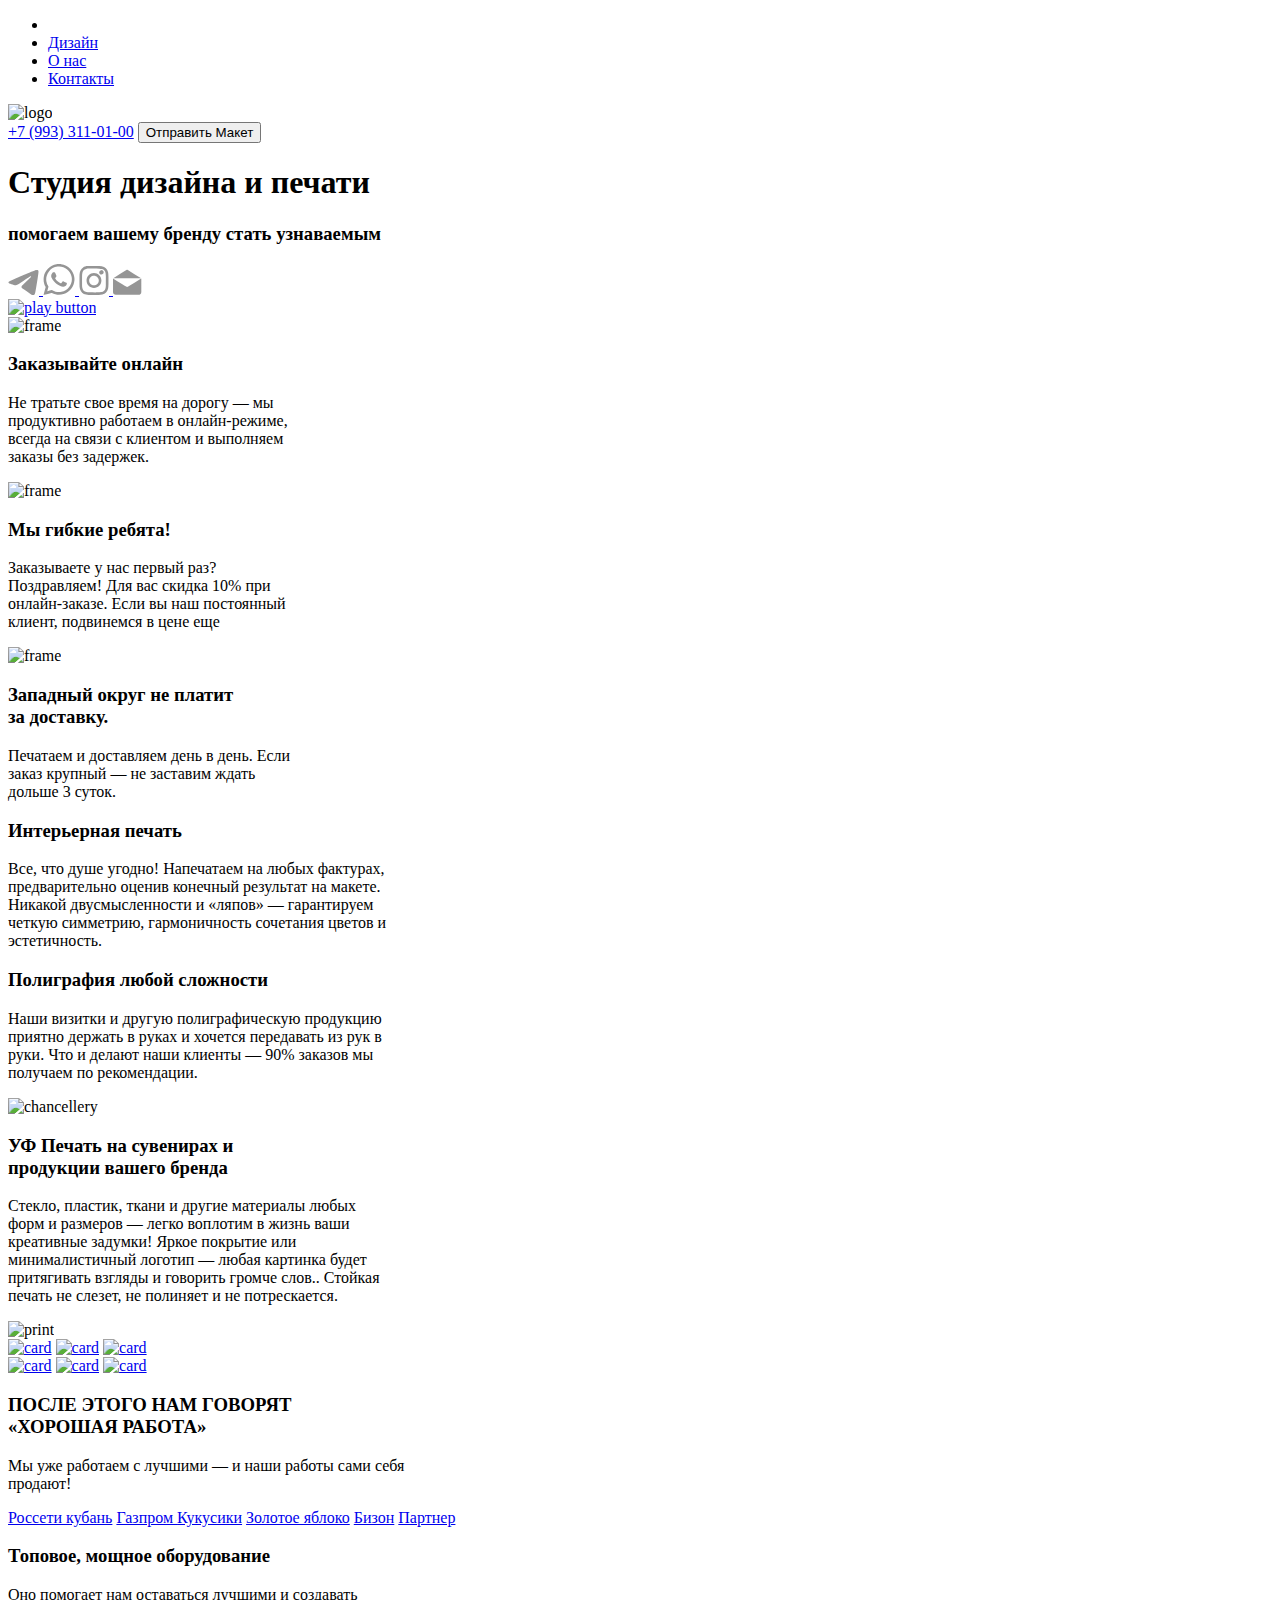
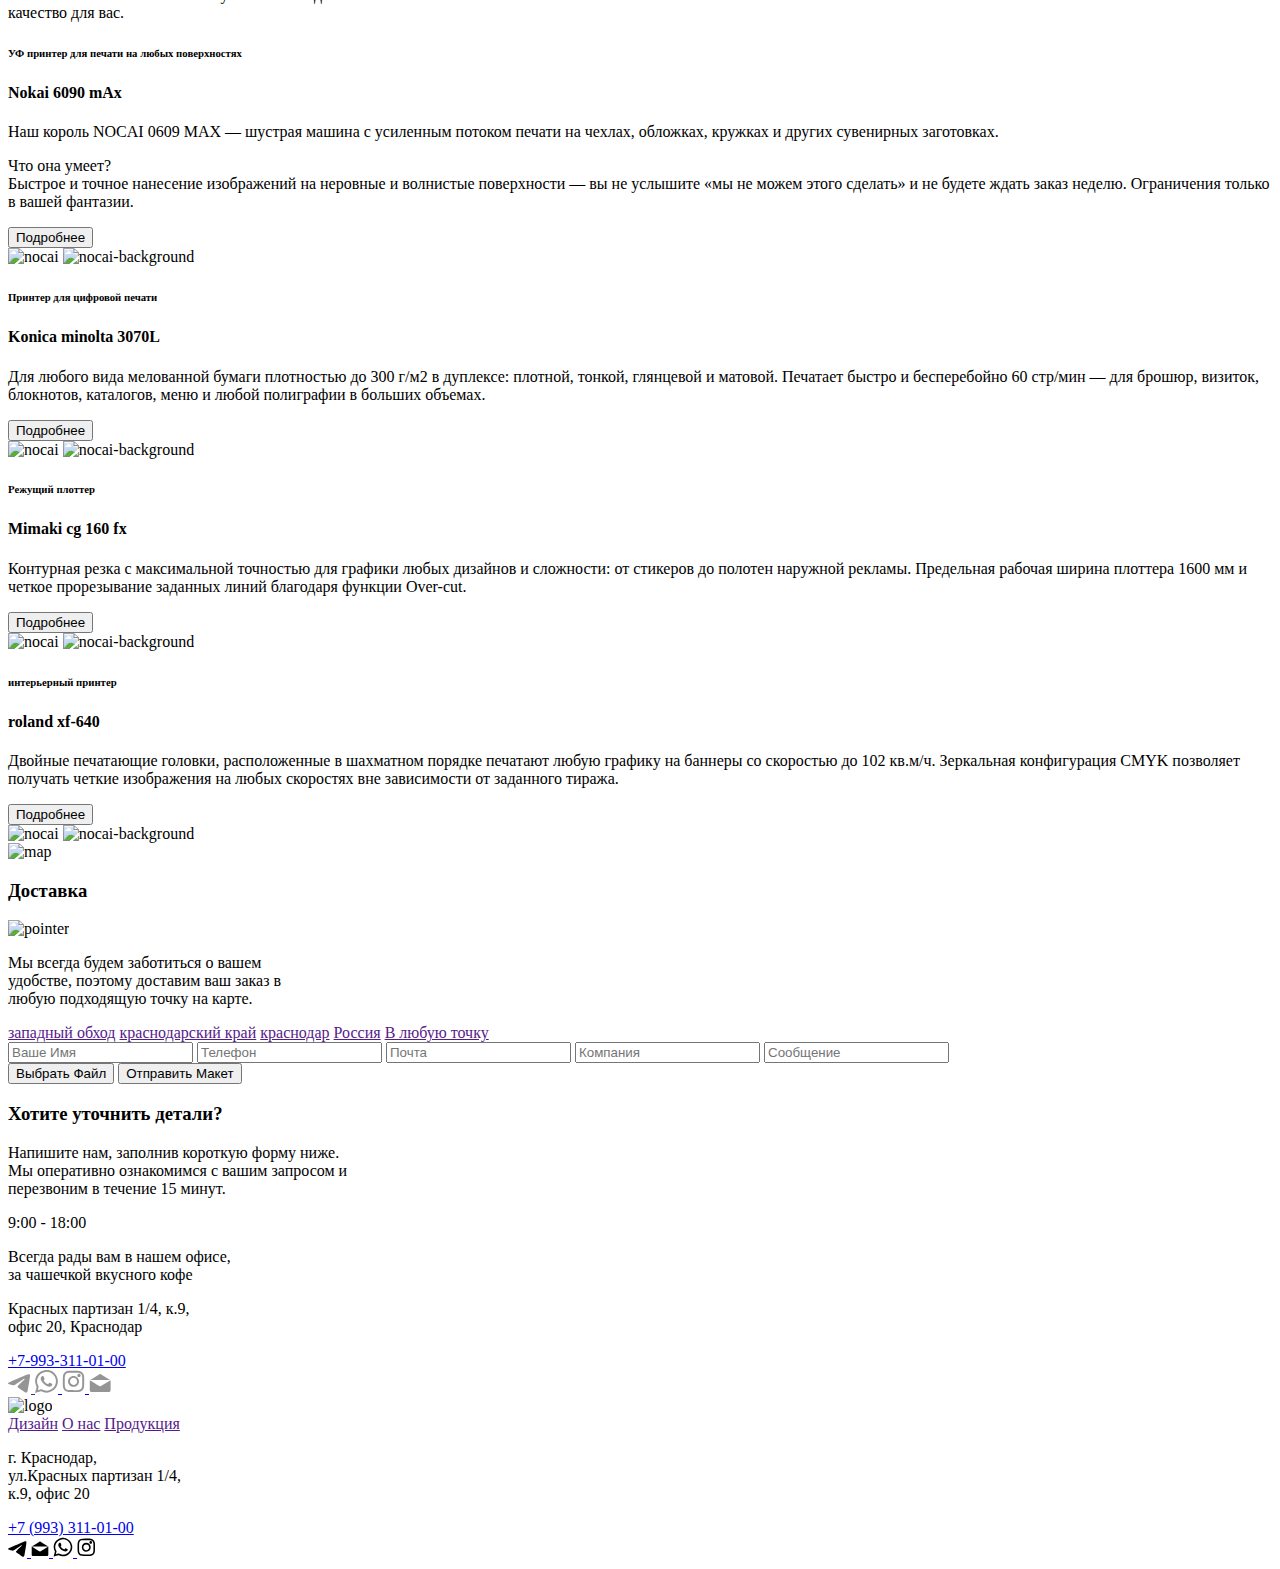
==== index.html @ cb0bb7b3 "Add files via upload" ====
<!DOCTYPE html>
    <html lang="en">
    <head>
        <meta charset="UTF-8">
        <meta name="viewport" content="width=device-width, initial-scale=1.0">
        <title>Запад</title>
        <link rel="stylesheet" href="./reset.css">
        <link rel="stylesheet" href="./base.css">
        <link rel="preconnect" href="https://fonts.googleapis.com">
        <link rel="preconnect" href="https://fonts.gstatic.com" crossorigin>
        <link rel="preconnect" href="https://fonts.googleapis.com">
        <link rel="preconnect" href="https://fonts.gstatic.com" crossorigin>
        <link href="https://fonts.googleapis.com/css2?family=Montserrat:wght@500;600;700&family=Roboto:wght@500;600;700&family=Wix+Madefor+Display:wght@400;500;600&display=swap" rel="stylesheet">
    </head>
<body>
    <header class="header">
        <div class="container">
            <div class="header__row">
                <nav class="header__nav">
                    <ul class="header__nav-list">
                        <li class="header__nav-item"><a class="header__nav-link header__nav-link--more" href="#!"><img src="./img/header/header-nav.svg" alt=""></a></li>
                        <li class="header__nav-item"><a class="header__nav-link animation-line" href="#!">Дизайн</a></li>
                        <li class="header__nav-item"><a class="header__nav-link animation-line" href="#!">О нас</a></li>
                        <li class="header__nav-item"><a class="header__nav-link animation-line" href="#!">Контакты</a></li>
                    </ul>
                </nav>
                <div class="header__logo"><img src="./img/header/logo.svg" alt="logo"></div>
                <div class="header__feedback">
                    <a class="header__number animation-line" href="#!">+7 (993) 311-01-00</a>
                    <button class="header__button button">Отправить Макет</button>
                </div>
            </div>
        </div>
        <div class="header__home home">
            <div class="container">
                <div class="home-text-wrapper">
                    <h1 class="home__title">Студия дизайна и печати</h1>
                    <h3 class="home__subtitle">помогаем вашему бренду стать узнаваемым</h3>
                </div>
                <div class="home__social social">
                    <div class="social__column">
                        <a class="social__link social__link--tg" href="#!">
                            <svg width="31" height="25" viewbox="0 0 31 25" fill="#959595" xmlns="http://www.w3.org/2000/svg">
                                <path fill-rule="evenodd" clip-rule="evenodd" d="M2.54267 10.7636C10.5978 7.23497 15.9725 4.90993 18.653 3.78844C26.3271 0.574422 27.9191 0.0273534 28.9532 0C29.1845 0 29.688 0.0547068 30.0281 0.328241C30.3139 0.560744 30.3819 0.861632 30.4227 1.08046C30.4636 1.29929 30.5044 1.79165 30.4636 2.17459C30.0418 6.56481 28.2457 17.219 27.334 22.1426C26.953 24.2214 26.1775 24.9189 25.4427 24.9873C23.8371 25.1378 22.6261 23.9205 21.0614 22.8948C18.6258 21.2946 17.2515 20.2962 14.8975 18.7371C12.1762 16.9317 13.9315 15.9333 15.4962 14.3195C15.9044 13.8955 22.9663 7.42644 23.1024 6.85202C23.116 6.78364 23.1296 6.51011 22.9799 6.35966C22.8302 6.20922 22.5853 6.26392 22.4084 6.30495C22.1635 6.35966 18.2856 8.94456 10.7611 14.046C9.65896 14.8119 8.66568 15.1811 7.76763 15.1538C6.78795 15.1264 4.88302 14.593 3.46793 14.128C1.73988 13.5673 0.365603 13.2664 0.488063 12.309C0.556097 11.803 1.23643 11.2969 2.54267 10.7772V10.7636Z"/>
                            </svg>       
                        </a>
                        <a class="social__link social__link--wa" href="#!">
                            <svg width="32" height="31" viewbox="0 0 32 31" fill="#959595" xmlns="http://www.w3.org/2000/svg">
                                <path d="M15.179 0C15.831 0 16.4695 0 17.1216 0C17.4884 0.0407537 17.8551 0.0815075 18.2219 0.135846C21.6996 0.665644 24.7018 2.11919 27.1334 4.70026C29.2934 6.98247 30.6926 9.64505 31.2224 12.7423C31.3175 13.2993 31.3718 13.8563 31.4533 14.4132V16.3558C31.4397 16.4373 31.4125 16.5324 31.399 16.6139C31.3039 17.9588 31.0186 19.2629 30.5703 20.5399C27.4187 29.2883 17.1352 33.2958 8.88932 29.0031C8.75347 28.9351 8.53612 28.908 8.38669 28.9487C6.00939 29.56 3.63209 30.1849 1.25479 30.8098C1.01027 30.8777 0.75216 30.9321 0.480469 31C0.521222 30.8642 0.548392 30.7555 0.575561 30.6604C1.25479 28.2016 1.93402 25.7428 2.59966 23.284C2.64042 23.1481 2.61325 22.9579 2.54532 22.8357C0.806499 19.6433 0.235946 16.2743 0.820083 12.7152C1.90685 6.15381 7.15049 1.35846 13.4266 0.244522C14.0107 0.135846 14.5948 0.0815075 15.1926 0H15.179ZM4.20264 27.2778C4.35207 27.2507 4.42 27.2235 4.5015 27.2099C5.9143 26.8431 7.32709 26.4763 8.73989 26.1096C8.94366 26.0552 9.10667 26.0688 9.29686 26.1911C12.136 27.8891 15.179 28.4869 18.4393 27.862C25.4217 26.5307 29.9318 19.9422 28.6549 12.9597C27.4594 6.43909 21.1698 1.82033 14.5813 2.62182C10.9406 3.07011 7.97915 4.72743 5.79204 7.67529C3.67284 10.528 2.8306 13.7476 3.3604 17.2932C3.63209 19.1271 4.31132 20.798 5.33016 22.3466C5.45242 22.5232 5.46601 22.6727 5.41167 22.8764C5.16715 23.7051 4.94979 24.5473 4.71886 25.376C4.54226 25.9873 4.37924 26.6122 4.20264 27.2778Z"/>
                                <path d="M20.1642 22.6591C19.0775 22.6998 18.1809 22.2923 17.2571 21.9798C14.6489 21.0833 12.6519 19.3852 10.9267 17.2932C10.098 16.2879 9.28297 15.2826 8.73959 14.0872C8.16904 12.8238 7.95169 11.5333 8.54941 10.2292C8.80751 9.67222 9.20147 9.16959 9.56825 8.68054C9.77202 8.39527 10.1116 8.25942 10.4648 8.24584C10.8316 8.23225 11.1984 8.1915 11.5516 8.27301C11.7554 8.31376 11.9727 8.51753 12.0814 8.70771C12.2852 9.06091 12.421 9.45486 12.584 9.83523C12.8557 10.4601 13.1002 11.0986 13.3855 11.7235C13.5214 12.0359 13.5214 12.3348 13.3176 12.6065C13.0595 12.9597 12.815 13.3129 12.5297 13.6389C12.095 14.1551 12.0814 14.2095 12.421 14.7664C13.6572 16.7769 15.3417 18.2441 17.5288 19.1271C17.9907 19.3173 18.1537 19.2765 18.4797 18.8961C18.8465 18.4479 19.2269 17.9996 19.5801 17.5241C19.7703 17.266 20.0012 17.1981 20.2865 17.2796C20.3952 17.3067 20.5038 17.3475 20.5989 17.3883C21.5634 17.8094 22.5143 18.2441 23.4789 18.6516C23.7641 18.7739 23.9 18.9777 23.8864 19.2901C23.8592 20.4448 23.4653 21.4093 22.4057 22.0206C21.6857 22.4417 20.9385 22.727 20.1642 22.6727V22.6591Z"/>
                            </svg>      
                        </a>
                        <a class="social__link social__link--inst" href="#!">
                            <svg width="30" height="29" viewbox="0 0 30 29" fill="#959595" xmlns="http://www.w3.org/2000/svg">
                                <path d="M18.6491 28.9623H9.99571C9.85986 28.9487 9.7376 28.9351 9.60176 28.9216C8.73234 28.8265 7.84935 28.7857 6.99352 28.6091C3.86907 27.9571 1.81779 26.1231 0.961964 23.0123C0.540843 21.45 0.500091 19.8471 0.486506 18.2441C0.472922 15.7309 0.486506 13.2042 0.486506 10.6911C0.486506 9.27826 0.540845 7.87905 0.826121 6.49343C1.22007 4.48291 2.18458 2.83918 3.86906 1.63015C5.30903 0.597721 6.95276 0.14943 8.678 0.108677C11.7209 0.0271691 14.7639 0 17.8204 0C19.4506 0 21.0807 0 22.6973 0.258107C26.0663 0.815075 28.3349 2.93427 29.082 6.26249C29.3537 7.43076 29.3945 8.61262 29.4217 9.80806C29.4217 10.1748 29.4488 10.5416 29.476 10.9084V18.149C29.4624 18.4886 29.4352 18.8282 29.4217 19.1543C29.3945 20.3361 29.3537 21.5316 29.0685 22.6862C28.3077 25.7835 26.433 27.7669 23.3222 28.5276C22.1403 28.8129 20.9313 28.8672 19.7358 28.8944C19.3826 28.8944 19.0294 28.9216 18.6627 28.9487L18.6491 28.9623ZM26.7998 14.0329C26.7998 14.0329 26.827 14.0329 26.8406 14.0329C26.8406 12.9733 26.8678 11.9001 26.8406 10.8405C26.7862 9.56354 26.7591 8.27301 26.5689 7.00964C26.2429 4.95837 25.0474 3.58633 23.0097 3.05653C22.1811 2.83918 21.3252 2.68975 20.483 2.66258C18.4861 2.58107 16.4891 2.58107 14.4922 2.56748C13.0522 2.56748 11.6123 2.56748 10.1587 2.60824C9.09913 2.62182 8.05311 2.67616 7.02068 2.94785C5.32261 3.39614 4.15434 4.4014 3.59738 6.08589C3.17625 7.36284 3.06758 8.69413 3.06758 10.0254C3.04041 13.0819 3.04041 16.1385 3.06758 19.195C3.06758 20.1188 3.16267 21.0425 3.35285 21.9527C3.81473 24.2077 5.1596 25.6477 7.46898 26.0552C8.40631 26.2182 9.37082 26.3133 10.3353 26.3269C13.0794 26.3677 15.8235 26.3948 18.5676 26.3677C19.8309 26.3677 21.0943 26.2862 22.3441 26.096C24.5584 25.7699 26.0527 24.3707 26.501 22.2244C26.6776 21.3821 26.7862 20.5127 26.7998 19.6433C26.8406 17.7822 26.8134 15.9211 26.8134 14.0736L26.7998 14.0329Z"/>
                                <path d="M14.966 7.03705C19.0686 7.03705 22.3832 10.3381 22.4104 14.4542C22.4375 18.5432 19.1229 21.885 15.0068 21.8986C10.8906 21.9122 7.54883 18.5975 7.54883 14.4678C7.54883 10.3517 10.8499 7.03705 14.966 7.03705ZM14.9932 9.64529C12.317 9.64529 10.1707 11.7781 10.1571 14.4406C10.1571 17.1168 12.2899 19.2768 14.9524 19.2903C17.6422 19.2903 19.8021 17.1576 19.8021 14.4814C19.8021 11.8052 17.6693 9.65887 14.9932 9.64529Z"/>
                                <path d="M22.3978 4.11621C23.6476 4.11621 24.6393 5.08072 24.6528 6.3305C24.6664 7.59386 23.6747 8.59912 22.425 8.61271C21.1888 8.61271 20.1699 7.62103 20.1699 6.39842C20.1699 5.13505 21.148 4.1298 22.3978 4.1298V4.11621Z"/>
                            </svg>     
                        </a>
                        <a class="social__link social__link--mail" href="#!">
                            <svg width="29" height="26" viewbox="0 0 29 26" fill="#959595" xmlns="http://www.w3.org/2000/svg">
                                <path d="M0.0140517 9.4011C3.19284 11.3845 6.26294 13.2999 9.31947 15.2017C10.5828 15.9896 11.8598 16.7639 13.1096 17.579C13.8296 18.0545 14.468 18.0409 15.2016 17.579C19.3721 14.9572 23.5697 12.349 27.7538 9.74072C27.9032 9.64563 28.0662 9.56412 28.2836 9.42827C28.2836 9.69996 28.3107 9.90373 28.3107 10.1075C28.3107 14.3866 28.3107 18.6658 28.3107 22.9313C28.3107 24.7381 27.2919 25.7433 25.4715 25.7433C17.9321 25.7433 10.3927 25.7298 2.8668 25.7433C1.16873 25.7433 -0.0267153 24.5887 0.000453811 22.877C0.0547921 18.6386 0.0140517 14.3866 0.0140517 10.1347C0.0140517 9.90373 0.0140517 9.68638 0.0140517 9.36035V9.4011Z"/>
                                <path d="M28.0541 9.26525H0.300781C0.477381 9.14298 0.599659 9.04789 0.72192 8.97997C5.08257 6.24947 9.4568 3.53256 13.8174 0.802056C14.0348 0.66621 14.2114 0.598287 14.4695 0.761302C18.8709 3.51897 23.2723 6.26306 27.6873 9.00714C27.7824 9.06148 27.8775 9.14298 28.0677 9.26525H28.0541Z"/>
                            </svg>       
                        </a>
                    </div>
                </div>
                <div class="home__play play">
                    <div class="play-wrapper">
                        <a class="play__btn" href="#!">
                            <img src="./img/header/play-full.svg" alt="play button">
                        </a>
                    </div>
                </div>
            </div>
        </div>
    </header>
    <main class="main">
        <section class="advantages">
            <div class="container">
                <div class="advantages__row">
                    <div class="advantages__card">
                        <img class="advantages__frame--first" src="./img/advantages/frame.svg" alt="frame">
                        <h3 class="advantages__title">Заказывайте онлайн</h3>
                        <p class="advantages__subtitle">Не тратьте свое время на дорогу — мы <br> продуктивно работаем в онлайн-режиме, <br> всегда на связи с клиентом и выполняем <br> заказы без задержек.</p>
                    </div>
                    <div class="advantages__card">
                        <img class="advantages__frame--second" src="./img/advantages/frame.svg" alt="frame">
                        <h3 class="advantages__title">Мы гибкие ребята!</h3>
                        <p class="advantages__subtitle">Заказываете у нас первый раз? <br> Поздравляем! Для вас скидка 10% при <br> онлайн-заказе. Если вы наш постоянный <br> клиент, подвинемся в цене еще</p>
                    </div>
                    <div class="advantages__card">
                        <img class="advantages__frame--third" src="./img/advantages/frame.svg" alt="frame">
                        <h3 class="advantages__title advantages__title--pay">Западный округ не платит <br> за доставку.</h3>
                        <p class="advantages__subtitle">Печатаем и доставляем день в день. Если <br> заказ крупный — не заставим ждать <br> дольше 3 суток.
                    </div>
                    </p>
                </div>
            </div>
        </section>
        <section class="print">
            <div class="container">
                <div class="print__wrapper">
                    <h3 class="print__title title">Интерьерная печать</h3>
                    <p class="print__subtitle subtitle">Все, что душе угодно! Напечатаем на любых фактурах, <br> предварительно оценив конечный результат на макете. <br> Никакой двусмысленности и «ляпов» — гарантируем <br> четкую симметрию, гармоничность сочетания цветов и <br> эстетичность.</p>
                </div>
            </div>
        </section>
        <section class="complexity">
            <div class="container">
                <div class="complexity__text">
                    <h3 class="complexity__title title">Полиграфия любой сложности</h3>
                    <p class="complexity__subtitle subtitle">Наши визитки и другую полиграфическую продукцию <br> приятно держать в руках и хочется передавать из рук в <br> руки. Что и делают наши клиенты — 90% заказов мы <br> получаем по рекомендации.</p>
                </div>
                <div class="complexity__chancellery">
                    <img src="./img/complexity/chancellery.svg" alt="chancellery">
                </div>
            </div>
        </section>
        <section class="advertisement">
            <div class="container">
                <div class="advertisement__text">
                    <h3 class="advertisement__title title">УФ Печать на сувенирах и <br> продукции вашего бренда</h3>
                    <p class="advertisement__subtitle subtitle">Стекло, пластик, ткани и другие материалы любых <br> форм и размеров — легко воплотим в жизнь ваши <br> креативные задумки! Яркое покрытие или <br> минималистичный логотип — любая картинка будет <br> притягивать взгляды и говорить громче слов.. Стойкая <br> печать не слезет, не полиняет и не потрескается.</p>
                </div>
                <div class="advertisement__background">
                    <img class="advertisement__background--img"src="./img/print/print.svg" alt="print">
                </div>
            </div>
        </section>
        <section class="grid">
            <div class="container">
                <div class="grid__cards">
                    <div class="grid__cards-group">
                        <a href="#!"><img class="grid__card--01" src="./img/grid/01.svg" alt="card"></a>
                        <a href="#!"><img class="grid__card--02" src="./img/grid/02.svg" alt="card"></a>
                        <a href="#!"><img class="grid__card--03" src="./img/grid/03.svg" alt="card"></a>
                    </div>
                    <div class="grid__cards-group">
                        <a href="#!"><img class="grid__card--04" src="./img/grid/04.svg" alt="card"></a>
                        <a href="#!"><img class="grid__card--05" src="./img/grid/05.svg" alt="card"></a>
                        <a href="#!"><img class="grid__card--06" src="./img/grid/06.svg" alt="card"></a>
                    </div>
                </div>
            </div>
        </section>
        <section class="jobs">
            <div class="container">
                <div class="jobs__text">
                    <h3 class="jobs__title title">ПОСЛЕ ЭТОГО НАМ ГОВОРЯТ <br> «ХОРОШАЯ РАБОТА»</h3>
                    <p class="jobs__subtitle subtitle">Мы уже работаем с лучшими — и наши работы сами себя <br> продают!</p>
                </div>
                <div class="jobs__row">
                    <span class="jobs__link jobs__link--roskuban"><a href="#!">Россети кубань</a></span>
                    <span class="jobs__link jobs__link--gazprom"><a href="#!">Газпром </a></span>
                    <span class="jobs__link jobs__link--kukusiki"><a href="#!">Кукусики</a></span>
                    <span class="jobs__link jobs__link--goldapple"><a href="#!">Золотое яблоко</a></span>
                    <span class="jobs__link jobs__link--bison"><a href="#!">Бизон</a></span>
                    <span class="jobs__link jobs__link--partner"><a href="#!">Партнер</a></span>
                </div>
            </div>
        </section>
        <section class="equipment">
            <div class="container">
                <div class="equipment__text">
                    <h3 class="equipment__title title">Топовое, мощное оборудование</h3>
                    <p class="equipment__subtitle subtitle">Оно помогает нам оставаться лучшими и создавать <br> качество для вас.</p>
                </div>
                <!-- NOCAI -->
                <div class="equipment__content equipment__content--nocai">
                    <div class="equipment__description">
                        <h6 class="equipment__title--little">УФ принтер для печати на любых поверхностях</h6>
                        <h4 class="equipment__title-wide">Nokai 6090 mAx</h4>
                        <p class="equipment__subtitle--top">Наш король NOCAI 0609 MAX — шустрая машина с усиленным потоком печати на чехлах, обложках, кружках и других сувенирных заготовках. </p>
                        <p class="equipment__subtitle--bottom">Что она умеет? <br>Быстрое и точное нанесение изображений на неровные и волнистые поверхности — вы не услышите «мы не можем этого сделать» и не будете ждать заказ неделю. Ограничения только в вашей фантазии.  </p>
                        <button class="equipment__button button">Подробнее</button>
                    </div>
                    <div class="equipment__card equipment__card--nocai">
                        <img class="equipment__card-image--nocai" src="./img/equipment/nocai.svg" alt="nocai">
                        <img class="equipment__card-background--nocai" src="./img/equipment/nocai-background.svg" alt="nocai-background">
                    </div>
                </div>
                <!-- KONICA -->
                <div class="equipment__content equipment__content--konica">
                    <div class="equipment__description">
                        <h6 class="equipment__title--little">Принтер для цифровой печати</h6>
                        <h4 class="equipment__title-wide">Konica minolta 3070L</h4>
                        <p class="equipment__subtitle equipment__subtitle--konica">Для любого вида мелованной бумаги плотностью до 300 г/м2 в дуплексе: плотной, тонкой, глянцевой и матовой. Печатает быстро и бесперебойно 60 стр/мин — для брошюр, визиток, блокнотов, каталогов, меню и любой полиграфии в больших объемах. </p>
                        <button class="equipment__button button">Подробнее</button>
                    </div>
                    <div class="equipment__card equipment__card--konica">
                        <img class="equipment__card-image--konica" src="./img/equipment/konica.png" alt="nocai">
                        <img class="equipment__card-background--konica" src="./img/equipment/konica-background.svg" alt="nocai-background">
                    </div>
                </div>
                <!-- MIMAKI -->
                <div class="equipment__content equipment__content--mimaki">
                    <div class="equipment__description">
                        <h6 class="equipment__title--little">Режущий плоттер</h6>
                        <h4 class="equipment__title-wide">Mimaki cg 160 fx</h4>
                        <p class="equipment__subtitle equipment__subtitle--mimaki">Контурная резка с максимальной точностью для графики любых дизайнов и сложности: от стикеров до полотен наружной рекламы. Предельная рабочая ширина плоттера 1600 мм и четкое прорезывание заданных линий благодаря функции Over-cut. </p>
                        <button class="equipment__button button">Подробнее</button>
                    </div>
                    <div class="equipment__card equipment__card--mimaki">
                        <img class="equipment__card-image--mimaki" src="./img/equipment/mimaki.png" alt="nocai">
                        <img class="equipment__card-background--mimaki" src="./img/equipment/mimaki-background.svg" alt="nocai-background">
                    </div>
                </div>
                <!-- ROLAND -->
                <div class="equipment__content equipment__content--roland">
                    <div class="equipment__description">
                        <h6 class="equipment__title--little">интерьерный принтер</h6>
                        <h4 class="equipment__title-wide">roland xf-640</h4>
                        <p class="equipment__subtitle equipment__subtitle--roland">Двойные печатающие головки, расположенные в шахматном порядке печатают любую графику на баннеры со скоростью до 102 кв.м/ч.  Зеркальная конфигурация CMYK позволяет получать четкие изображения на любых скоростях вне зависимости от заданного тиража. </p>
                        <button class="equipment__button button">Подробнее</button>
                    </div>
                    <div class="equipment__card equipment__card--roland">
                        <img class="equipment__card-image--roland" src="./img/equipment/roland.png" alt="nocai">
                        <img class="equipment__card-background--roland" src="./img/equipment/roland-background.svg" alt="nocai-background">
                    </div>
                </div>
            </div>
        </section>
        <section class="map">
            <div class="container">
                <div class="map__content">
                    <div class="map__way">
                        <img src="./img/map/map.svg" alt="map">
                    </div>
                    <div class="map__delivery">
                        <h3 class="map__title title">Доставка</h3>
                        <img class="map__pointer" src="./img/map/pointer.svg" alt="pointer">
                        <p class="map__subtitle subtitle">Мы всегда будем заботиться о вашем <br> удобстве, поэтому доставим ваш заказ в <br> любую подходящую точку на карте.</p>
                    </div>
                    <div class="map__regions">
                        <a class="map__region" href="">западный обход</a>
                        <a class="map__region" href="">краснодарский край</a>
                        <a class="map__region" href="">краснодар</a>
                        <a class="map__region" href="">Россия</a>
                        <a class="map__region" href="">В любую точку</a>
                    </div>
                </div>
            </div>
        </section>
        <section class="feedback">
            <div class="container">
                <div class="feedback__wrapper">
                    <div class="feedback__form">
                        <div class="feedback__input-wrapper">
                            <input type="text" class="feedback__input feedback__input--name" placeholder="Ваше Имя">
                            <input type="text" class="feedback__input feedback__input--number" placeholder="Телефон">
                            <input type="text" class="feedback__input feedback__input--mail" placeholder="Почта">
                            <input type="text" class="feedback__input feedback__input--company" placeholder="Компания">
                            <input type="text" class="feedback__input feedback__input--message" placeholder="Сообщение">
                        </div>
                        <div class="feedback__button-wrapper">
                            <button class="button feedback__button--file">Выбрать Файл</button>
                            <button class="button feedback__button--layout">Отправить Макет</button>
                        </div>
                    </div>
                    <div class="feedback__details">
                        <div class="feedback__details-text">
                            <h3 class="feedback__details-title title">Хотите уточнить детали?</h3>
                            <p class="feedback__details-subtitle subtitle">Напишите нам, заполнив короткую форму ниже. <br> Мы оперативно ознакомимся с вашим запросом и <br> перезвоним в течение 15 минут.</p>
                        </div>
                        <div class="feedback__details-connection">
                            <span class="feedback__details-connection--time">9:00 - 18:00</span>
                            <p class="feedback__details-connection--coffee">Всегда рады вам в нашем офисе, <br> за чашечкой вкусного кофе</p>
                            <p class="feedback__details-connection--address">Красных партизан 1/4, к.9, <br> офис 20, Краснодар</p>
                            <a class="feedback__details-connection--number" href="+79933110100">+7-993-311-01-00</a>
                            <div class="details-connection__social">
                                <a class="details-conection__social-link" href="">
                                    <svg width="23" height="19" viewBox="0 0 23 19" fill="#959595" xmlns="http://www.w3.org/2000/svg">
                                        <path fill-rule="evenodd" clip-rule="evenodd" d="M1.51558 8.12977C7.43558 5.54977 11.3856 3.84977 13.3556 3.02977C18.9956 0.679766 20.1656 0.279766 20.9256 0.259766C21.0956 0.259766 21.4656 0.299766 21.7156 0.499766C21.9256 0.669766 21.9756 0.889766 22.0056 1.04977C22.0356 1.20977 22.0656 1.56977 22.0356 1.84977C21.7256 5.05977 20.4056 12.8498 19.7356 16.4498C19.4556 17.9698 18.8856 18.4798 18.3456 18.5298C17.1656 18.6398 16.2756 17.7498 15.1256 16.9998C13.3356 15.8298 12.3256 15.0998 10.5956 13.9598C8.59558 12.6398 9.88558 11.9098 11.0356 10.7298C11.3356 10.4198 16.5256 5.68977 16.6256 5.26977C16.6356 5.21977 16.6456 5.01977 16.5356 4.90977C16.4256 4.79977 16.2456 4.83977 16.1156 4.86977C15.9356 4.90977 13.0856 6.79977 7.55558 10.5298C6.74558 11.0898 6.01558 11.3598 5.35558 11.3398C4.63558 11.3198 3.23558 10.9298 2.19558 10.5898C0.925584 10.1798 -0.0844184 9.95977 0.00558162 9.25977C0.0555816 8.88977 0.555584 8.51977 1.51558 8.13977V8.12977Z"/>
                                    </svg>                                        
                                </a>
                                <a class="details-conection__social-link" href="#!">
                                    <svg width="23" height="23" viewBox="0 0 23 23" fill="#959595" xmlns="http://www.w3.org/2000/svg">
                                        <path d="M10.8669 0C11.3469 0 11.8169 0 12.2969 0C12.5669 0.03 12.8369 0.06 13.1069 0.1C15.6669 0.49 17.8769 1.56 19.6669 3.46C21.2569 5.14 22.2869 7.1 22.6769 9.38C22.7469 9.79 22.7869 10.2 22.8469 10.61V12.04C22.8369 12.1 22.8169 12.17 22.8069 12.23C22.7369 13.22 22.5269 14.18 22.1969 15.12C19.8769 21.56 12.3069 24.51 6.23688 21.35C6.13688 21.3 5.97688 21.28 5.86688 21.31C4.11688 21.76 2.36687 22.22 0.616875 22.68C0.436875 22.73 0.246875 22.77 0.046875 22.82C0.076875 22.72 0.096875 22.64 0.116875 22.57C0.616875 20.76 1.11687 18.95 1.60687 17.14C1.63687 17.04 1.61687 16.9 1.56687 16.81C0.286875 14.46 -0.133125 11.98 0.296875 9.36C1.09687 4.53 4.95687 1 9.57687 0.18C10.0069 0.1 10.4369 0.06 10.8769 0H10.8669ZM2.78688 20.08C2.89687 20.06 2.94688 20.04 3.00688 20.03C4.04688 19.76 5.08687 19.49 6.12687 19.22C6.27688 19.18 6.39687 19.19 6.53687 19.28C8.62687 20.53 10.8669 20.97 13.2669 20.51C18.4069 19.53 21.7269 14.68 20.7869 9.54C19.9069 4.74 15.2769 1.34 10.4269 1.93C7.74687 2.26 5.56687 3.48 3.95688 5.65C2.39688 7.75 1.77687 10.12 2.16687 12.73C2.36687 14.08 2.86687 15.31 3.61687 16.45C3.70687 16.58 3.71688 16.69 3.67688 16.84C3.49688 17.45 3.33687 18.07 3.16687 18.68C3.03687 19.13 2.91687 19.59 2.78688 20.08Z"/>
                                        <path d="M14.5367 16.6791C13.7367 16.7091 13.0767 16.4091 12.3967 16.1791C10.4767 15.5191 9.00671 14.2691 7.73671 12.7291C7.12671 11.9891 6.52671 11.2491 6.12671 10.3691C5.70671 9.43911 5.54671 8.48911 5.98671 7.52911C6.17671 7.11911 6.46671 6.74911 6.73671 6.38911C6.88671 6.17911 7.13671 6.07911 7.39671 6.06911C7.66671 6.05911 7.93671 6.02911 8.19671 6.08911C8.34671 6.11911 8.50671 6.26911 8.58671 6.40911C8.73671 6.66911 8.83671 6.95911 8.95671 7.23911C9.15671 7.69911 9.33671 8.16911 9.54671 8.62911C9.64671 8.85911 9.64671 9.07911 9.49671 9.27911C9.30671 9.53911 9.12671 9.79911 8.91671 10.0391C8.59671 10.4191 8.58671 10.4591 8.83671 10.8691C9.74671 12.3491 10.9867 13.4291 12.5967 14.0791C12.9367 14.2191 13.0567 14.1891 13.2967 13.9091C13.5667 13.5791 13.8467 13.2491 14.1067 12.8991C14.2467 12.7091 14.4167 12.6591 14.6267 12.7191C14.7067 12.7391 14.7867 12.7691 14.8567 12.7991C15.5667 13.1091 16.2667 13.4291 16.9767 13.7291C17.1867 13.8191 17.2867 13.9691 17.2767 14.1991C17.2567 15.0491 16.9667 15.7591 16.1867 16.2091C15.6567 16.5191 15.1067 16.7291 14.5367 16.6891V16.6791Z"/>
                                    </svg>      
                                </a>
                                <a class="details-conection__social-link" href="#!">
                                    <svg width="23" height="23" viewBox="0 0 23 23" fill="#959595" xmlns="http://www.w3.org/2000/svg">
                                        <path d="M14.2221 22.0602H7.8521C7.7521 22.0502 7.6621 22.0402 7.5621 22.0302C6.9221 21.9602 6.2721 21.9302 5.6421 21.8002C3.3421 21.3202 1.8321 19.9702 1.2021 17.6802C0.892099 16.5302 0.862101 15.3502 0.852101 14.1702C0.842101 12.3202 0.852101 10.4602 0.852101 8.61023C0.852101 7.57023 0.892101 6.54023 1.1021 5.52023C1.3921 4.04023 2.1021 2.83023 3.3421 1.94023C4.4021 1.18023 5.6121 0.850234 6.8821 0.820234C9.1221 0.760234 11.3621 0.740234 13.6121 0.740234C14.8121 0.740234 16.0121 0.740234 17.2021 0.930234C19.6821 1.34023 21.3521 2.90023 21.9021 5.35023C22.1021 6.21023 22.1321 7.08023 22.1521 7.96023C22.1521 8.23023 22.1721 8.50024 22.1921 8.77024V14.1002C22.1821 14.3502 22.1621 14.6002 22.1521 14.8402C22.1321 15.7102 22.1021 16.5902 21.8921 17.4402C21.3321 19.7202 19.9521 21.1802 17.6621 21.7402C16.7921 21.9502 15.9021 21.9902 15.0221 22.0102C14.7621 22.0102 14.5021 22.0302 14.2321 22.0502L14.2221 22.0602ZM20.2221 11.0702C20.2221 11.0702 20.2421 11.0702 20.2521 11.0702C20.2521 10.2902 20.2721 9.50023 20.2521 8.72023C20.2121 7.78023 20.1921 6.83023 20.0521 5.90023C19.8121 4.39023 18.9321 3.38023 17.4321 2.99023C16.8221 2.83023 16.1921 2.72023 15.5721 2.70023C14.1021 2.64023 12.6321 2.64023 11.1621 2.63023C10.1021 2.63023 9.0421 2.63023 7.9721 2.66023C7.1921 2.67023 6.4221 2.71023 5.6621 2.91023C4.4121 3.24023 3.5521 3.98023 3.1421 5.22023C2.8321 6.16023 2.7521 7.14023 2.7521 8.12023C2.7321 10.3702 2.7321 12.6202 2.7521 14.8702C2.7521 15.5502 2.8221 16.2302 2.9621 16.9002C3.3021 18.5602 4.2921 19.6202 5.9921 19.9202C6.6821 20.0402 7.3921 20.1102 8.1021 20.1202C10.1221 20.1502 12.1421 20.1702 14.1621 20.1502C15.0921 20.1502 16.0221 20.0902 16.9421 19.9502C18.5721 19.7102 19.6721 18.6802 20.0021 17.1002C20.1321 16.4802 20.2121 15.8402 20.2221 15.2002C20.2521 13.8302 20.2321 12.4602 20.2321 11.1002L20.2221 11.0702Z"/>
                                        <path d="M11.5108 5.91992C14.5308 5.91992 16.9708 8.34992 16.9908 11.3799C17.0108 14.3899 14.5708 16.8499 11.5408 16.8599C8.51079 16.8699 6.05078 14.4299 6.05078 11.3899C6.05078 8.35992 8.48079 5.91992 11.5108 5.91992ZM11.5308 7.83992C9.56078 7.83992 7.98079 9.40992 7.97079 11.3699C7.97079 13.3399 9.54079 14.9299 11.5008 14.9399C13.4808 14.9399 15.0708 13.3699 15.0708 11.3999C15.0708 9.42992 13.5008 7.84992 11.5308 7.83992Z"/>
                                        <path d="M16.9818 3.76953C17.9018 3.76953 18.6318 4.47953 18.6418 5.39953C18.6518 6.32953 17.9218 7.06953 17.0018 7.07953C16.0918 7.07953 15.3418 6.34953 15.3418 5.44953C15.3418 4.51953 16.0618 3.77953 16.9818 3.77953V3.76953Z"/>
                                    </svg>  
                                </a>
                                <!-- <a class="details-conection__social-link" href="#!">
                                    <svg width="26" height="18" viewBox="0 0 26 18" fill="#959595" xmlns="http://www.w3.org/2000/svg">
                                        <path d="M16.2562 0.59571C16.4462 0.526861 16.6462 0.398998 16.8362 0.408834C18.9262 0.526861 20.7762 1.2842 22.4662 2.46447C22.5562 2.53332 22.6362 2.64151 22.6862 2.73987C24.5562 6.30035 25.6462 10.0674 25.7662 14.0803C25.7662 14.3557 25.6762 14.5426 25.4862 14.7393C23.7962 16.4507 21.7162 17.2769 19.3262 17.4244C19.0562 17.4441 18.8662 17.3752 18.7062 17.1588C18.3462 16.6966 17.9662 16.2441 17.5462 15.7425C18.9962 15.2704 20.2962 14.6508 21.2662 13.4902C15.7162 16.6375 10.1562 16.372 4.56621 13.5098C4.91621 14.2475 6.04621 14.9852 8.16621 15.8605C7.72621 16.4015 7.29621 16.9326 6.84621 17.4539C6.79621 17.5129 6.67621 17.5424 6.59621 17.5424C4.39621 17.4539 2.42621 16.8047 0.826211 15.2606C0.366211 14.818 0.156206 14.3459 0.196206 13.677C0.396206 9.83132 1.43621 6.22166 3.22621 2.79888C3.31621 2.62184 3.47621 2.45463 3.64621 2.33661C5.26621 1.23502 7.04621 0.536697 9.02621 0.369492C9.23621 0.349821 9.44621 0.408834 9.66621 0.50719C7.74621 1.07765 5.91621 1.76614 4.34621 3.0251C7.06621 1.83499 9.90621 1.21535 12.8762 1.23502C15.8562 1.25469 18.6862 1.93335 21.3862 3.15296C19.8662 1.97269 18.1162 1.25469 16.2862 0.703901C16.2862 0.664559 16.2662 0.625217 16.2562 0.585874V0.59571ZM11.1462 10.1657C11.1462 8.91661 10.1862 7.89371 8.97621 7.87404C7.72621 7.85437 6.68621 8.87727 6.67621 10.1362C6.66621 11.3755 7.67621 12.4181 8.89621 12.4279C10.1362 12.4279 11.1362 11.4345 11.1362 10.1756L11.1462 10.1657ZM14.6962 10.1657C14.6962 11.4247 15.6962 12.4279 16.9462 12.4181C18.1762 12.4181 19.1762 11.3755 19.1662 10.1264C19.1662 8.89694 18.1462 7.8642 16.9562 7.8642C15.6962 7.8642 14.6962 8.87727 14.7062 10.1559L14.6962 10.1657Z"/>
                                    </svg>       
                                </a> -->
                                <a class="details-conection__social-link" href="#1">
                                    <svg width="22" height="20" viewBox="0 0 22 20" fill="#959595" xmlns="http://www.w3.org/2000/svg">
                                        <path d="M0.777922 7.1921C3.11792 8.6281 5.37791 10.0149 7.62791 11.3919C8.55791 11.9624 9.49792 12.523 10.4179 13.1131C10.9479 13.4574 11.4179 13.4475 11.9579 13.1131C15.0279 11.2149 18.1179 9.32643 21.1979 7.43799C21.3079 7.36914 21.4279 7.31013 21.5879 7.21177C21.5879 7.40849 21.6079 7.55602 21.6079 7.70355C21.6079 10.8018 21.6079 13.9 21.6079 16.9883C21.6079 18.2965 20.8579 19.0243 19.5179 19.0243C13.9679 19.0243 8.41791 19.0145 2.87791 19.0243C1.62791 19.0243 0.747912 18.1883 0.767912 16.949C0.807912 13.8803 0.777922 10.8018 0.777922 7.72323C0.777922 7.55602 0.777922 7.39865 0.777922 7.1626V7.1921Z"/>
                                        <path d="M21.4183 7.09423H0.988281C1.11828 7.00571 1.20829 6.93686 1.29829 6.88768C4.50829 4.91073 7.72829 2.94361 10.9383 0.966661C11.0983 0.868305 11.2283 0.819127 11.4183 0.937154C14.6583 2.93378 17.8983 4.92056 21.1483 6.90735C21.2183 6.94669 21.2883 7.00571 21.4283 7.09423H21.4183Z"/>
                                    </svg>       
                                </a>
                            </div>
                        </div>
                    </div>
                </div>
            </div>
        </section>
    </main>
    <footer class="footer">
        <div class="container footer__container">
            <div class="footer__wrapper">
                <div class="footer__logo">
                    <img src="./img/footer/footer-logo.svg" alt="logo">
                </div>
                <div class="footer__info">
                  <a class="footer__info-link footer__info-link--design" href="">Дизайн</a>
                  <a class="footer__info-link footer__info-link--we" href="">О нас</a>
                  <a class="footer__info-link footer__info-link--products" href="">Продукция</a>
                </div>
                <div class="footer__address">
                    <p class="footer__address-text">г. Краснодар, <br> ул.Красных партизан 1/4, <br> к.9, офис 20</p>
                </div>
                <div class="footer__contacts">
                    <a class="footer__contacts-number animation-line" href="89933110100">+7 (993) 311-01-00</a>
                    <div class="footer__contacs-link-wrapper">
                        <a class="footer__contacs-link" href="#!">
                            <svg width="19" height="16" viewBox="0 0 19 16" fill="black" xmlns="http://www.w3.org/2000/svg">
                                <path fill-rule="evenodd" clip-rule="evenodd" d="M1.26572 6.97257C6.20974 4.80683 9.50854 3.37979 11.1538 2.69145C15.8639 0.718774 16.8411 0.383 17.4758 0.366211C17.6177 0.366211 17.9267 0.399788 18.1355 0.567676C18.3109 0.71038 18.3527 0.895056 18.3777 1.02937C18.4028 1.16368 18.4278 1.46587 18.4028 1.70091C18.1439 4.3955 17.0415 10.9347 16.4819 13.9567C16.2481 15.2326 15.7721 15.6607 15.3211 15.7027C14.3356 15.795 13.5924 15.0479 12.632 14.4184C11.1371 13.4362 10.2936 12.8234 8.84878 11.8665C7.1785 10.7584 8.25583 10.1456 9.21624 9.15511C9.46678 8.89488 13.8012 4.92435 13.8847 4.57179C13.893 4.52981 13.9014 4.36193 13.8095 4.26959C13.7176 4.17725 13.5673 4.21083 13.4587 4.23601C13.3084 4.26959 10.9283 5.85612 6.30996 8.98722C5.6335 9.4573 5.02385 9.68395 4.47265 9.66716C3.87135 9.65038 2.70216 9.323 1.83362 9.03759C0.772991 8.69342 -0.070501 8.50874 0.00466142 7.92114C0.0464183 7.61055 0.463989 7.29995 1.26572 6.98097V6.97257Z"/>
                            </svg>    
                        </a>
                        <a class="footer__contacs-link" href="#!">
                            <svg width="18" height="16" viewBox="0 0 18 16" fill="black" xmlns="http://www.w3.org/2000/svg">
                                <path d="M0.695759 5.49954C2.56417 6.6653 4.3687 7.79114 6.16525 8.90899C6.90782 9.3721 7.65839 9.82723 8.39298 10.3063C8.81616 10.5858 9.19144 10.5778 9.62261 10.3063C12.0739 8.76527 14.5412 7.23221 17.0004 5.69916C17.0883 5.64326 17.1841 5.59536 17.3118 5.51551C17.3118 5.6752 17.3278 5.79497 17.3278 5.91474C17.3278 8.42991 17.3278 10.9451 17.3278 13.4523C17.3278 14.5142 16.729 15.1051 15.659 15.1051C11.2275 15.1051 6.79604 15.0971 2.37253 15.1051C1.37445 15.1051 0.671797 14.4264 0.687767 13.4203C0.719705 10.9291 0.695759 8.42991 0.695759 5.93071C0.695759 5.79497 0.695759 5.66722 0.695759 5.47559V5.49954Z"/>
                                <path d="M17.1769 5.42062H0.864258C0.968058 5.34876 1.03993 5.29286 1.11179 5.25294C3.67487 3.64802 6.24593 2.05109 8.80901 0.446172C8.93676 0.366325 9.04056 0.326402 9.19227 0.422218C11.7793 2.04311 14.3663 3.65601 16.9613 5.26891C17.0172 5.30085 17.0731 5.34876 17.1849 5.42062H17.1769Z"/>
                            </svg>   
                        </a>
                        <a class="footer__contacs-link footer__contacs-link--wa" href="#!">
                            <svg width="20" height="20" viewBox="0 0 20 20" fill="black" xmlns="http://www.w3.org/2000/svg">
                                <path d="M9.45849 0.832031C9.85123 0.832031 10.2358 0.832031 10.6285 0.832031C10.8495 0.856578 11.0704 0.881124 11.2913 0.913852C13.3859 1.23295 15.1941 2.10844 16.6587 3.66304C17.9597 5.03763 18.8024 6.64132 19.1215 8.50684C19.1788 8.8423 19.2115 9.17777 19.2606 9.51323V10.6833C19.2525 10.7324 19.2361 10.7896 19.2279 10.8387C19.1706 11.6488 18.9988 12.4342 18.7288 13.2034C16.8306 18.4726 10.6367 20.8863 5.67019 18.3008C5.58836 18.2599 5.45745 18.2435 5.36745 18.2681C3.93558 18.6363 2.50371 19.0126 1.07185 19.389C0.92457 19.4299 0.769111 19.4627 0.605469 19.5036C0.630015 19.4218 0.646379 19.3563 0.662743 19.299C1.07185 17.8181 1.48095 16.3371 1.88188 14.8561C1.90642 14.7743 1.89006 14.6598 1.84915 14.5861C0.801839 12.6633 0.458191 10.6342 0.810021 8.49047C1.46459 4.53852 4.62288 1.65024 8.403 0.979309C8.75483 0.913852 9.10666 0.881124 9.46668 0.832031H9.45849ZM2.84736 17.2617C2.93737 17.2453 2.97828 17.229 3.02737 17.2208C3.87831 16.9999 4.72924 16.7789 5.58018 16.558C5.70291 16.5253 5.8011 16.5335 5.91565 16.6071C7.62571 17.6299 9.4585 17.9899 11.4222 17.6135C15.6278 16.8117 18.3442 12.8433 17.5751 8.63775C16.8551 4.71034 13.0668 1.92843 9.09848 2.41118C6.90568 2.68118 5.12198 3.6794 3.80467 5.45492C2.52826 7.17315 2.02097 9.11231 2.34007 11.2478C2.50371 12.3524 2.91282 13.3588 3.52648 14.2916C3.60012 14.3979 3.6083 14.4879 3.57557 14.6107C3.42829 15.1098 3.29738 15.6171 3.15828 16.1162C3.05191 16.4844 2.95373 16.8608 2.84736 17.2617Z"/>
                                <path d="M12.4611 14.4788C11.8065 14.5033 11.2665 14.2579 10.7101 14.0697C9.13919 13.5297 7.93642 12.5069 6.89729 11.2469C6.39819 10.6414 5.90726 10.0359 5.57998 9.31588C5.23633 8.55495 5.10541 7.77765 5.46543 6.99217C5.62089 6.6567 5.85817 6.35396 6.07908 6.05941C6.20181 5.88758 6.40637 5.80576 6.6191 5.79758C6.84002 5.7894 7.06093 5.76485 7.27367 5.81395C7.3964 5.83849 7.52731 5.96122 7.59277 6.07577C7.7155 6.28851 7.79732 6.52579 7.89551 6.75489C8.05915 7.13126 8.20643 7.51582 8.37825 7.8922C8.46007 8.08039 8.46007 8.26039 8.33734 8.42403C8.18188 8.63677 8.0346 8.8495 7.86278 9.04587C7.60095 9.35679 7.59277 9.38952 7.79732 9.72499C8.54189 10.9359 9.55647 11.8196 10.8738 12.3514C11.152 12.466 11.2502 12.4414 11.4465 12.2123C11.6675 11.9423 11.8966 11.6723 12.1093 11.386C12.2238 11.2305 12.3629 11.1896 12.5348 11.2387C12.6002 11.255 12.6657 11.2796 12.7229 11.3041C13.3039 11.5578 13.8766 11.8196 14.4575 12.0651C14.6294 12.1387 14.7112 12.2614 14.703 12.4496C14.6866 13.1451 14.4494 13.726 13.8112 14.0942C13.3775 14.3479 12.9275 14.5197 12.4611 14.487V14.4788Z"/>
                            </svg>    
                        </a>
                        <a class="footer__contacs-link footer__contacs-link--inst" href="#!">
                            <svg width="18" height="19" viewBox="0 0 18 19" fill="black" xmlns="http://www.w3.org/2000/svg">
                                <path d="M11.4802 18.0429H6.26821C6.18639 18.0347 6.11275 18.0265 6.03093 18.0183C5.50728 17.961 4.97544 17.9365 4.45997 17.8301C2.57809 17.4374 1.34259 16.3328 0.827118 14.4591C0.573473 13.5182 0.548928 12.5527 0.540746 11.5872C0.532564 10.0735 0.540746 8.55163 0.540746 7.03794C0.540746 6.187 0.573474 5.34425 0.745298 4.50967C0.982579 3.29872 1.56351 2.30869 2.57809 1.58048C3.44539 0.958645 4.43542 0.688636 5.47455 0.66409C7.30734 0.614997 9.14013 0.598633 10.9811 0.598633C11.963 0.598633 12.9448 0.598633 13.9185 0.754093C15.9476 1.08956 17.314 2.36596 17.7641 4.37058C17.9277 5.07424 17.9522 5.78608 17.9686 6.50611C17.9686 6.72702 17.985 6.94794 18.0013 7.16886V11.5299C17.9931 11.7345 17.9768 11.939 17.9686 12.1354C17.9522 12.8472 17.9277 13.5673 17.7559 14.2627C17.2977 16.1282 16.1685 17.3228 14.2948 17.781C13.583 17.9529 12.8548 17.9856 12.1348 18.0019C11.922 18.0019 11.7093 18.0183 11.4884 18.0347L11.4802 18.0429ZM16.3895 9.05074C16.3895 9.05074 16.4058 9.05074 16.414 9.05074C16.414 8.41253 16.4304 7.76615 16.414 7.12794C16.3813 6.35883 16.3649 5.58153 16.2504 4.82059C16.054 3.5851 15.334 2.75871 14.1067 2.4396C13.6076 2.30869 13.0921 2.21869 12.5848 2.20232C11.382 2.15323 10.1793 2.15323 8.97648 2.14505C8.10918 2.14505 7.24188 2.14505 6.3664 2.1696C5.7282 2.17778 5.09817 2.21051 4.47633 2.37415C3.45357 2.64416 2.74991 3.24963 2.41445 4.26421C2.1608 5.03333 2.09535 5.83517 2.09535 6.63702C2.07898 8.47799 2.07898 10.319 2.09535 12.1599C2.09535 12.7163 2.15262 13.2727 2.26717 13.8209C2.54536 15.1791 3.35539 16.0464 4.74634 16.2919C5.31091 16.3901 5.89184 16.4474 6.47276 16.4555C8.12555 16.4801 9.77833 16.4964 11.4311 16.4801C12.192 16.4801 12.953 16.431 13.7057 16.3164C15.0394 16.1201 15.9394 15.2773 16.2095 13.9845C16.3158 13.4773 16.3813 12.9536 16.3895 12.4299C16.414 11.309 16.3976 10.188 16.3976 9.07528L16.3895 9.05074Z"/>
                                <path d="M9.2604 4.83789C11.7314 4.83789 13.7278 6.82614 13.7442 9.30531C13.7605 11.7681 11.7641 13.7809 9.28494 13.7891C6.80577 13.7973 4.79297 11.8009 4.79297 9.3135C4.79297 6.83432 6.78122 4.83789 9.2604 4.83789ZM9.27676 6.40885C7.66489 6.40885 6.37212 7.69344 6.36394 9.29713C6.36394 10.909 7.64852 12.21 9.25221 12.2181C10.8723 12.2181 12.1732 10.9336 12.1732 9.32168C12.1732 7.70981 10.8886 6.41703 9.27676 6.40885Z"/>
                                <path d="M13.7383 3.0791C14.4911 3.0791 15.0884 3.66003 15.0966 4.41278C15.1048 5.17372 14.5075 5.77919 13.7547 5.78737C13.0101 5.78737 12.3965 5.19008 12.3965 4.45369C12.3965 3.69276 12.9856 3.08728 13.7383 3.08728V3.0791Z"/>
                            </svg>
                        </a>
                    </div>
                </div>
            </div>
        </div>
    </footer>
</body>
</html>
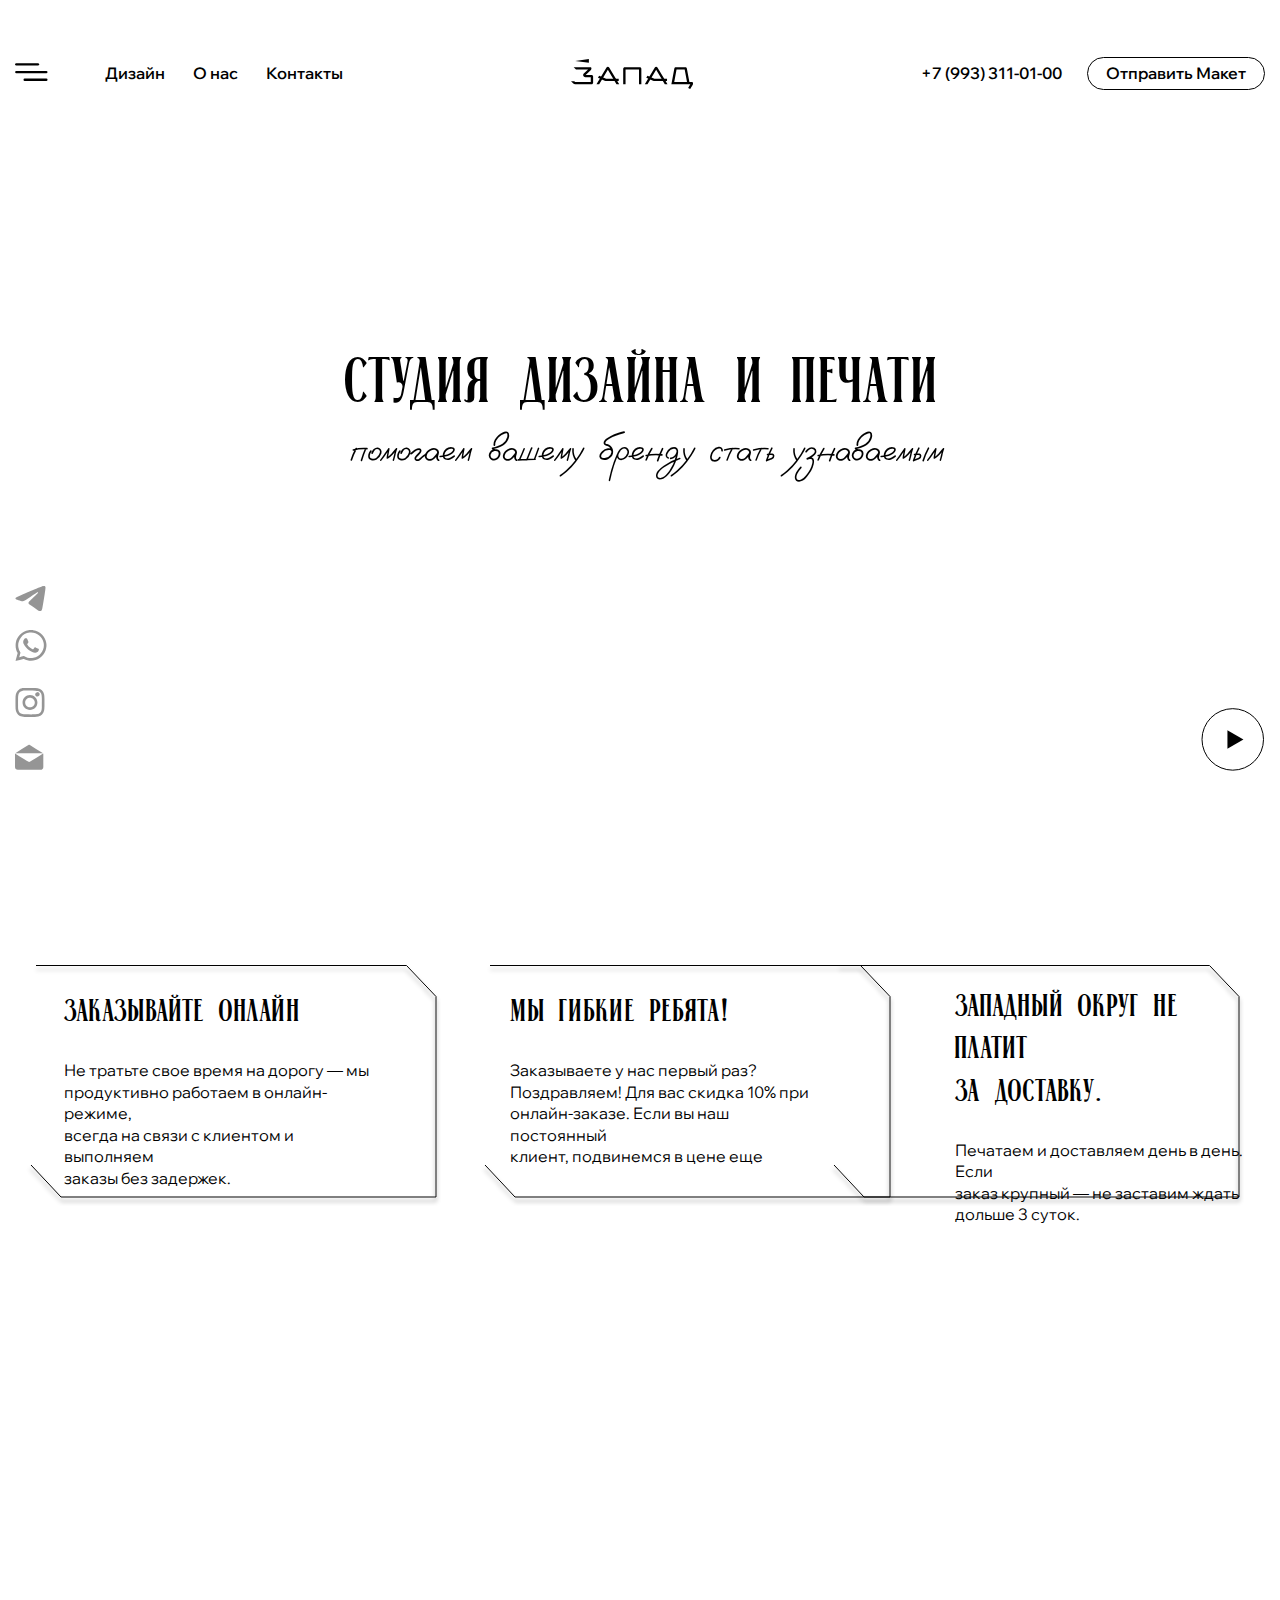
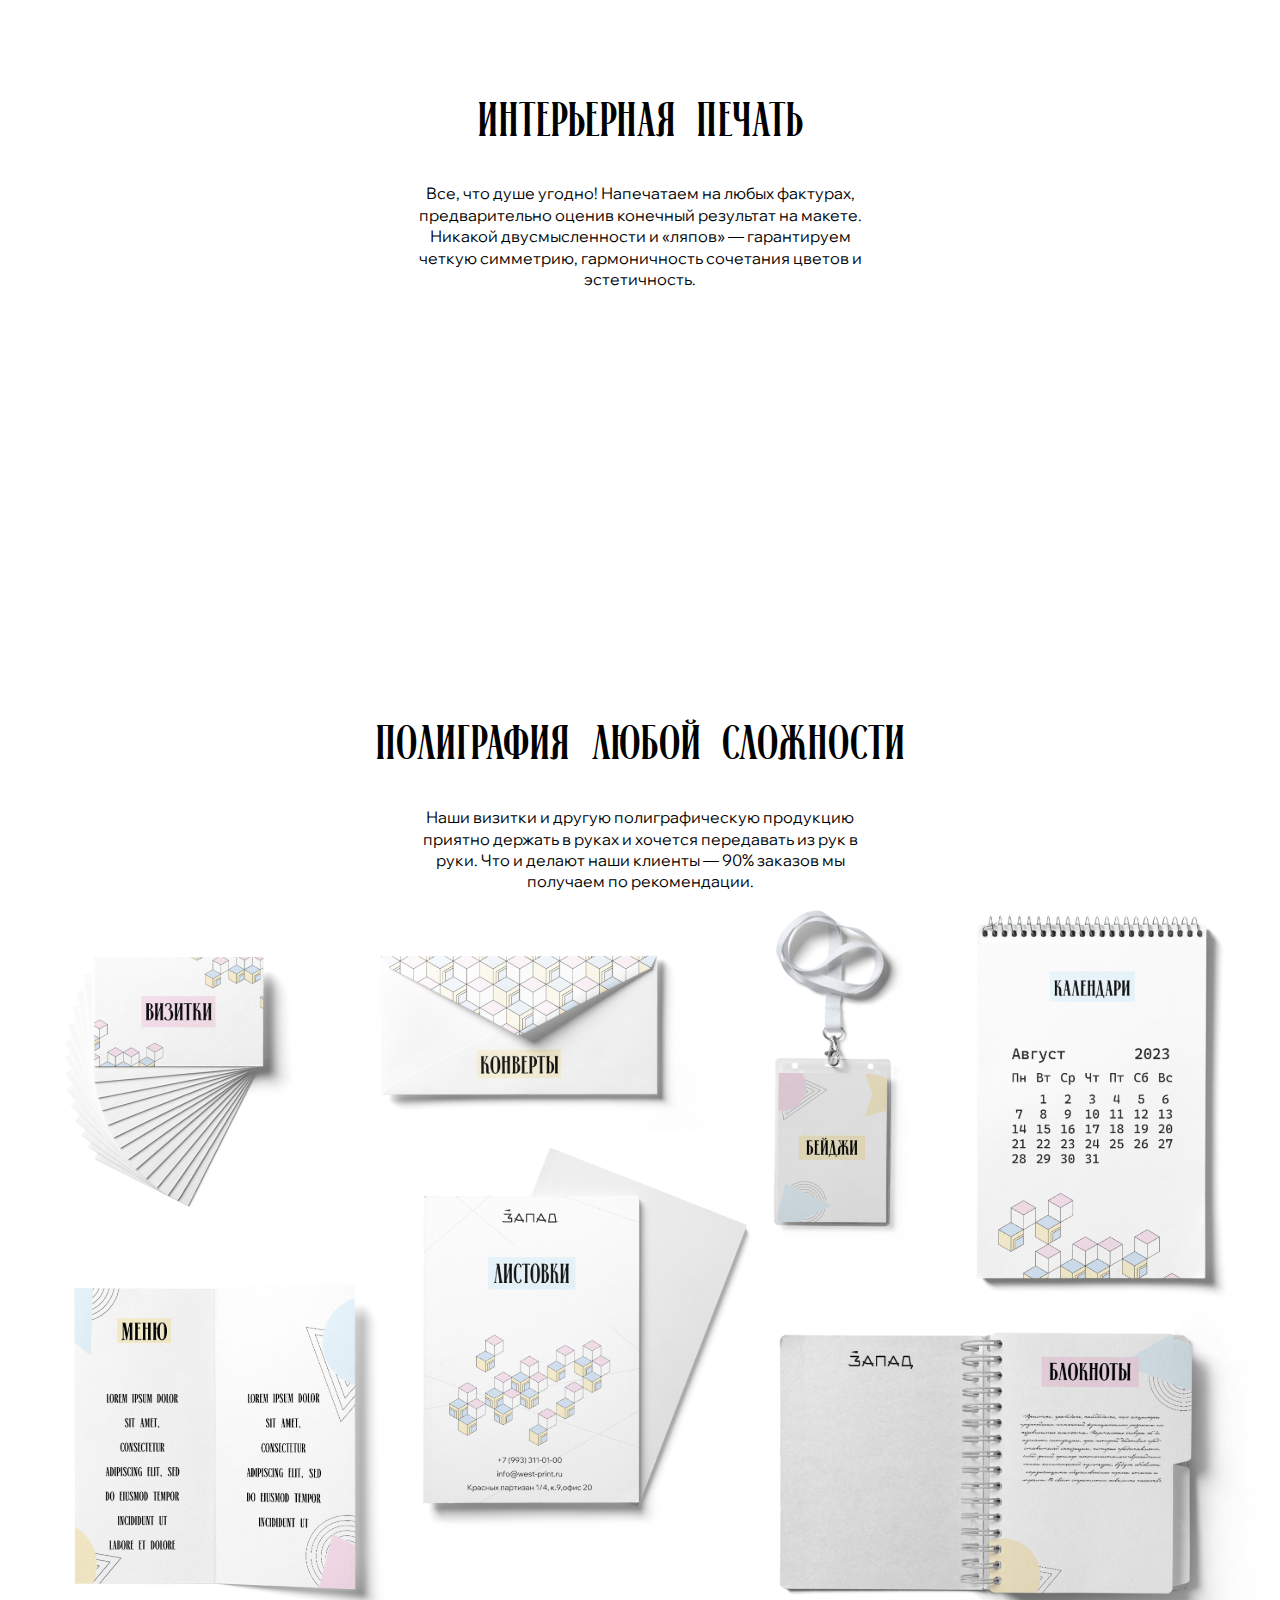
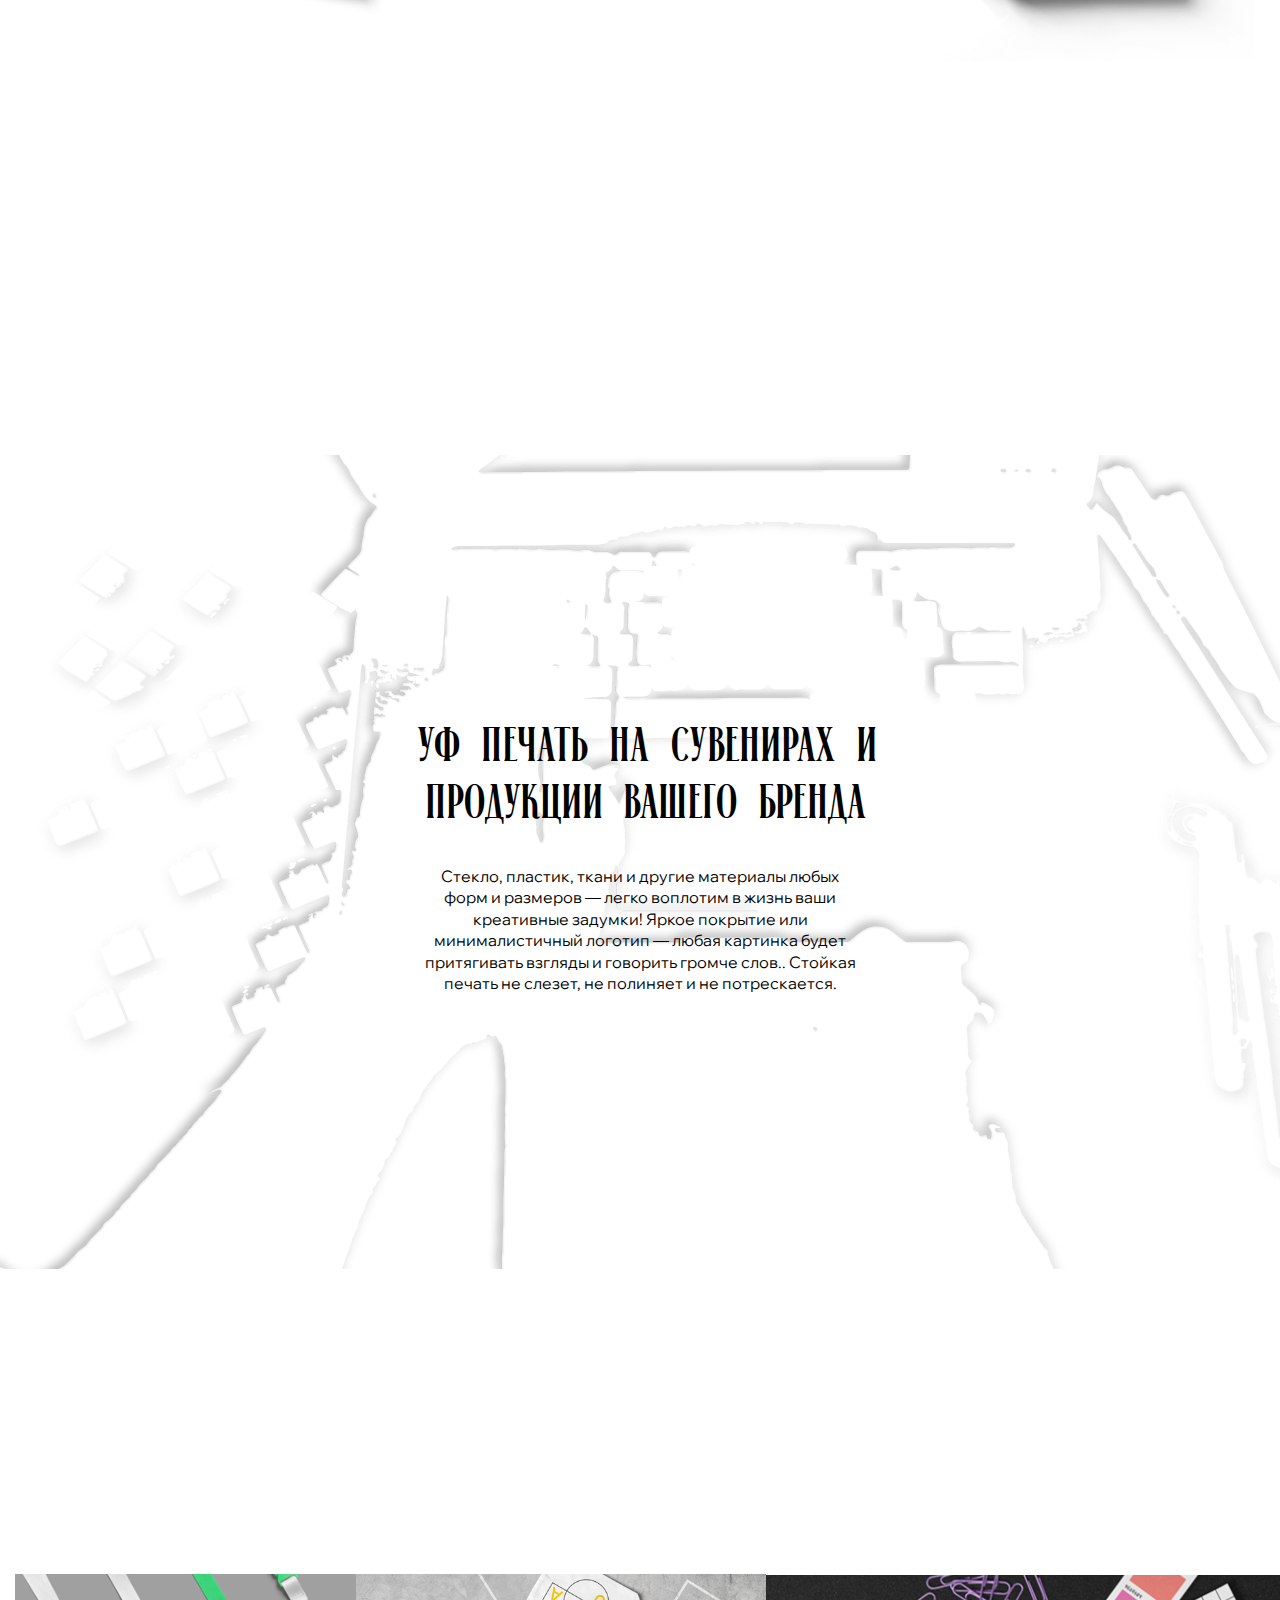
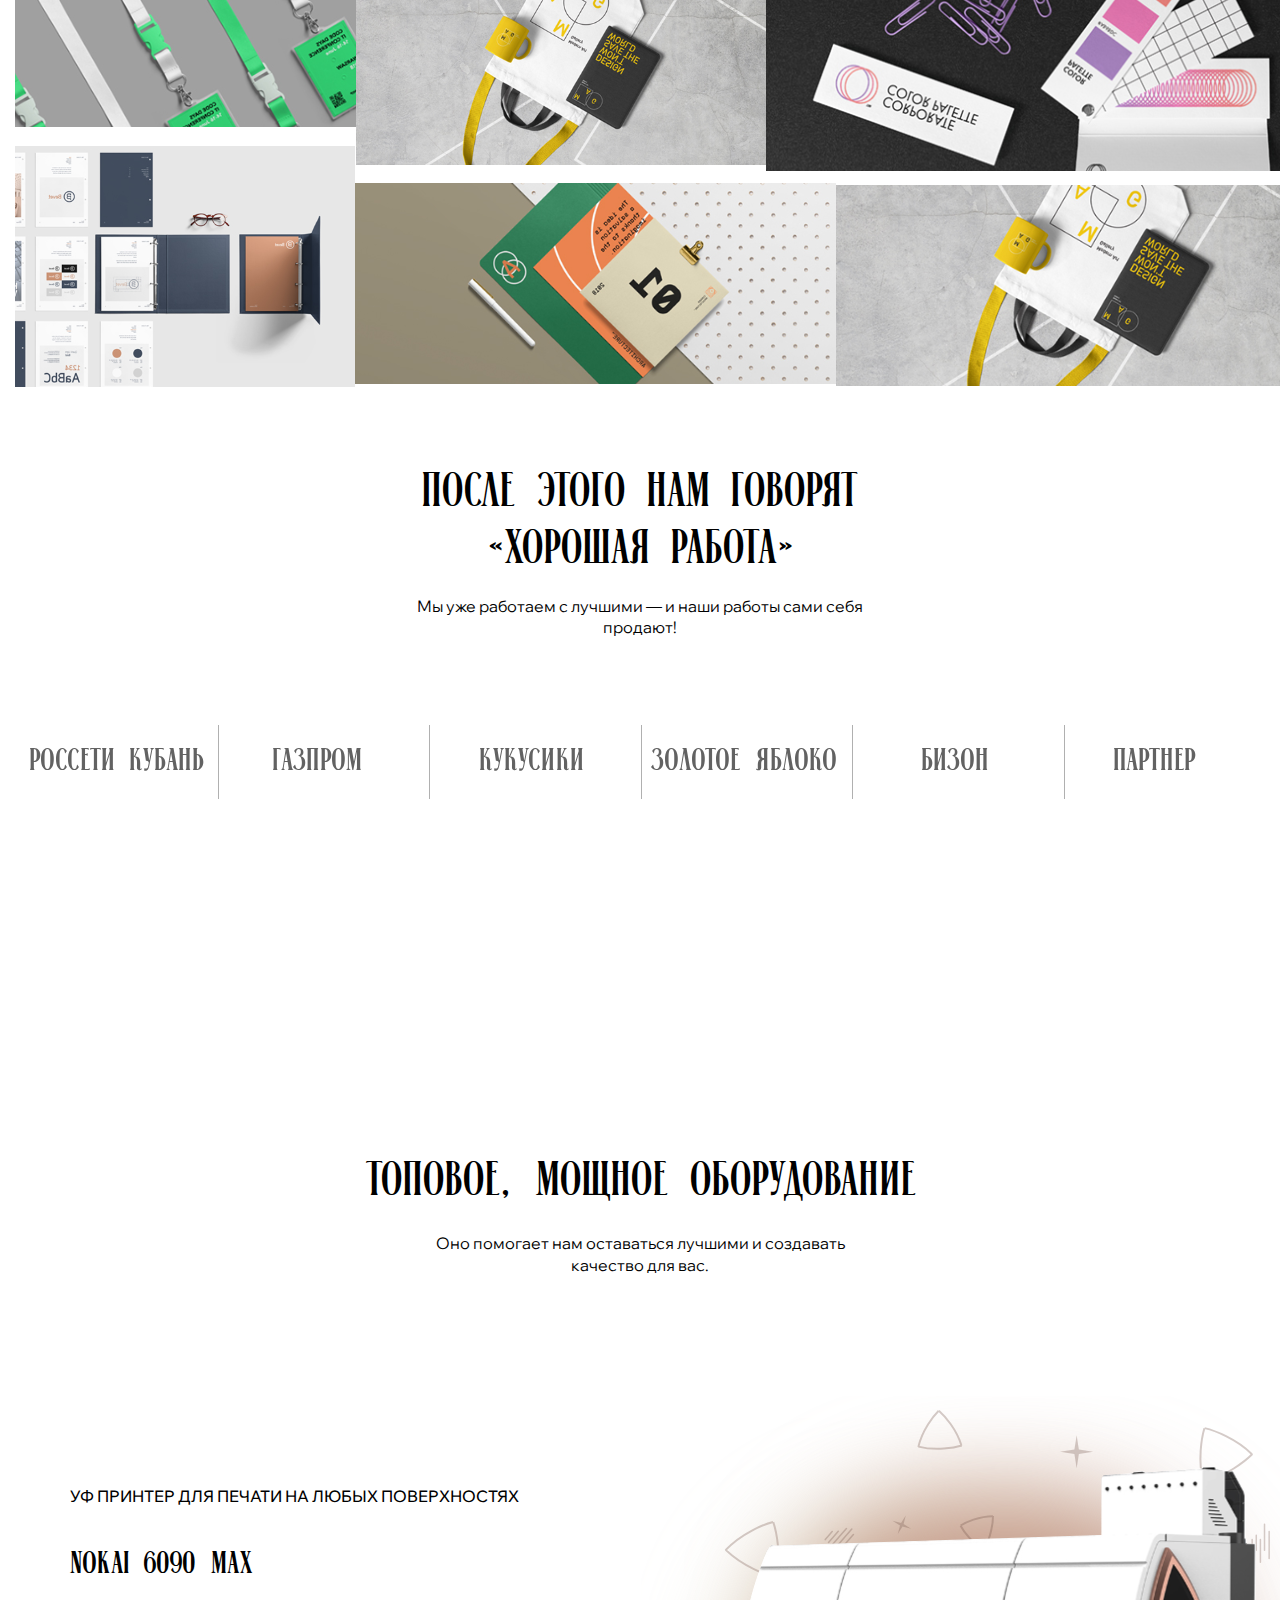
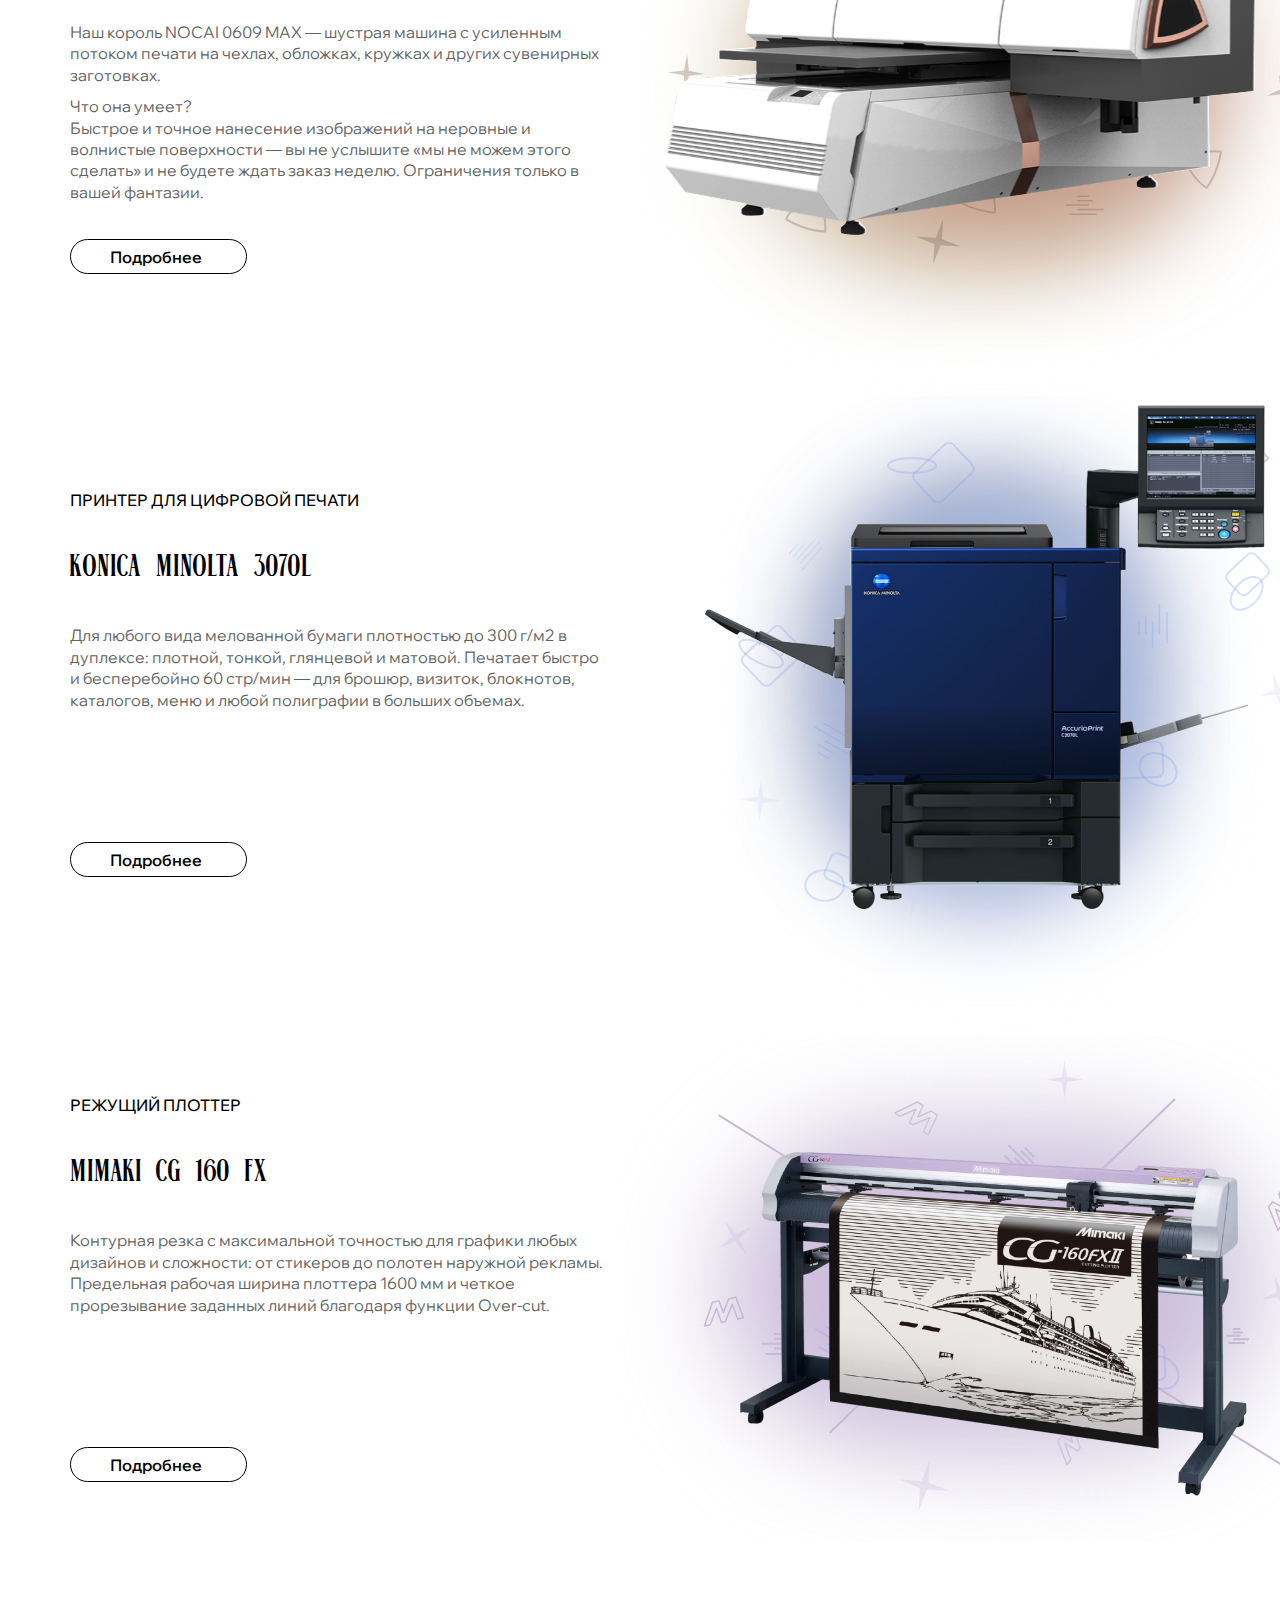
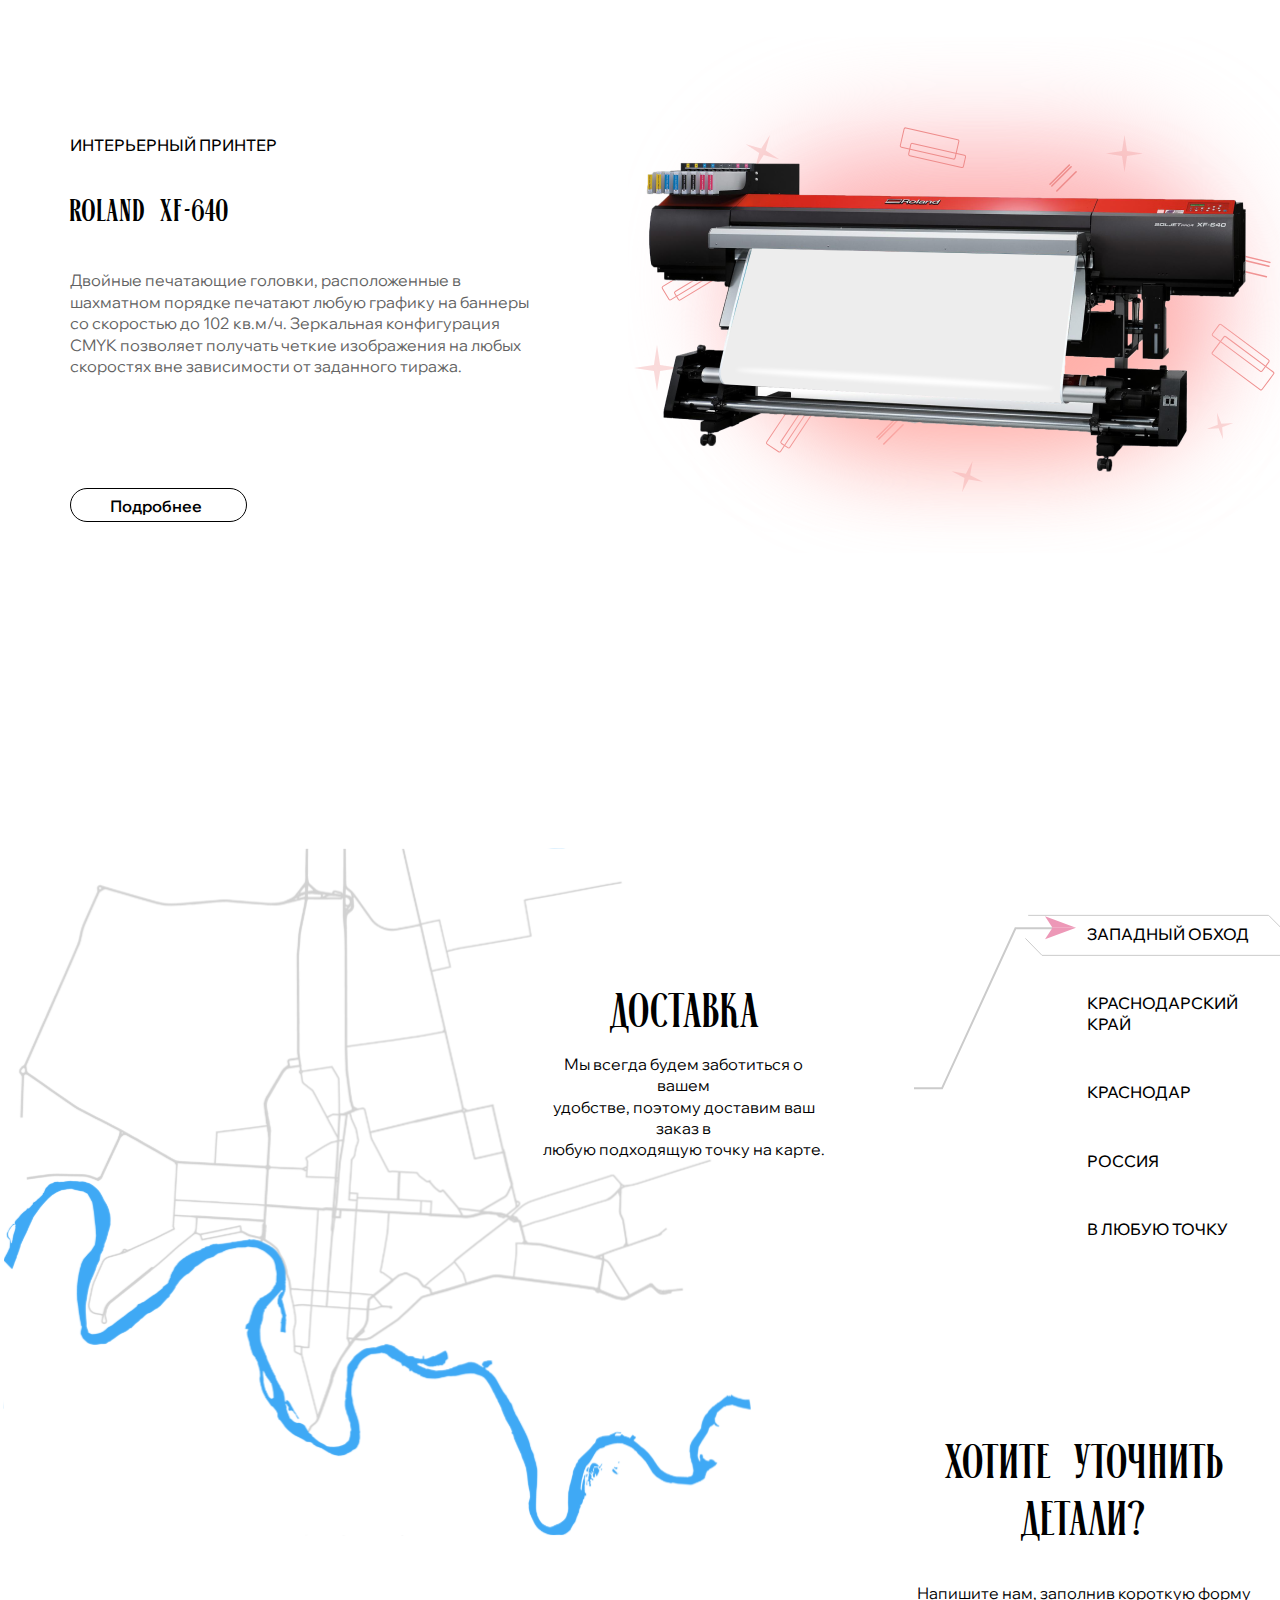
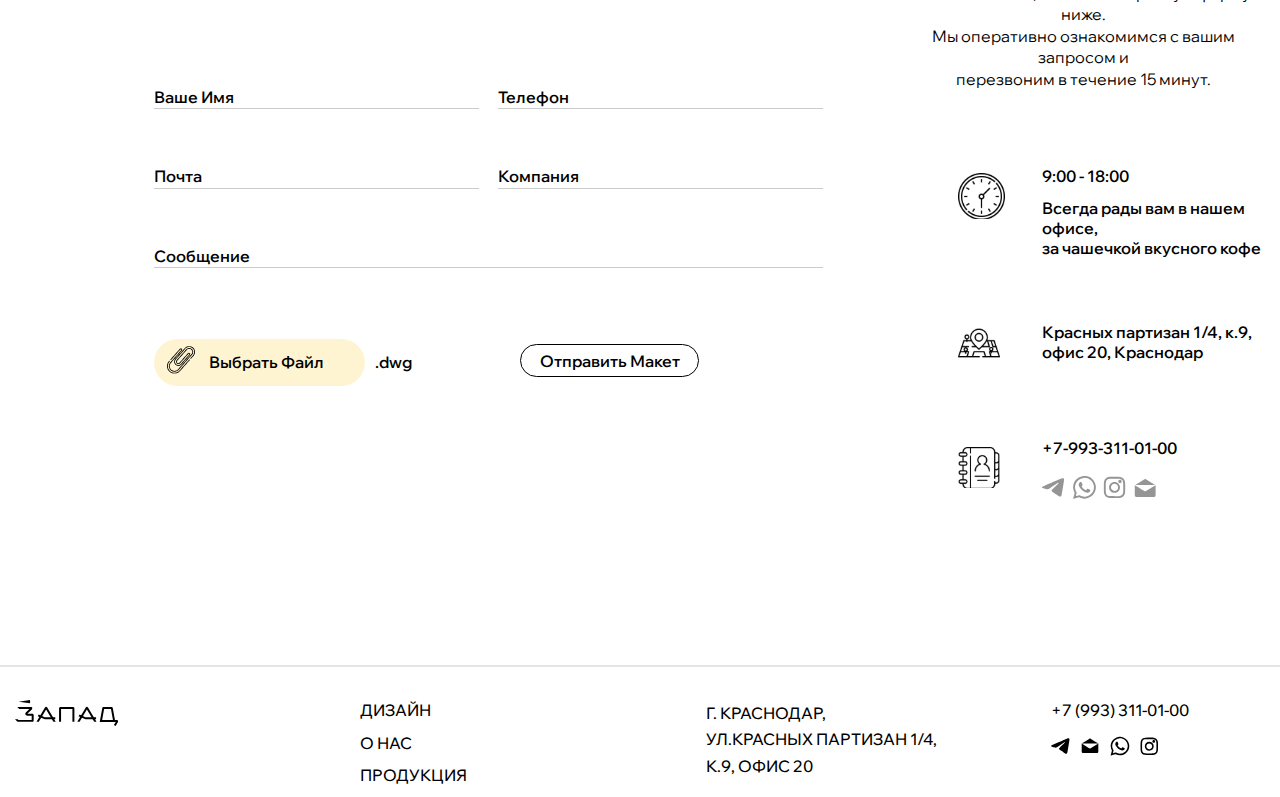
==== commit 0c8e4520: "Add files via upload" ====
--- a/index.html
+++ b/index.html
@@ -145,18 +145,54 @@
             </div>
         </section>
         <section class="jobs">
-            <div class="container">
+            <div class="jobs__container">
                 <div class="jobs__text">
                     <h3 class="jobs__title title">ПОСЛЕ ЭТОГО НАМ ГОВОРЯТ <br> «ХОРОШАЯ РАБОТА»</h3>
                     <p class="jobs__subtitle subtitle">Мы уже работаем с лучшими — и наши работы сами себя <br> продают!</p>
                 </div>
                 <div class="jobs__row">
-                    <span class="jobs__link jobs__link--roskuban"><a href="#!">Россети кубань</a></span>
+                    <div class="jobs__card jobs__card--roskuban">
+                        <div class="jobs__card-front jobs__card-front--roskuban">Россети кубань</div>   
+                        <div class="jobs__card-back jobs__card-back--roskuban">
+                            <img src="./img/jobs/roskuban.png" alt="roskuban">
+                        </div>
+                    </div>
+                    <div class="jobs__card jobs__card--gazprom">
+                        <div class="jobs__card-front jobs__card-front--gazprom">Газпром</div>   
+                        <div class="jobs__card-back jobs__card-back--gazprom">
+                            <img src="./img/jobs/gazprom.png" alt="gazprom">
+                        </div>
+                    </div>
+                    <div class="jobs__card jobs__card--kukusiki">
+                        <div class="jobs__card-front jobs__card-front--kukusiki">Кукусики</div>   
+                        <div class="jobs__card-back jobs__card-back--kukusiki">
+                            <img src="./img/jobs/kukusiki.png" alt="kukusiki">
+                        </div>
+                    </div>
+                    <div class="jobs__card jobs__card--goldapple">
+                        <div class="jobs__card-front jobs__card-front--goldapple">Золотое яблоко</div>   
+                        <div class="jobs__card-back jobs__card-back--goldapple">
+                            <img src="./img/jobs/goldapple.png" alt="goldapple">
+                        </div>
+                    </div>
+                    <div class="jobs__card jobs__card--bison">
+                        <div class="jobs__card-front jobs__card-front--bison">Бизон</div>   
+                        <div class="jobs__card-back jobs__card-back--bison">
+                            <img src="./img/jobs/bison.png" alt="bison">
+                        </div>
+                    </div>
+                    <div class="jobs__card jobs__card--partner">
+                        <div class="jobs__card-front jobs__card-front--partner">Партнер</div>   
+                        <div class="jobs__card-back jobs__card-back--partner">
+                            <img src="./img/jobs/partner.png" alt="partner">
+                        </div>
+                    </div>
+                    <!-- <span class="jobs__link jobs__link--roskuban"><a href="#!">Россети кубань</a></span>
                     <span class="jobs__link jobs__link--gazprom"><a href="#!">Газпром </a></span>
                     <span class="jobs__link jobs__link--kukusiki"><a href="#!">Кукусики</a></span>
                     <span class="jobs__link jobs__link--goldapple"><a href="#!">Золотое яблоко</a></span>
                     <span class="jobs__link jobs__link--bison"><a href="#!">Бизон</a></span>
-                    <span class="jobs__link jobs__link--partner"><a href="#!">Партнер</a></span>
+                    <span class="jobs__link jobs__link--partner"><a href="#!">Партнер</a></span> -->
                 </div>
             </div>
         </section>
--- a/base.css
+++ b/base.css
@@ -0,0 +1,991 @@
+/* FONTS 
+font-family: 'Montserrat', sans-serif;
+font-family: 'Roboto', sans-serif;
+font-family: 'Wix Madefor Display', sans-serif;
+*/
+
+@font-face {
+    font-family: Jurere;
+    src: url(./fonts/SC\ Jurerê.ttf);
+}
+
+@font-face {
+    font-family: Vasec;
+    src: url(./fonts/Vasek\ Italic.ttf);
+}
+
+body{
+    font-family: 'Wix Madefor Display', sans-serif;
+    font-size: 16px;
+    font-weight: 600;
+}
+
+/* HEADER */
+
+.header{
+    margin-top: 57px;
+}
+
+.container{
+    position: relative;
+    max-width: 1392px;
+    padding-left: 15px;
+    padding-right: 15px;
+    margin: 0 auto;
+}
+
+.header__row{
+    display: flex;
+    align-items: center;
+    justify-content: space-between;
+}
+
+.header__nav-list{
+    display: flex;
+}
+
+.header__nav-link{
+    position: relative;
+}
+
+.animation-line::before {
+    content: "";
+    position: absolute;
+    bottom: -3px;
+    left: 0;
+    width: 0%;
+    height: 2px;
+    background-color: rgba(0, 0, 0, 0.8);
+    transition: 0.2s ease-in;
+  }
+  
+  .animation-line:hover::before {
+    width: 100%;
+  }
+
+.header__row a{
+    font-family: 'Wix Madefor Display', sans-serif;
+    font-weight: 600;
+    font-size: 16px;
+    line-height: 134.5%;
+}
+
+.header__nav-item:not(:last-child){
+    margin-right: 28px;
+}
+
+.header__nav-link--more{
+    margin-right: 29px;
+}
+
+.header__number{
+    position: relative;
+    margin-right: 22px;
+}
+
+.button{
+    font-family: 'Wix Madefor Display', sans-serif;
+    background-color: #fff;
+    line-height: 134.5%;
+    font-weight: 600;
+    font-size: 16px;
+    border: 1px solid black;
+    padding: 5px 18px;
+    border-radius: 37px;
+    cursor: pointer;
+}
+
+/* HEADER HOME */
+
+.header__home{
+    /* background-color: #ffb4b4; */
+    margin-top: 258px;
+}
+
+.home-text-wrapper{
+    align-items: center;
+    max-width: 680px;
+    margin: 0 auto;
+}
+
+.title{
+    font-family: Jurere, serif;
+    font-size: 48px;
+    font-weight: 400;
+    line-height: 120.5%;
+    text-align: center;
+    margin-bottom: 30px;
+}
+
+.home__title{
+    font-family: Jurere, serif;
+    font-size: 64px;
+    font-weight: 400;
+    line-height: 120.5%;
+    text-align: center;
+}
+
+.home__subtitle{
+    display: block;
+    font-family: Vasec, serif;
+    font-size: 64px;
+    font-weight: 400;
+    text-align: center;
+    margin-top: -7px;
+    margin-left: 10px;
+}
+
+.subtitle{
+    font-weight: 400;
+    line-height: 134.5%;
+    text-align: center;
+}
+
+.home__social{
+    display: inline-block;
+    margin-top: 100px;
+}
+
+.social__column{
+    display: flex;
+    flex-direction: column;
+}
+
+.social__link:not(:last-child :first-child){
+    margin-bottom: 27px;
+}
+
+.social__link svg{
+    transition: 0.2s ease-in-out;
+}
+
+.social__link svg:hover{
+    fill: #636363;
+}
+
+.social__link--tg{
+    margin-bottom: 19px;
+}
+
+.home__play{
+    display: flex;
+}
+
+.play-wrapper{
+    position: absolute;
+    right: 16px;
+    bottom: 26px;
+}
+
+/* ADVANTAGES SECTION */
+
+.advantages__row{
+    display: flex;
+    margin-top: 195px;
+}
+
+.advantages__card{
+    width: 325px;
+    margin-left: 49px;
+}
+.advantages__card:not(:last-child :first-child){
+    margin-left: 136px;
+}
+
+.advantages__card img{
+    position: absolute;
+    top: -27px;
+}
+
+.advantages__frame--first{
+    left: 26px;
+}
+
+.advantages__frame--second{
+    left: 480px;
+}
+
+.advantages__frame--third{
+    right: 36px;
+}
+
+.advantages__title{
+    font-family: Jurere, serif;
+    font-size: 32px;
+    font-weight: 400;
+    line-height: 132.5%;
+    margin-bottom: 26px;
+}
+
+.advantages__title--pay{
+    margin-top: -5px;
+}
+
+.advantages__subtitle{
+    font-weight: 400;
+    line-height: 134.5%;
+}
+
+/* PRINT SECTION */
+
+.print{
+    /* background-color: #f7ffc6; */
+    margin-top: 470px;
+}
+
+.print__wrapper{
+    max-width: 811px;
+    margin: 0 auto;
+}
+
+.print__title{
+    font-family: Jurere, serif;
+    font-size: 48px;
+    font-weight: 400;
+    line-height: 120.5%;
+    text-align: center;
+    margin-bottom: 30px;
+}
+
+.print__subtitle{
+    font-weight: 400;
+    line-height: 134.5%;
+    text-align: center;
+}
+
+/* COMPLEXITY SECTION */
+
+.complexity{
+    /* background-color: #f3e5ff; */
+    margin-top: 429px;
+}
+
+.complexity__text{
+    max-width: 714px;
+    margin: 0 auto;
+}
+
+.complexity__chancellery{
+    display: flex;
+    justify-content: center;
+    margin-top: -5px;
+}
+
+.complexity__chancellery img{
+    margin-left: 9px;
+}
+
+/* ADVERTISEMENT SECTION */
+
+.advertisement{
+    position: relative;
+    margin-top: 393px;
+}
+
+.advertisement__background{
+    position: absolute;
+    top: 0;
+    left: -19px;
+    width: 100%;
+    height: 100%;
+    z-index: -1;
+}
+
+.advertisement__wrapper{
+    margin-top: 393px;
+    max-width: 1463px;
+    height: 814px;
+    padding-left: 15px;
+    padding-right: 15px;
+    background-image: url(./img/print/print.svg);
+}
+
+.advertisement__text{
+    padding-top: 266px;
+    margin-left: 10px;
+    max-width: 627px;
+    margin: 0 auto;
+}
+
+.advertisement__title{
+    margin-left: 12px;
+}
+
+/* GRID SECTION */
+
+.grid{
+    margin-top: 579px;
+}
+
+.grid__cards-group{
+    display: flex;
+    justify-content: space-between;
+}
+
+.grid__card--01{
+    margin-bottom: 37px;
+}
+
+
+.grid__card--03{
+    margin-right: 4px;
+    margin-top: 1px;
+}
+
+.grid__card--04{
+    margin-top: -25px;
+}
+
+.grid__card--05{
+    margin-top: 12px;
+}
+
+.grid__card--06{
+    margin-top: 14px;
+    margin-right: 3px;
+}
+
+/* JOBS SECTION */
+
+.jobs{
+    margin-top: 79px;
+}
+
+.jobs__container{
+    max-width: 1390px;
+    padding-left: 15px;
+    padding-right: 15px;
+    margin: 0 auto;
+}
+
+.jobs__text{
+    max-width: 575px;
+    margin: 0 auto;
+    margin-bottom: 63px;
+}
+
+.jobs__title{
+    margin-bottom: 15px;
+}
+
+.jobs__row{
+    display: flex;
+    max-width: 1390px;
+    padding-left: 15px;
+    padding-right: 15px;
+}
+
+.jobs__card{
+    position: relative;
+    width: 210px;
+    height: 120px;
+    /* border: 1px solid black; */
+    display: flex;
+    justify-content: center;
+    align-items: center;
+    perspective: 1000px;
+}
+
+.jobs__card--roskuban{
+    justify-content: flex-start;
+}
+
+.jobs__card-front{
+    position: absolute;
+    font-family: Jurere, serif;
+    font-weight: 400;
+    font-size: 32px;
+    color: #626262;
+    transition: 1s;
+    backface-visibility:hidden;
+}
+
+.jobs__card-back{
+    position: absolute;
+    transition: 1s;
+    backface-visibility:hidden;
+    transform: rotateY(180deg);
+}
+
+.jobs__card:hover .jobs__card-front{
+    transform: rotateY(180deg);
+}
+
+.jobs__card:hover .jobs__card-back{
+    transform: rotateY(360deg);
+}
+
+.jobs__card--gazprom::before{
+    display: block;
+    content: "";
+    position: absolute;
+    background-color: #626262;
+    opacity: 0.5;
+    width: 1px;
+    height: 74px;
+    left: -4px;
+    top: 50%;
+    transform: translateY(-50%);
+}
+
+.jobs__card--kukusiki::before{
+    display: block;
+    content: "";
+    position: absolute;
+    background-color: #626262;
+    opacity: 0.5;
+    width: 1px;
+    height: 74px;
+    left: -7px;
+    top: 50%;
+    transform: translateY(-50%);
+}
+
+.jobs__card--kukusiki{
+    margin-left: 23px;
+}
+
+.jobs__card--goldapple::before{
+    display: block;
+    content: "";
+    position: absolute;
+    background-color: #626262;
+    opacity: 0.5;
+    width: 1px;
+    height: 74px;
+    left: -7px;
+    top: 50%;
+    transform: translateY(-50%);
+}
+
+.jobs__card--goldapple{
+    margin-left: 20px;
+}
+
+.jobs__card--bison::before{
+    display: block;
+    content: "";
+    position: absolute;
+    background-color: #626262;
+    opacity: 0.5;
+    width: 1px;
+    height: 74px;
+    left: -7px;
+    top: 50%;
+    transform: translateY(-50%);
+}
+
+.jobs__card--bison{
+    margin-left: 20px;
+}
+
+.jobs__card--partner::before{
+    display: block;
+    content: "";
+    position: absolute;
+    background-color: #626262;
+    opacity: 0.5;
+    width: 1px;
+    height: 74px;
+    left: 5px;
+    top: 50%;
+    transform: translateY(-50%);
+}
+
+.jobs__card--partner{
+    margin-left: 8px;
+}
+
+/* EQUIPMENT SECTION */
+
+.equipment{
+    margin-top: 333px;
+}
+
+.equipment__text{
+    max-width: 620px;
+    margin: 0 auto;
+}
+
+.equipment__title{
+    margin-bottom: 21px;
+}
+
+.equipment__content{
+    display: flex;
+}
+
+.equipment__content--nocai{
+    margin-top: 210px;
+}
+
+.equipment__description{
+    display: inline-block;
+    max-width: 537px;
+    margin-left: 55px;
+}
+
+.equipment__description p{
+    color: #626262;
+    font-family: 'Wix Madefor Display', sans-serif;
+    line-height: 134.5%;
+    font-weight: 400;
+    font-size: 16px;
+}
+
+.equipment__title--little{
+    text-transform: uppercase;
+    font-family: 'Wix Madefor Display', sans-serif;
+    line-height: 134.5%;
+    font-weight: 500;
+    font-size: 16px;
+    margin-bottom: 36px;
+}
+
+.equipment__title-wide{
+    text-transform: uppercase;
+    font-family: Jurere, serif;
+    font-size: 32px;
+    font-weight: 400;
+    line-height: 132.5%;
+    margin-bottom: 36px;
+}
+
+.equipment__subtitle--top{
+    font-family: 'Wix Madefor Display', sans-serif;
+    line-height: 134.5%;
+    font-weight: 400;
+    font-size: 16px;
+    margin-bottom: 10px;
+}
+
+.equipment__subtitle--bottom{
+    font-family: 'Wix Madefor Display', sans-serif;
+    line-height: 134.5%;
+    font-weight: 400;
+    font-size: 16px;
+    margin-bottom: 36px;
+}
+
+.equipment__button{
+    padding: 7px 44px 4px 39px;
+}
+
+
+.equipment__card{
+    position: relative;
+}
+
+.equipment__card--nocai{
+    margin-left: 57px;
+    margin-top: -20px;
+}
+
+.equipment__card-background--nocai{
+    position: absolute;
+    top: -70px;
+    right: -92px;
+    z-index: -1;
+}
+
+.equipment__content--konica{
+    margin-top: 216px;
+}
+
+.equipment__subtitle--konica{
+    margin-bottom: 131px;
+}
+
+.equipment__card--konica{
+    margin-top: -113px;
+    margin-left: 99px;
+}
+
+.equipment__card-background--konica{
+    position: absolute;
+    z-index: -1;
+    top: 4px;
+    right: -37px;
+}
+
+.equipment__content--mimaki{
+    margin-top: 157px;
+}
+
+.equipment__subtitle--mimaki{
+    margin-bottom: 131px;
+}
+
+.equipment__card--mimaki{
+    margin-top: 26px;
+    margin-left: 131px;
+}
+
+.equipment__card-background--mimaki{
+    position: absolute;
+    z-index: -1;
+    top: -100px;
+    right: -117px;
+}
+
+.equipment__content--roland{
+    margin-top: 236px;
+}
+
+.equipment__subtitle--roland{
+    margin-bottom: 110px;
+}
+
+.equipment__card--roland{
+    margin-top: 16px;
+    margin-left: 89px;
+}
+
+.equipment__card-background--roland{
+    position: absolute;
+    z-index: -1;
+    top: -114px;
+    right: -64px;
+}
+
+/* MAP SECTION */
+
+.map{
+    margin-top: 465px;
+}
+
+.map__content{
+    display: flex;
+    max-width: 783px;
+    margin-left: 525px;
+}
+
+.map__way{
+    position: absolute;
+    left: 3px;
+    top: -139px;
+}
+
+.map__delivery{
+    position: relative;
+    margin-right: 259px;
+}
+
+.map__title{
+    margin-bottom: 9px;
+}
+
+.map__pointer{
+    position: absolute;
+    top: -71px;
+    left: 374px;
+}
+
+.map__regions{
+    position: relative;
+    display: flex;
+    flex-direction: column;
+    margin-top: -63px;
+}
+.map__region{
+    text-transform: uppercase;
+    font-family: 'Wix Madefor Display', sans-serif;
+    font-weight: 500;
+    font-size: 16px;
+    line-height: 134.5%;
+    margin-bottom: 36px;
+}
+
+.map__regions::after{
+    display: block;
+    content: "";
+    position: absolute;
+    z-index: -1;
+    top: -10px;
+    right: -21px;
+    background-image: url(./img/map/border-region.svg);
+    width: 261px;
+    height: 42px;
+}
+
+.map__region:not(:last-child){
+    margin-bottom: 47px;
+}
+
+/* DETAILS SECTION */
+
+.feedback{
+    margin-top: 161px;
+}
+
+.feedback__wrapper{
+    display: flex;
+}
+
+.feedback__form{
+    padding-top: 249px;
+    margin-left: 139px;
+}
+
+.feedback__input-wrapper{
+    display: grid;
+    grid-template-columns: 344px 325px;
+    row-gap: 57px;
+}
+
+.feedback__input{
+    position: relative;
+    background: transparent;
+    border-bottom: 1px solid rgba(0, 0, 0, 0.2);
+    font-family: 'Wix Madefor Display', sans-serif;
+    font-weight: 600;
+    font-size: 16px;
+    line-height: 134.5%;
+}
+
+.feedback__input:nth-child(1), .feedback__input:nth-child(3){
+    max-width: 325px;
+}
+
+.feedback__input::placeholder{
+    color: black;
+}
+
+.feedback__input:focus{
+    outline: none;
+}
+
+.feedback__input:last-child{
+    grid-column: 1 / 3;
+}
+
+.feedback__button-wrapper{
+    position: relative;
+    display: flex;
+    justify-content: space-between;
+    max-width: 545px;
+    margin-top: 71px;
+}
+
+.feedback__button--file{
+    position: relative;
+    padding: 13px 41px 13px 55px;
+    background-color: #FFF4D1;
+    border: none;
+}
+
+.feedback__button--file::before{
+    content: "";
+    display: block;
+    position: absolute;
+    left: 13px;
+    bottom: 12px;
+    width: 28px;
+    height: 28px;
+    background-image: url(./img/map/clip.png);
+}
+
+.feedback__button--file::after{
+    content: ".dwg";
+    display: block;
+    position: absolute;
+    width: 55px;
+    height: 21px;
+    right: -56px;
+    top: 13px;
+}
+
+.feedback__button--layout{
+    position: absolute;
+    right: 0px;
+    top: 5px;
+    padding-top: 6px;
+    padding-right: 18px;
+    padding-bottom: 4px;
+    padding-left: 19px;
+}
+
+.feedback__details{
+    margin-left: 79px;
+    max-width: 614px;
+}
+
+.feedback__details-connection{
+    margin-top: 76px;
+    padding-left: 140px;
+}
+
+.feedback__details-connection--time{
+    display: inline-block;
+    padding-bottom: 12px;
+}
+
+.feedback__details-connection--coffee{
+    position: relative;
+    padding-bottom: 64px;
+}
+
+.feedback__details-connection--coffee::before{
+    content: "";
+    display: block;
+    background-image: url(./img/footer/footer-icon-clock.svg);
+    position: absolute;
+    left: -84px;
+    top: -25px;
+    width: 47px;
+    height: 46px;
+}
+
+.feedback__details-connection--address{
+    position: relative;
+    padding-bottom: 76px;
+}
+
+.feedback__details-connection--address::before{
+    content: "";
+    display: block;
+    background-image: url(./img/footer/footer-icon-maps.svg);
+    position: absolute;
+    left: -84px;
+    width: 42px;
+    height: 41px;
+}
+
+.feedback__details-connection--number{
+    position: relative;
+}
+
+.feedback__details-connection--number::before{
+    content: "";
+    display: block;
+    background-image: url(./img/footer/footer-icon-contacts.svg);
+    position: absolute;
+    pointer-events: none;
+    left: -84px;
+    top: 9px;
+    width: 42px;
+    height: 41px;
+}
+
+.details-connection__social{
+    display: flex;
+    padding-top: 18px;
+    align-items: center;
+    justify-content: space-between;
+    max-width: 114px;
+}
+
+.details-conection__social-link svg{
+    transition: 0.2s ease-in-out;
+}
+
+.details-conection__social-link svg:hover{
+    fill:#636363;
+}
+
+/* FOOTER */
+
+.footer{
+    margin-top: 166px;
+}
+
+.footer__container{
+    border-top: 2px solid rgba(0, 0, 0, 0.1);
+}
+
+.footer__wrapper{
+    display: flex;
+    font-family: 'Wix Madefor Display', sans-serif;
+    font-weight: 500;
+    font-size: 16px;
+    line-height: 134.5%;
+    padding-top: 33px;
+}
+
+.footer__info{
+    display: flex;
+    flex-direction: column;
+    max-width: 107px;
+    margin-left: 242px;
+    margin-right: 239px;
+    text-transform: uppercase;
+}
+
+.footer__info-link{
+    position: relative;
+    margin-bottom: 11px;
+}
+
+.footer__info-link::before{
+    content: "";
+    position: absolute;
+    width: 0%;
+    height: 2px;
+    bottom: -3px;
+    left: 0;
+    background-color: rgba(0, 0, 0, 0.8);
+    transition: 0.2s ease-in;
+}
+
+.footer__info-link--design:hover::before{
+    width: 70%;
+}
+
+.footer__info-link--we:hover::before{
+    width: 50%;
+}
+
+.footer__info-link--products:hover::before{
+    width: 100%;
+}
+
+.footer__address{
+    max-width: 253px;
+    text-transform: uppercase;
+    margin-right: 114px;
+    line-height: 165.5%;
+}
+
+.footer__contacts{
+    display: flex;
+    flex-direction: column;
+    max-height: 141px;
+}
+
+.footer__contacts-number{
+    position: relative;
+    margin-bottom: 16px;
+}
+
+.footer__contacs-link{
+    margin-right: 8px;
+}
+
+.footer__contacs-link-wrapper{
+    position: relative;
+}
+
+.footer__contacs-link--wa{
+    position: absolute;
+    top: -2px;
+    right: 51px;
+}
+
+.footer__contacs-link--inst{
+    position: absolute;
+    top: -1px;
+    right: 23px;
+}
+
+.footer__contacs-link svg{
+    transition: 0.2s ease-in-out;
+}
+
+.footer__contacs-link svg:hover{
+    fill: #333333;
+}
+
+
+
+
+
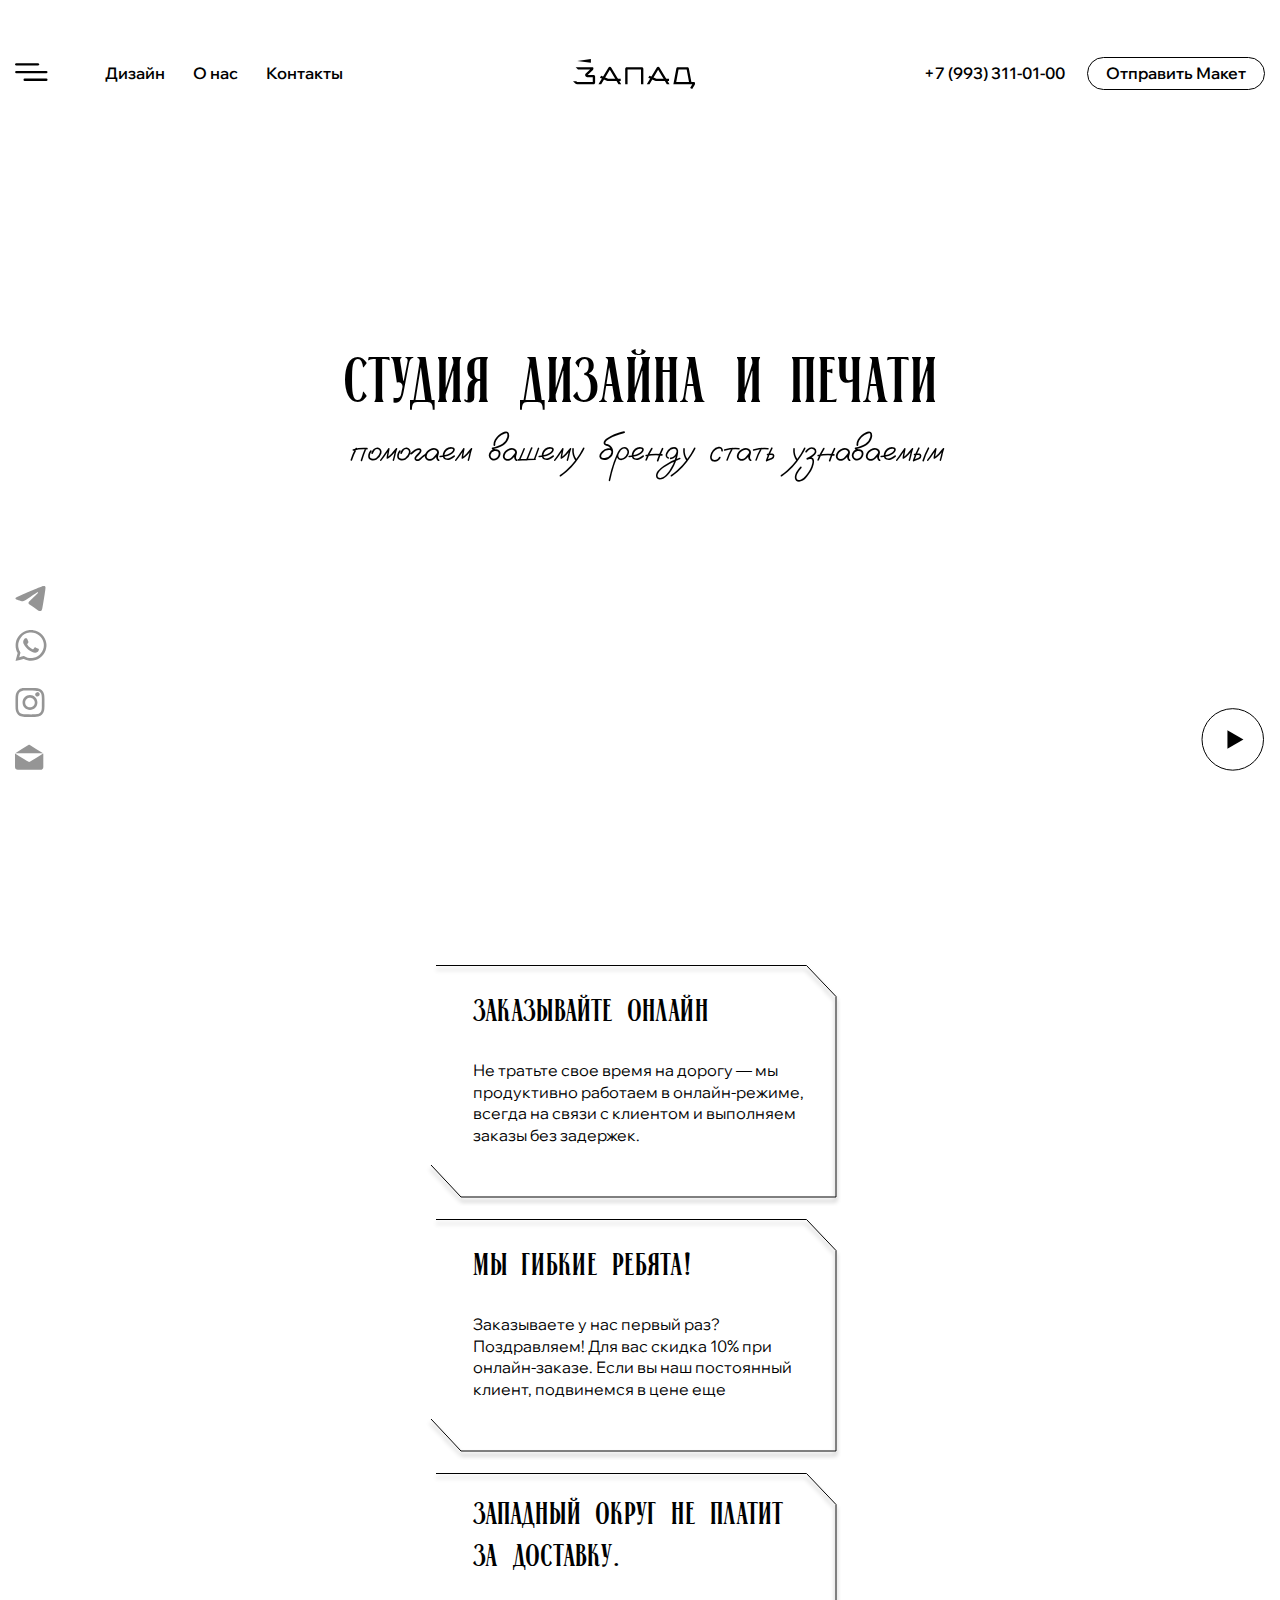
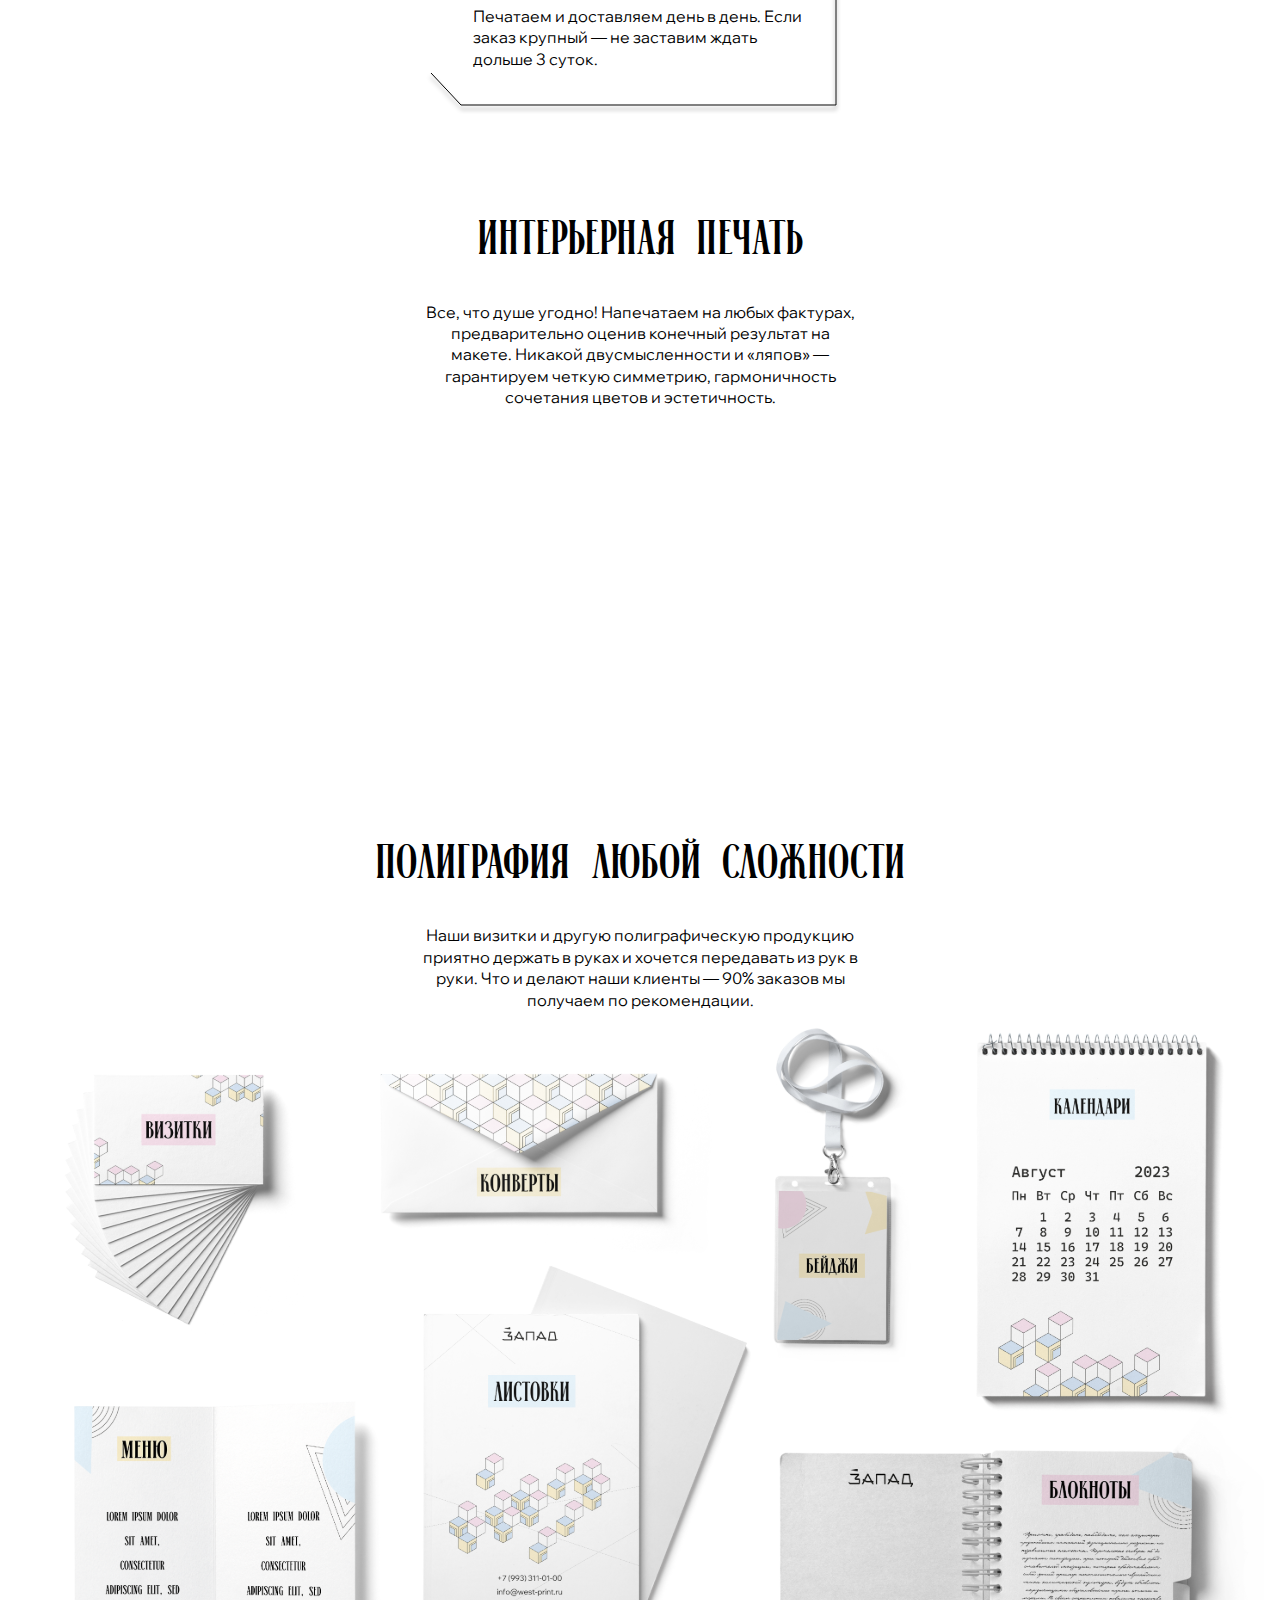
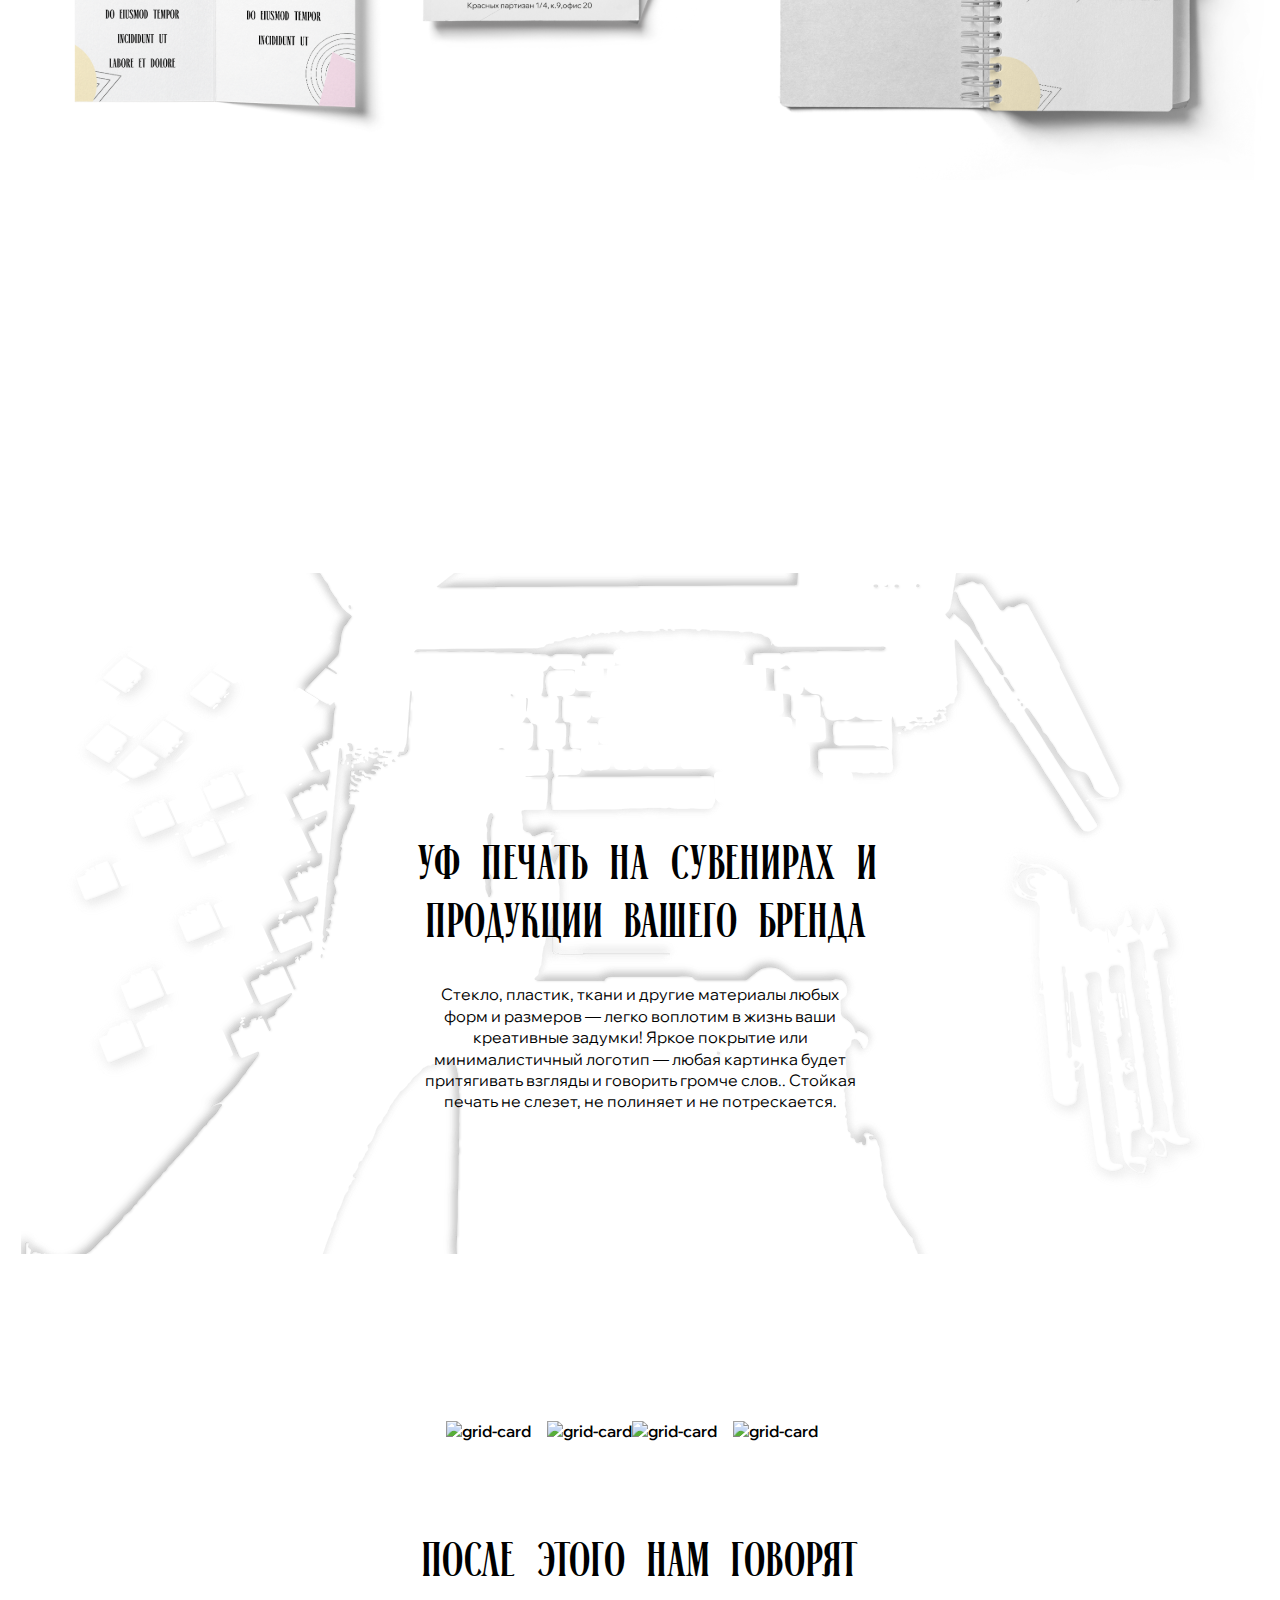
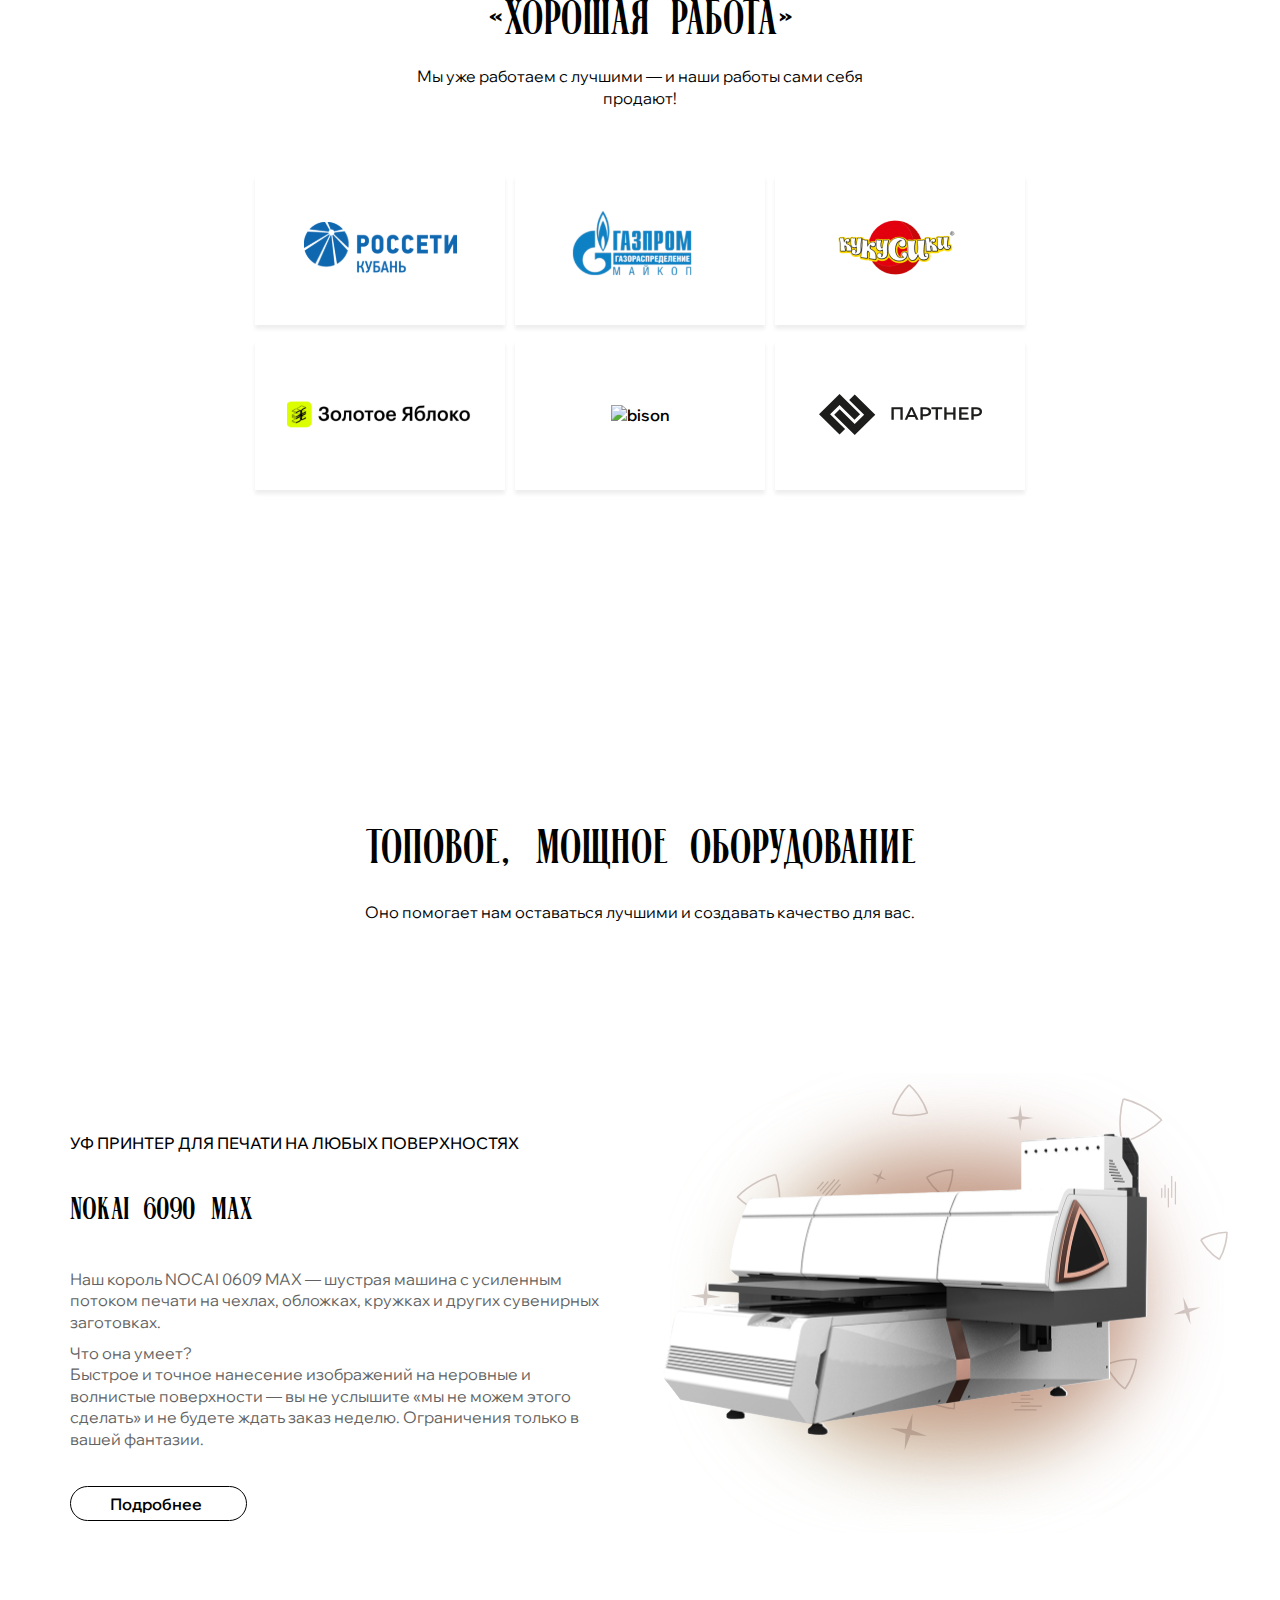
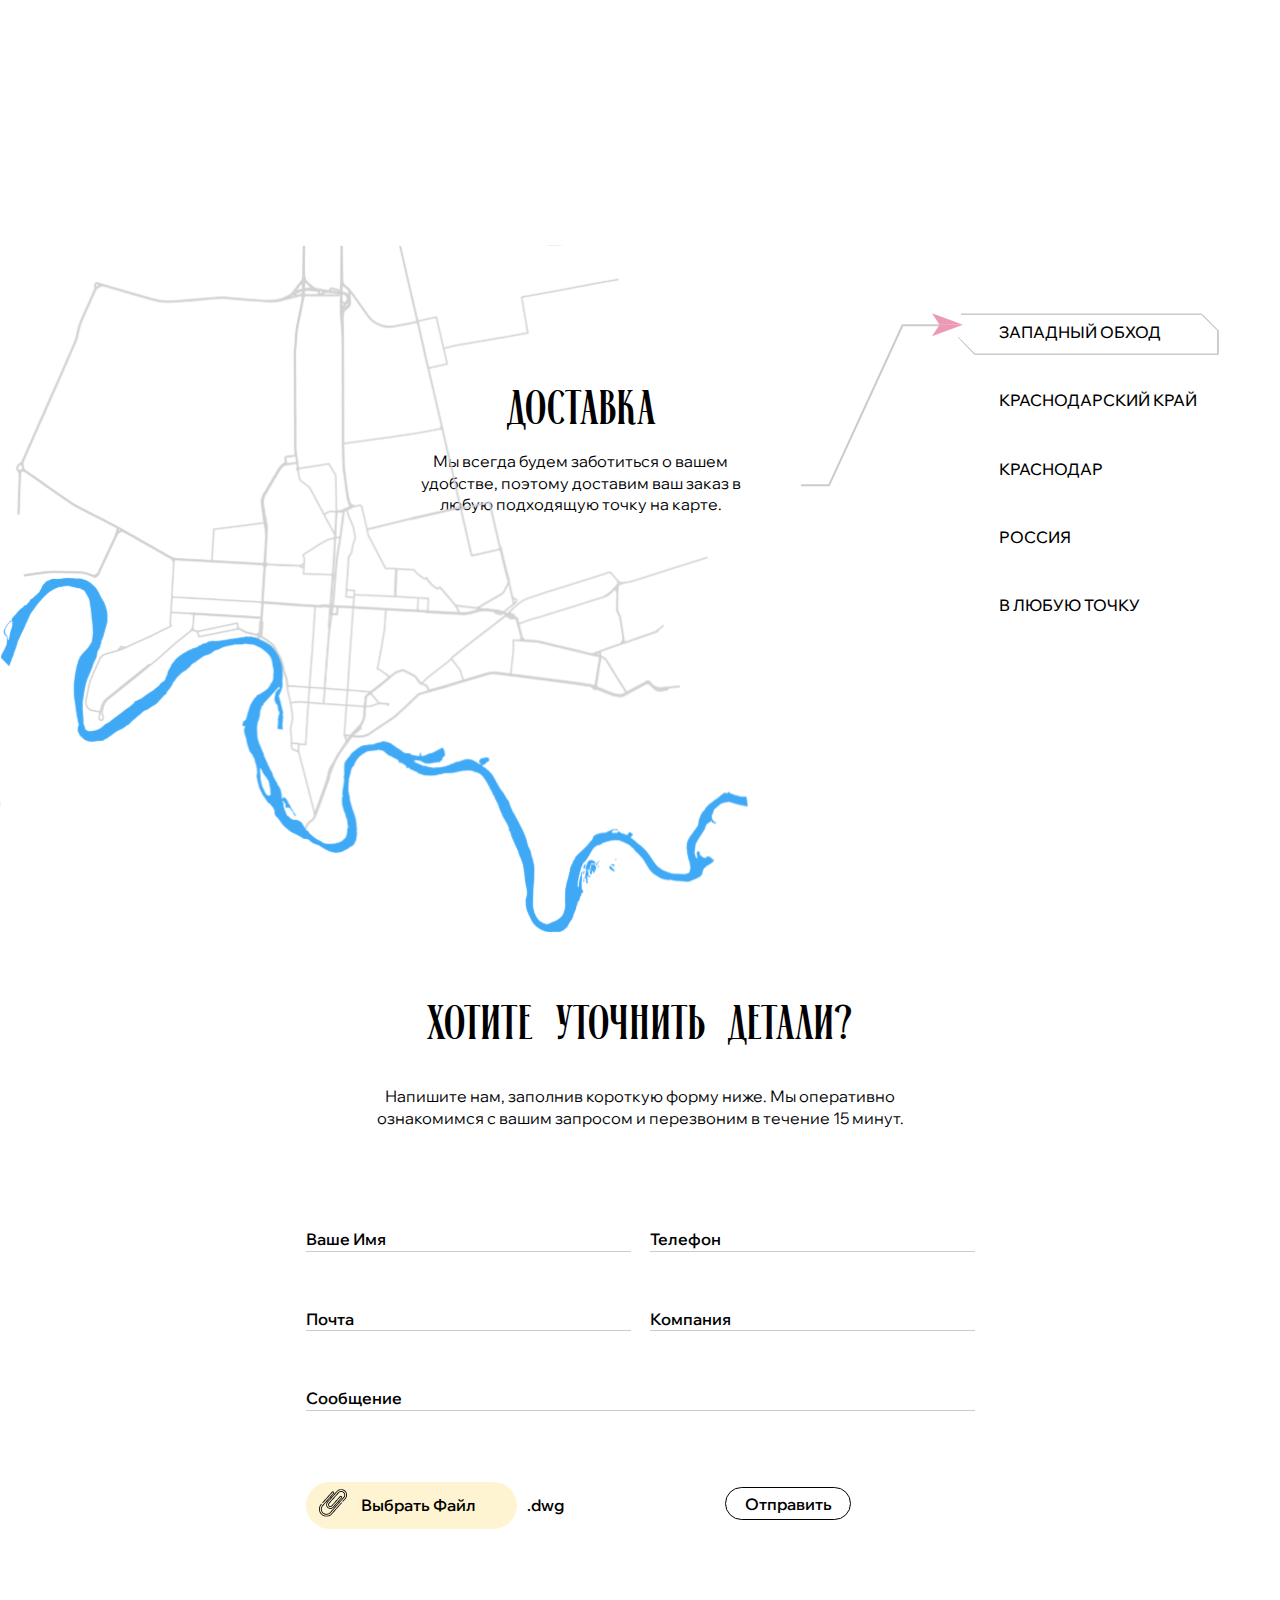
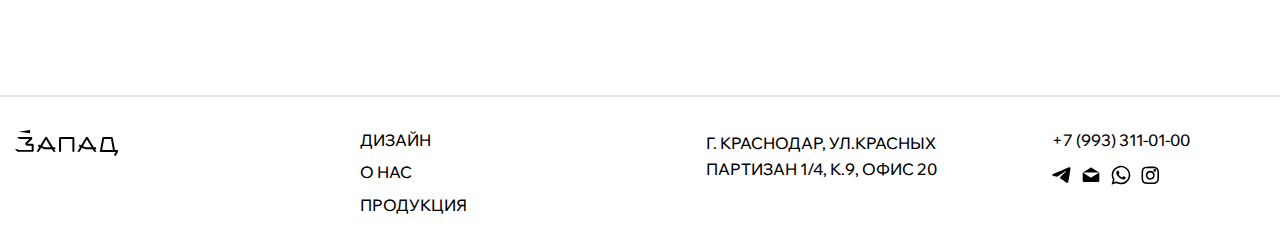
==== commit cf3d7cc8: "Add files via upload" ====
--- a/index.html
+++ b/index.html
@@ -27,6 +27,7 @@
                 <div class="header__logo"><img src="./img/header/logo.svg" alt="logo"></div>
                 <div class="header__feedback">
                     <a class="header__number animation-line" href="#!">+7 (993) 311-01-00</a>
+                    <a class="header__nav-link header__nav-link--more-right" href="#!"><img src="./img/header/header-nav.svg" alt=""></a>
                     <button class="header__button button">Отправить Макет</button>
                 </div>
             </div>
@@ -36,6 +37,9 @@
                 <div class="home-text-wrapper">
                     <h1 class="home__title">Студия дизайна и печати</h1>
                     <h3 class="home__subtitle">помогаем вашему бренду стать узнаваемым</h3>
+                    <div class="home__button-wrapper">
+                        <button class="home__button button">Отправить макет</button>
+                    </div>
                 </div>
                 <div class="home__social social">
                     <div class="social__column">
@@ -80,19 +84,19 @@
             <div class="container">
                 <div class="advantages__row">
                     <div class="advantages__card">
-                        <img class="advantages__frame--first" src="./img/advantages/frame.svg" alt="frame">
-                        <h3 class="advantages__title">Заказывайте онлайн</h3>
-                        <p class="advantages__subtitle">Не тратьте свое время на дорогу — мы <br> продуктивно работаем в онлайн-режиме, <br> всегда на связи с клиентом и выполняем <br> заказы без задержек.</p>
+                        <img class="advantages__frame advantages__frame--first" src="./img/advantages/frame.svg" alt="frame">
+                        <h3 class="advantages__title advantages__title--first">Заказывайте онлайн</h3>
+                        <p class="advantages__subtitle">Не тратьте свое время на дорогу — мы <br> продуктивно работаем в онлайн-режиме, всегда на связи с клиентом и выполняем заказы без задержек.</p>
                     </div>
                     <div class="advantages__card">
-                        <img class="advantages__frame--second" src="./img/advantages/frame.svg" alt="frame">
-                        <h3 class="advantages__title">Мы гибкие ребята!</h3>
-                        <p class="advantages__subtitle">Заказываете у нас первый раз? <br> Поздравляем! Для вас скидка 10% при <br> онлайн-заказе. Если вы наш постоянный <br> клиент, подвинемся в цене еще</p>
+                        <img class="advantages__frame advantages__frame--second" src="./img/advantages/frame.svg" alt="frame">
+                        <h3 class="advantages__title advantages__title--second">Мы гибкие ребята!</h3>
+                        <p class="advantages__subtitle">Заказываете у нас первый раз? Поздравляем! Для вас скидка 10% при онлайн-заказе. <span>Если вы наш постоянный клиент, подвинемся в цене еще</span></p>
                     </div>
                     <div class="advantages__card">
-                        <img class="advantages__frame--third" src="./img/advantages/frame.svg" alt="frame">
-                        <h3 class="advantages__title advantages__title--pay">Западный округ не платит <br> за доставку.</h3>
-                        <p class="advantages__subtitle">Печатаем и доставляем день в день. Если <br> заказ крупный — не заставим ждать <br> дольше 3 суток.
+                        <img class="advantages__frame advantages__frame--third" src="./img/advantages/frame.svg" alt="frame">
+                        <h3 class="advantages__title advantages__title--third advantages__title--pay">Западный округ не платит за доставку.</h3>
+                        <p class="advantages__subtitle">Печатаем и доставляем день в день. Если заказ крупный — не заставим ждать дольше 3 суток.
                     </div>
                     </p>
                 </div>
@@ -102,7 +106,19 @@
             <div class="container">
                 <div class="print__wrapper">
                     <h3 class="print__title title">Интерьерная печать</h3>
-                    <p class="print__subtitle subtitle">Все, что душе угодно! Напечатаем на любых фактурах, <br> предварительно оценив конечный результат на макете. <br> Никакой двусмысленности и «ляпов» — гарантируем <br> четкую симметрию, гармоничность сочетания цветов и <br> эстетичность.</p>
+                    <p class="print__subtitle subtitle">Все, что душе угодно! Напечатаем на любых фактурах, предварительно оценив конечный результат на макете. Никакой двусмысленности и «ляпов» — гарантируем четкую симметрию, гармоничность сочетания цветов и эстетичность.</p>
+                    <div class="print__offers-wrapper"> 
+                        <div class="print__offers-top">
+                            <span class="print__offers-item">Холст</span>
+                            <span class="print__offers-item">Плёнка</span>
+                            <span class="print__offers-item">Ламинация</span>
+                        </div>
+                        <div class="print__offers-down">
+                            <span class="print__offers-item">Постерная бумага</span>
+                            <span class="print__offers-item">Контурная резка</span>
+                        </div>
+                    </div>
+                    <button class="print__button button">Консультация</button>
                 </div>
             </div>
         </section>
@@ -110,37 +126,44 @@
             <div class="container">
                 <div class="complexity__text">
                     <h3 class="complexity__title title">Полиграфия любой сложности</h3>
-                    <p class="complexity__subtitle subtitle">Наши визитки и другую полиграфическую продукцию <br> приятно держать в руках и хочется передавать из рук в <br> руки. Что и делают наши клиенты — 90% заказов мы <br> получаем по рекомендации.</p>
+                    <p class="complexity__subtitle subtitle">Наши визитки и другую полиграфическую продукцию приятно держать в руках и хочется передавать из рук в руки. Что и делают наши клиенты — 90% заказов мы получаем по рекомендации.</p>
                 </div>
                 <div class="complexity__chancellery">
                     <img src="./img/complexity/chancellery.svg" alt="chancellery">
                 </div>
+                <div class="complexity__mobile-slider">
+                    <div class="complexity__item">
+                        <img class="complexity__img complexity__img--01" src="./img/media/paper/paper_01.png" alt="chancellery">
+                    </div>
+                    <div class="complexity__item">
+                        <img class="complexity__img complexity__img--02" src="./img/media/paper/paper_03.png" alt="chancellery">
+                    </div>
+                </div>
             </div>
         </section>
         <section class="advertisement">
             <div class="container">
                 <div class="advertisement__text">
                     <h3 class="advertisement__title title">УФ Печать на сувенирах и <br> продукции вашего бренда</h3>
-                    <p class="advertisement__subtitle subtitle">Стекло, пластик, ткани и другие материалы любых <br> форм и размеров — легко воплотим в жизнь ваши <br> креативные задумки! Яркое покрытие или <br> минималистичный логотип — любая картинка будет <br> притягивать взгляды и говорить громче слов.. Стойкая <br> печать не слезет, не полиняет и не потрескается.</p>
-                </div>
-                <div class="advertisement__background">
-                    <img class="advertisement__background--img"src="./img/print/print.svg" alt="print">
+                    <p class="advertisement__subtitle subtitle">Стекло, пластик, ткани и другие материалы любых форм и размеров — легко воплотим в жизнь ваши креативные задумки! Яркое покрытие или минималистичный логотип — любая картинка будет притягивать взгляды и говорить громче слов.. Стойкая печать не слезет, не полиняет и не потрескается.</p>
+                </div>
+                <div class="advertisement__background--big">
+                    <img class="advertisement__background-img"src="./img/print/print.svg" alt="print">
+                    <img class="advertisement__background-phone" src="./img/media/print-phone/print-mobile.png" alt="print">
                 </div>
             </div>
         </section>
         <section class="grid">
             <div class="container">
                 <div class="grid__cards">
-                    <div class="grid__cards-group">
-                        <a href="#!"><img class="grid__card--01" src="./img/grid/01.svg" alt="card"></a>
-                        <a href="#!"><img class="grid__card--02" src="./img/grid/02.svg" alt="card"></a>
-                        <a href="#!"><img class="grid__card--03" src="./img/grid/03.svg" alt="card"></a>
-                    </div>
-                    <div class="grid__cards-group">
-                        <a href="#!"><img class="grid__card--04" src="./img/grid/04.svg" alt="card"></a>
-                        <a href="#!"><img class="grid__card--05" src="./img/grid/05.svg" alt="card"></a>
-                        <a href="#!"><img class="grid__card--06" src="./img/grid/06.svg" alt="card"></a>
-                    </div>
+                    <div class="grid__card grid__card--top-left"><img src="./img/grid/01.jpg" alt="grid-card"></div>
+                    <div class="grid__card grid__card--top-center"><img src="./img/grid/02.jpg" alt="grid-card"></div>
+                    <div class="grid__card grid__card--top-right"><img src="./img/grid/03.jpg" alt="grid-card"></div>
+                    <div class="grid__card grid__card--bottom-left"><img src="./img/grid/04.jpg" alt="grid-card"></div>
+                    <div class="grid__card grid__card--botton-center"><img src="./img/grid/05.jpg" alt="grid-card"></div>
+                    <div class="grid__card grid__card--bottom-right"><img src="./img/grid/06.jpg" alt="grid-card"></div>
+                    <div class="grid__card-phone grid__card-phone--top"><img src="./img/media/grid/phone-01.png" alt="grid-card"></div>
+                    <div class="grid__card-phone grid__card-phone--bottom"><img src="./img/media/grid/phone-02.png" alt="grid-card"></div>
                 </div>
             </div>
         </section>
@@ -148,7 +171,7 @@
             <div class="jobs__container">
                 <div class="jobs__text">
                     <h3 class="jobs__title title">ПОСЛЕ ЭТОГО НАМ ГОВОРЯТ <br> «ХОРОШАЯ РАБОТА»</h3>
-                    <p class="jobs__subtitle subtitle">Мы уже работаем с лучшими — и наши работы сами себя <br> продают!</p>
+                    <p class="jobs__subtitle subtitle">Мы уже работаем с лучшими — и наши работы сами себя продают!</p>
                 </div>
                 <div class="jobs__row">
                     <div class="jobs__card jobs__card--roskuban">
@@ -187,12 +210,26 @@
                             <img src="./img/jobs/partner.png" alt="partner">
                         </div>
                     </div>
-                    <!-- <span class="jobs__link jobs__link--roskuban"><a href="#!">Россети кубань</a></span>
-                    <span class="jobs__link jobs__link--gazprom"><a href="#!">Газпром </a></span>
-                    <span class="jobs__link jobs__link--kukusiki"><a href="#!">Кукусики</a></span>
-                    <span class="jobs__link jobs__link--goldapple"><a href="#!">Золотое яблоко</a></span>
-                    <span class="jobs__link jobs__link--bison"><a href="#!">Бизон</a></span>
-                    <span class="jobs__link jobs__link--partner"><a href="#!">Партнер</a></span> -->
+                </div>
+                <div class="jobs__grid">
+                     <div class="jobs__grid-card">
+                        <img class="jobs__grid-ico jobs__grid-ico--roskuban" src="./img/jobs/roskuban.svg" alt="roskuban">
+                     </div>
+                     <div class="jobs__grid-card">
+                        <img class="jobs__grid-ico jobs__grid-ico--gazprom" src="./img/jobs/gazprom.svg" alt="gazprom">
+                     </div> 
+                     <div class="jobs__grid-card">
+                        <img class="jobs__grid-ico jobs__grid-ico--kukusiki" src="./img/jobs/kukusiki.png" alt="kukusiki">
+                     </div> 
+                     <div class="jobs__grid-card">
+                        <img class="jobs__grid-ico jobs__grid-ico--goldapple" src="./img/jobs/goldapple.svg" alt="goldapple">
+                     </div> 
+                     <div class="jobs__grid-card">
+                        <img class="jobs__grid-ico jobs__grid-ico--bison" src="./img/jobs/bison.svg" alt="bison">
+                     </div> 
+                     <div class="jobs__grid-card">
+                        <img class="jobs__grid-ico jobs__grid-ico--partner" src="./img/jobs/partner.svg" alt="partner">
+                     </div>    
                 </div>
             </div>
         </section>
@@ -200,80 +237,101 @@
             <div class="container">
                 <div class="equipment__text">
                     <h3 class="equipment__title title">Топовое, мощное оборудование</h3>
-                    <p class="equipment__subtitle subtitle">Оно помогает нам оставаться лучшими и создавать <br> качество для вас.</p>
+                    <p class="equipment__subtitle subtitle">Оно помогает нам оставаться лучшими и создавать качество для вас.</p>
                 </div>
                 <!-- NOCAI -->
                 <div class="equipment__content equipment__content--nocai">
                     <div class="equipment__description">
-                        <h6 class="equipment__title--little">УФ принтер для печати на любых поверхностях</h6>
-                        <h4 class="equipment__title-wide">Nokai 6090 mAx</h4>
-                        <p class="equipment__subtitle--top">Наш король NOCAI 0609 MAX — шустрая машина с усиленным потоком печати на чехлах, обложках, кружках и других сувенирных заготовках. </p>
-                        <p class="equipment__subtitle--bottom">Что она умеет? <br>Быстрое и точное нанесение изображений на неровные и волнистые поверхности — вы не услышите «мы не можем этого сделать» и не будете ждать заказ неделю. Ограничения только в вашей фантазии.  </p>
-                        <button class="equipment__button button">Подробнее</button>
-                    </div>
-                    <div class="equipment__card equipment__card--nocai">
-                        <img class="equipment__card-image--nocai" src="./img/equipment/nocai.svg" alt="nocai">
-                        <img class="equipment__card-background--nocai" src="./img/equipment/nocai-background.svg" alt="nocai-background">
-                    </div>
+                        <div class="equipment__title-wrapper">
+                            <h6 class="equipment__title--little">УФ принтер для печати на любых поверхностях</h6>
+                            <h4 class="equipment__title-wide">Nokai 6090 mAx</h4>
+                        </div>
+                        <div class="equipment__card equipment__card--nocai">
+                            <img class="equipment__card-image--nocai" src="./img/equipment/nocai.svg" alt="nocai">
+                            <img class="equipment__card-background--nocai" src="./img/equipment/nocai-background.svg" alt="nocai-background">
+                        </div>    
+                        <div class="equipment__subtitle-wrapper">
+                            <p class="equipment__subtitle--top">Наш король NOCAI 0609 MAX — шустрая машина с усиленным потоком печати на чехлах, обложках, кружках и других сувенирных заготовках. </p>
+                            <p class="equipment__subtitle--bottom">Что она умеет? <br>Быстрое и точное нанесение изображений на неровные и волнистые поверхности — вы не услышите «мы не можем этого сделать» и не будете ждать заказ неделю. Ограничения только в вашей фантазии.  </p>
+                            <div class="equipment__button-wrapper">
+                                <button class="equipment__button button">Подробнее</button>
+                            </div>
+                        </div>
+                    </div>          
                 </div>
                 <!-- KONICA -->
                 <div class="equipment__content equipment__content--konica">
                     <div class="equipment__description">
-                        <h6 class="equipment__title--little">Принтер для цифровой печати</h6>
-                        <h4 class="equipment__title-wide">Konica minolta 3070L</h4>
-                        <p class="equipment__subtitle equipment__subtitle--konica">Для любого вида мелованной бумаги плотностью до 300 г/м2 в дуплексе: плотной, тонкой, глянцевой и матовой. Печатает быстро и бесперебойно 60 стр/мин — для брошюр, визиток, блокнотов, каталогов, меню и любой полиграфии в больших объемах. </p>
-                        <button class="equipment__button button">Подробнее</button>
-                    </div>
-                    <div class="equipment__card equipment__card--konica">
-                        <img class="equipment__card-image--konica" src="./img/equipment/konica.png" alt="nocai">
-                        <img class="equipment__card-background--konica" src="./img/equipment/konica-background.svg" alt="nocai-background">
+                        <div class="equipment__title-wrapper">
+                            <h6 class="equipment__title--little">Принтер для цифровой печати</h6>
+                            <h4 class="equipment__title-wide">Konica minolta 3070L</h4>
+                        </div>
+                        <div class="equipment__card equipment__card--konica">
+                            <img class="equipment__card-image--konica" src="./img/equipment/konica.png" alt="nocai">
+                            <img class="equipment__card-background--konica" src="./img/equipment/konica-background.svg" alt="nocai-background">
+                        </div>
+                        <div class="equipment__subtitle-wrapper">
+                            <p class="equipment__subtitle equipment__subtitle--konica">Для любого вида мелованной бумаги плотностью до 300 г/м2 в дуплексе: плотной, тонкой, глянцевой и матовой. Печатает быстро и бесперебойно 60 стр/мин — для брошюр, визиток, блокнотов, каталогов, меню и любой полиграфии в больших объемах. </p>
+                            <button class="equipment__button button">Подробнее</button>
+                        </div>
                     </div>
                 </div>
                 <!-- MIMAKI -->
                 <div class="equipment__content equipment__content--mimaki">
                     <div class="equipment__description">
-                        <h6 class="equipment__title--little">Режущий плоттер</h6>
-                        <h4 class="equipment__title-wide">Mimaki cg 160 fx</h4>
-                        <p class="equipment__subtitle equipment__subtitle--mimaki">Контурная резка с максимальной точностью для графики любых дизайнов и сложности: от стикеров до полотен наружной рекламы. Предельная рабочая ширина плоттера 1600 мм и четкое прорезывание заданных линий благодаря функции Over-cut. </p>
-                        <button class="equipment__button button">Подробнее</button>
-                    </div>
-                    <div class="equipment__card equipment__card--mimaki">
-                        <img class="equipment__card-image--mimaki" src="./img/equipment/mimaki.png" alt="nocai">
-                        <img class="equipment__card-background--mimaki" src="./img/equipment/mimaki-background.svg" alt="nocai-background">
+                        <div class="equipment__title-wrapper">
+                            <h6 class="equipment__title--little">Режущий плоттер</h6>
+                            <h4 class="equipment__title-wide">Mimaki cg 160 fx</h4>
+                        </div>
+                        <div class="equipment__card equipment__card--mimaki">
+                            <img class="equipment__card-image--mimaki" src="./img/equipment/mimaki.png" alt="nocai">
+                            <img class="equipment__card-background--mimaki" src="./img/equipment/mimaki-background.svg" alt="nocai-background">
+                        </div>
+                        <div class="equipment__subtitle-wrapper">
+                            <p class="equipment__subtitle equipment__subtitle--mimaki">Контурная резка с максимальной точностью для графики любых дизайнов и сложности: от стикеров до полотен наружной рекламы. Предельная рабочая ширина плоттера 1600 мм и четкое прорезывание заданных линий благодаря функции Over-cut. </p>
+                            <button class="equipment__button button">Подробнее</button>
+                        </div>
                     </div>
                 </div>
                 <!-- ROLAND -->
                 <div class="equipment__content equipment__content--roland">
                     <div class="equipment__description">
-                        <h6 class="equipment__title--little">интерьерный принтер</h6>
-                        <h4 class="equipment__title-wide">roland xf-640</h4>
-                        <p class="equipment__subtitle equipment__subtitle--roland">Двойные печатающие головки, расположенные в шахматном порядке печатают любую графику на баннеры со скоростью до 102 кв.м/ч.  Зеркальная конфигурация CMYK позволяет получать четкие изображения на любых скоростях вне зависимости от заданного тиража. </p>
-                        <button class="equipment__button button">Подробнее</button>
-                    </div>
-                    <div class="equipment__card equipment__card--roland">
-                        <img class="equipment__card-image--roland" src="./img/equipment/roland.png" alt="nocai">
-                        <img class="equipment__card-background--roland" src="./img/equipment/roland-background.svg" alt="nocai-background">
+                        <div class="equipment__title-wrapper">
+                            <h6 class="equipment__title--little">интерьерный принтер</h6>
+                            <h4 class="equipment__title-wide">roland xf-640</h4>
+                        </div>
+                        <div class="equipment__card equipment__card--roland">
+                            <img class="equipment__card-image--roland" src="./img/equipment/roland.png" alt="nocai">
+                            <img class="equipment__card-background--roland" src="./img/equipment/roland-background.svg" alt="nocai-background">
+                        </div>
+                        <div class="equipment__subtitle-wrapper">
+                            <p class="equipment__subtitle equipment__subtitle--roland">Двойные печатающие головки, расположенные в шахматном порядке печатают любую графику на баннеры со скоростью до 102 кв.м/ч.  Зеркальная конфигурация CMYK позволяет получать четкие изображения на любых скоростях вне зависимости от заданного тиража. </p>
+                            <button class="equipment__button button">Подробнее</button>
+                        </div>
                     </div>
                 </div>
             </div>
         </section>
         <section class="map">
             <div class="container">
-                <div class="map__content">
-                    <div class="map__way">
-                        <img src="./img/map/map.svg" alt="map">
-                    </div>
+                <div class="map__text">
                     <div class="map__delivery">
                         <h3 class="map__title title">Доставка</h3>
+                        <p class="map__subtitle subtitle">Мы всегда будем заботиться о вашем удобстве, поэтому доставим ваш заказ в любую подходящую точку на карте.</p>
+                    </div>
+                    <div class="map__way">
+                        <img class="map__way-img" src="./img/map/map.svg" alt="map">
+                    </div>
+                    <div class="map__regions">
+                         <ul class="map__regions-list">
+                            <li class="map__region-item"><span class="map__region-click">Западный обход</span></li>
+                            <li class="map__region-item"><span class="map__region-click">Краснодарский край</span></li>
+                            <li class="map__region-item"><span class="map__region-click">Краснодар</span></li>
+                            <li class="map__region-item"><span class="map__region-click">Россия</span></li>
+                            <li class="map__region-item"><span class="map__region-click">В любую точку</span></li>
+                        </ul>
                         <img class="map__pointer" src="./img/map/pointer.svg" alt="pointer">
-                        <p class="map__subtitle subtitle">Мы всегда будем заботиться о вашем <br> удобстве, поэтому доставим ваш заказ в <br> любую подходящую точку на карте.</p>
-                    </div>
-                    <div class="map__regions">
-                        <a class="map__region" href="">западный обход</a>
-                        <a class="map__region" href="">краснодарский край</a>
-                        <a class="map__region" href="">краснодар</a>
-                        <a class="map__region" href="">Россия</a>
-                        <a class="map__region" href="">В любую точку</a>
+                        <img class="map__pointer-phone" src="./img/media/map/pointer-phone.png" alt="pointer">
                     </div>
                 </div>
             </div>
@@ -291,13 +349,13 @@
                         </div>
                         <div class="feedback__button-wrapper">
                             <button class="button feedback__button--file">Выбрать Файл</button>
-                            <button class="button feedback__button--layout">Отправить Макет</button>
+                            <button class="button feedback__button--layout">Отправить</button>
                         </div>
                     </div>
                     <div class="feedback__details">
                         <div class="feedback__details-text">
                             <h3 class="feedback__details-title title">Хотите уточнить детали?</h3>
-                            <p class="feedback__details-subtitle subtitle">Напишите нам, заполнив короткую форму ниже. <br> Мы оперативно ознакомимся с вашим запросом и <br> перезвоним в течение 15 минут.</p>
+                            <p class="feedback__details-subtitle subtitle">Напишите нам, заполнив короткую форму ниже. Мы оперативно ознакомимся с вашим запросом и перезвоним в течение 15 минут.</p>
                         </div>
                         <div class="feedback__details-connection">
                             <span class="feedback__details-connection--time">9:00 - 18:00</span>
@@ -344,44 +402,48 @@
     <footer class="footer">
         <div class="container footer__container">
             <div class="footer__wrapper">
-                <div class="footer__logo">
-                    <img src="./img/footer/footer-logo.svg" alt="logo">
-                </div>
-                <div class="footer__info">
-                  <a class="footer__info-link footer__info-link--design" href="">Дизайн</a>
-                  <a class="footer__info-link footer__info-link--we" href="">О нас</a>
-                  <a class="footer__info-link footer__info-link--products" href="">Продукция</a>
-                </div>
-                <div class="footer__address">
-                    <p class="footer__address-text">г. Краснодар, <br> ул.Красных партизан 1/4, <br> к.9, офис 20</p>
-                </div>
-                <div class="footer__contacts">
-                    <a class="footer__contacts-number animation-line" href="89933110100">+7 (993) 311-01-00</a>
-                    <div class="footer__contacs-link-wrapper">
-                        <a class="footer__contacs-link" href="#!">
-                            <svg width="19" height="16" viewBox="0 0 19 16" fill="black" xmlns="http://www.w3.org/2000/svg">
-                                <path fill-rule="evenodd" clip-rule="evenodd" d="M1.26572 6.97257C6.20974 4.80683 9.50854 3.37979 11.1538 2.69145C15.8639 0.718774 16.8411 0.383 17.4758 0.366211C17.6177 0.366211 17.9267 0.399788 18.1355 0.567676C18.3109 0.71038 18.3527 0.895056 18.3777 1.02937C18.4028 1.16368 18.4278 1.46587 18.4028 1.70091C18.1439 4.3955 17.0415 10.9347 16.4819 13.9567C16.2481 15.2326 15.7721 15.6607 15.3211 15.7027C14.3356 15.795 13.5924 15.0479 12.632 14.4184C11.1371 13.4362 10.2936 12.8234 8.84878 11.8665C7.1785 10.7584 8.25583 10.1456 9.21624 9.15511C9.46678 8.89488 13.8012 4.92435 13.8847 4.57179C13.893 4.52981 13.9014 4.36193 13.8095 4.26959C13.7176 4.17725 13.5673 4.21083 13.4587 4.23601C13.3084 4.26959 10.9283 5.85612 6.30996 8.98722C5.6335 9.4573 5.02385 9.68395 4.47265 9.66716C3.87135 9.65038 2.70216 9.323 1.83362 9.03759C0.772991 8.69342 -0.070501 8.50874 0.00466142 7.92114C0.0464183 7.61055 0.463989 7.29995 1.26572 6.98097V6.97257Z"/>
-                            </svg>    
-                        </a>
-                        <a class="footer__contacs-link" href="#!">
-                            <svg width="18" height="16" viewBox="0 0 18 16" fill="black" xmlns="http://www.w3.org/2000/svg">
-                                <path d="M0.695759 5.49954C2.56417 6.6653 4.3687 7.79114 6.16525 8.90899C6.90782 9.3721 7.65839 9.82723 8.39298 10.3063C8.81616 10.5858 9.19144 10.5778 9.62261 10.3063C12.0739 8.76527 14.5412 7.23221 17.0004 5.69916C17.0883 5.64326 17.1841 5.59536 17.3118 5.51551C17.3118 5.6752 17.3278 5.79497 17.3278 5.91474C17.3278 8.42991 17.3278 10.9451 17.3278 13.4523C17.3278 14.5142 16.729 15.1051 15.659 15.1051C11.2275 15.1051 6.79604 15.0971 2.37253 15.1051C1.37445 15.1051 0.671797 14.4264 0.687767 13.4203C0.719705 10.9291 0.695759 8.42991 0.695759 5.93071C0.695759 5.79497 0.695759 5.66722 0.695759 5.47559V5.49954Z"/>
-                                <path d="M17.1769 5.42062H0.864258C0.968058 5.34876 1.03993 5.29286 1.11179 5.25294C3.67487 3.64802 6.24593 2.05109 8.80901 0.446172C8.93676 0.366325 9.04056 0.326402 9.19227 0.422218C11.7793 2.04311 14.3663 3.65601 16.9613 5.26891C17.0172 5.30085 17.0731 5.34876 17.1849 5.42062H17.1769Z"/>
-                            </svg>   
-                        </a>
-                        <a class="footer__contacs-link footer__contacs-link--wa" href="#!">
-                            <svg width="20" height="20" viewBox="0 0 20 20" fill="black" xmlns="http://www.w3.org/2000/svg">
-                                <path d="M9.45849 0.832031C9.85123 0.832031 10.2358 0.832031 10.6285 0.832031C10.8495 0.856578 11.0704 0.881124 11.2913 0.913852C13.3859 1.23295 15.1941 2.10844 16.6587 3.66304C17.9597 5.03763 18.8024 6.64132 19.1215 8.50684C19.1788 8.8423 19.2115 9.17777 19.2606 9.51323V10.6833C19.2525 10.7324 19.2361 10.7896 19.2279 10.8387C19.1706 11.6488 18.9988 12.4342 18.7288 13.2034C16.8306 18.4726 10.6367 20.8863 5.67019 18.3008C5.58836 18.2599 5.45745 18.2435 5.36745 18.2681C3.93558 18.6363 2.50371 19.0126 1.07185 19.389C0.92457 19.4299 0.769111 19.4627 0.605469 19.5036C0.630015 19.4218 0.646379 19.3563 0.662743 19.299C1.07185 17.8181 1.48095 16.3371 1.88188 14.8561C1.90642 14.7743 1.89006 14.6598 1.84915 14.5861C0.801839 12.6633 0.458191 10.6342 0.810021 8.49047C1.46459 4.53852 4.62288 1.65024 8.403 0.979309C8.75483 0.913852 9.10666 0.881124 9.46668 0.832031H9.45849ZM2.84736 17.2617C2.93737 17.2453 2.97828 17.229 3.02737 17.2208C3.87831 16.9999 4.72924 16.7789 5.58018 16.558C5.70291 16.5253 5.8011 16.5335 5.91565 16.6071C7.62571 17.6299 9.4585 17.9899 11.4222 17.6135C15.6278 16.8117 18.3442 12.8433 17.5751 8.63775C16.8551 4.71034 13.0668 1.92843 9.09848 2.41118C6.90568 2.68118 5.12198 3.6794 3.80467 5.45492C2.52826 7.17315 2.02097 9.11231 2.34007 11.2478C2.50371 12.3524 2.91282 13.3588 3.52648 14.2916C3.60012 14.3979 3.6083 14.4879 3.57557 14.6107C3.42829 15.1098 3.29738 15.6171 3.15828 16.1162C3.05191 16.4844 2.95373 16.8608 2.84736 17.2617Z"/>
-                                <path d="M12.4611 14.4788C11.8065 14.5033 11.2665 14.2579 10.7101 14.0697C9.13919 13.5297 7.93642 12.5069 6.89729 11.2469C6.39819 10.6414 5.90726 10.0359 5.57998 9.31588C5.23633 8.55495 5.10541 7.77765 5.46543 6.99217C5.62089 6.6567 5.85817 6.35396 6.07908 6.05941C6.20181 5.88758 6.40637 5.80576 6.6191 5.79758C6.84002 5.7894 7.06093 5.76485 7.27367 5.81395C7.3964 5.83849 7.52731 5.96122 7.59277 6.07577C7.7155 6.28851 7.79732 6.52579 7.89551 6.75489C8.05915 7.13126 8.20643 7.51582 8.37825 7.8922C8.46007 8.08039 8.46007 8.26039 8.33734 8.42403C8.18188 8.63677 8.0346 8.8495 7.86278 9.04587C7.60095 9.35679 7.59277 9.38952 7.79732 9.72499C8.54189 10.9359 9.55647 11.8196 10.8738 12.3514C11.152 12.466 11.2502 12.4414 11.4465 12.2123C11.6675 11.9423 11.8966 11.6723 12.1093 11.386C12.2238 11.2305 12.3629 11.1896 12.5348 11.2387C12.6002 11.255 12.6657 11.2796 12.7229 11.3041C13.3039 11.5578 13.8766 11.8196 14.4575 12.0651C14.6294 12.1387 14.7112 12.2614 14.703 12.4496C14.6866 13.1451 14.4494 13.726 13.8112 14.0942C13.3775 14.3479 12.9275 14.5197 12.4611 14.487V14.4788Z"/>
-                            </svg>    
-                        </a>
-                        <a class="footer__contacs-link footer__contacs-link--inst" href="#!">
-                            <svg width="18" height="19" viewBox="0 0 18 19" fill="black" xmlns="http://www.w3.org/2000/svg">
-                                <path d="M11.4802 18.0429H6.26821C6.18639 18.0347 6.11275 18.0265 6.03093 18.0183C5.50728 17.961 4.97544 17.9365 4.45997 17.8301C2.57809 17.4374 1.34259 16.3328 0.827118 14.4591C0.573473 13.5182 0.548928 12.5527 0.540746 11.5872C0.532564 10.0735 0.540746 8.55163 0.540746 7.03794C0.540746 6.187 0.573474 5.34425 0.745298 4.50967C0.982579 3.29872 1.56351 2.30869 2.57809 1.58048C3.44539 0.958645 4.43542 0.688636 5.47455 0.66409C7.30734 0.614997 9.14013 0.598633 10.9811 0.598633C11.963 0.598633 12.9448 0.598633 13.9185 0.754093C15.9476 1.08956 17.314 2.36596 17.7641 4.37058C17.9277 5.07424 17.9522 5.78608 17.9686 6.50611C17.9686 6.72702 17.985 6.94794 18.0013 7.16886V11.5299C17.9931 11.7345 17.9768 11.939 17.9686 12.1354C17.9522 12.8472 17.9277 13.5673 17.7559 14.2627C17.2977 16.1282 16.1685 17.3228 14.2948 17.781C13.583 17.9529 12.8548 17.9856 12.1348 18.0019C11.922 18.0019 11.7093 18.0183 11.4884 18.0347L11.4802 18.0429ZM16.3895 9.05074C16.3895 9.05074 16.4058 9.05074 16.414 9.05074C16.414 8.41253 16.4304 7.76615 16.414 7.12794C16.3813 6.35883 16.3649 5.58153 16.2504 4.82059C16.054 3.5851 15.334 2.75871 14.1067 2.4396C13.6076 2.30869 13.0921 2.21869 12.5848 2.20232C11.382 2.15323 10.1793 2.15323 8.97648 2.14505C8.10918 2.14505 7.24188 2.14505 6.3664 2.1696C5.7282 2.17778 5.09817 2.21051 4.47633 2.37415C3.45357 2.64416 2.74991 3.24963 2.41445 4.26421C2.1608 5.03333 2.09535 5.83517 2.09535 6.63702C2.07898 8.47799 2.07898 10.319 2.09535 12.1599C2.09535 12.7163 2.15262 13.2727 2.26717 13.8209C2.54536 15.1791 3.35539 16.0464 4.74634 16.2919C5.31091 16.3901 5.89184 16.4474 6.47276 16.4555C8.12555 16.4801 9.77833 16.4964 11.4311 16.4801C12.192 16.4801 12.953 16.431 13.7057 16.3164C15.0394 16.1201 15.9394 15.2773 16.2095 13.9845C16.3158 13.4773 16.3813 12.9536 16.3895 12.4299C16.414 11.309 16.3976 10.188 16.3976 9.07528L16.3895 9.05074Z"/>
-                                <path d="M9.2604 4.83789C11.7314 4.83789 13.7278 6.82614 13.7442 9.30531C13.7605 11.7681 11.7641 13.7809 9.28494 13.7891C6.80577 13.7973 4.79297 11.8009 4.79297 9.3135C4.79297 6.83432 6.78122 4.83789 9.2604 4.83789ZM9.27676 6.40885C7.66489 6.40885 6.37212 7.69344 6.36394 9.29713C6.36394 10.909 7.64852 12.21 9.25221 12.2181C10.8723 12.2181 12.1732 10.9336 12.1732 9.32168C12.1732 7.70981 10.8886 6.41703 9.27676 6.40885Z"/>
-                                <path d="M13.7383 3.0791C14.4911 3.0791 15.0884 3.66003 15.0966 4.41278C15.1048 5.17372 14.5075 5.77919 13.7547 5.78737C13.0101 5.78737 12.3965 5.19008 12.3965 4.45369C12.3965 3.69276 12.9856 3.08728 13.7383 3.08728V3.0791Z"/>
-                            </svg>
-                        </a>
+                <div class="footer__top">
+                    <div class="footer__logo">
+                        <img src="./img/footer/footer-logo.svg" alt="logo">
+                    </div>
+                    <div class="footer__info">
+                      <a class="footer__info-link footer__info-link--design" href="">Дизайн</a>
+                      <a class="footer__info-link footer__info-link--we" href="">О нас</a>
+                      <a class="footer__info-link footer__info-link--products" href="">Продукция</a>
+                    </div>
+                </div>
+                <div class="footer__bottom">
+                    <div class="footer__address">
+                        <p class="footer__address-text">г. Краснодар, ул.Красных партизан 1/4, к.9, офис 20</p>
+                    </div>
+                    <div class="footer__contacts">
+                        <a class="footer__contacts-number animation-line" href="89933110100">+7 (993) 311-01-00</a>
+                        <div class="footer__contacs-link-wrapper">
+                            <a class="footer__contacs-link" href="#!">
+                                <svg width="19" height="16" viewBox="0 0 19 16" fill="black" xmlns="http://www.w3.org/2000/svg">
+                                    <path fill-rule="evenodd" clip-rule="evenodd" d="M1.26572 6.97257C6.20974 4.80683 9.50854 3.37979 11.1538 2.69145C15.8639 0.718774 16.8411 0.383 17.4758 0.366211C17.6177 0.366211 17.9267 0.399788 18.1355 0.567676C18.3109 0.71038 18.3527 0.895056 18.3777 1.02937C18.4028 1.16368 18.4278 1.46587 18.4028 1.70091C18.1439 4.3955 17.0415 10.9347 16.4819 13.9567C16.2481 15.2326 15.7721 15.6607 15.3211 15.7027C14.3356 15.795 13.5924 15.0479 12.632 14.4184C11.1371 13.4362 10.2936 12.8234 8.84878 11.8665C7.1785 10.7584 8.25583 10.1456 9.21624 9.15511C9.46678 8.89488 13.8012 4.92435 13.8847 4.57179C13.893 4.52981 13.9014 4.36193 13.8095 4.26959C13.7176 4.17725 13.5673 4.21083 13.4587 4.23601C13.3084 4.26959 10.9283 5.85612 6.30996 8.98722C5.6335 9.4573 5.02385 9.68395 4.47265 9.66716C3.87135 9.65038 2.70216 9.323 1.83362 9.03759C0.772991 8.69342 -0.070501 8.50874 0.00466142 7.92114C0.0464183 7.61055 0.463989 7.29995 1.26572 6.98097V6.97257Z"/>
+                                </svg>    
+                            </a>
+                            <a class="footer__contacs-link" href="#!">
+                                <svg width="18" height="16" viewBox="0 0 18 16" fill="black" xmlns="http://www.w3.org/2000/svg">
+                                    <path d="M0.695759 5.49954C2.56417 6.6653 4.3687 7.79114 6.16525 8.90899C6.90782 9.3721 7.65839 9.82723 8.39298 10.3063C8.81616 10.5858 9.19144 10.5778 9.62261 10.3063C12.0739 8.76527 14.5412 7.23221 17.0004 5.69916C17.0883 5.64326 17.1841 5.59536 17.3118 5.51551C17.3118 5.6752 17.3278 5.79497 17.3278 5.91474C17.3278 8.42991 17.3278 10.9451 17.3278 13.4523C17.3278 14.5142 16.729 15.1051 15.659 15.1051C11.2275 15.1051 6.79604 15.0971 2.37253 15.1051C1.37445 15.1051 0.671797 14.4264 0.687767 13.4203C0.719705 10.9291 0.695759 8.42991 0.695759 5.93071C0.695759 5.79497 0.695759 5.66722 0.695759 5.47559V5.49954Z"/>
+                                    <path d="M17.1769 5.42062H0.864258C0.968058 5.34876 1.03993 5.29286 1.11179 5.25294C3.67487 3.64802 6.24593 2.05109 8.80901 0.446172C8.93676 0.366325 9.04056 0.326402 9.19227 0.422218C11.7793 2.04311 14.3663 3.65601 16.9613 5.26891C17.0172 5.30085 17.0731 5.34876 17.1849 5.42062H17.1769Z"/>
+                                </svg>   
+                            </a>
+                            <a class="footer__contacs-link footer__contacs-link--wa" href="#!">
+                                <svg width="20" height="20" viewBox="0 0 20 20" fill="black" xmlns="http://www.w3.org/2000/svg">
+                                    <path d="M9.45849 0.832031C9.85123 0.832031 10.2358 0.832031 10.6285 0.832031C10.8495 0.856578 11.0704 0.881124 11.2913 0.913852C13.3859 1.23295 15.1941 2.10844 16.6587 3.66304C17.9597 5.03763 18.8024 6.64132 19.1215 8.50684C19.1788 8.8423 19.2115 9.17777 19.2606 9.51323V10.6833C19.2525 10.7324 19.2361 10.7896 19.2279 10.8387C19.1706 11.6488 18.9988 12.4342 18.7288 13.2034C16.8306 18.4726 10.6367 20.8863 5.67019 18.3008C5.58836 18.2599 5.45745 18.2435 5.36745 18.2681C3.93558 18.6363 2.50371 19.0126 1.07185 19.389C0.92457 19.4299 0.769111 19.4627 0.605469 19.5036C0.630015 19.4218 0.646379 19.3563 0.662743 19.299C1.07185 17.8181 1.48095 16.3371 1.88188 14.8561C1.90642 14.7743 1.89006 14.6598 1.84915 14.5861C0.801839 12.6633 0.458191 10.6342 0.810021 8.49047C1.46459 4.53852 4.62288 1.65024 8.403 0.979309C8.75483 0.913852 9.10666 0.881124 9.46668 0.832031H9.45849ZM2.84736 17.2617C2.93737 17.2453 2.97828 17.229 3.02737 17.2208C3.87831 16.9999 4.72924 16.7789 5.58018 16.558C5.70291 16.5253 5.8011 16.5335 5.91565 16.6071C7.62571 17.6299 9.4585 17.9899 11.4222 17.6135C15.6278 16.8117 18.3442 12.8433 17.5751 8.63775C16.8551 4.71034 13.0668 1.92843 9.09848 2.41118C6.90568 2.68118 5.12198 3.6794 3.80467 5.45492C2.52826 7.17315 2.02097 9.11231 2.34007 11.2478C2.50371 12.3524 2.91282 13.3588 3.52648 14.2916C3.60012 14.3979 3.6083 14.4879 3.57557 14.6107C3.42829 15.1098 3.29738 15.6171 3.15828 16.1162C3.05191 16.4844 2.95373 16.8608 2.84736 17.2617Z"/>
+                                    <path d="M12.4611 14.4788C11.8065 14.5033 11.2665 14.2579 10.7101 14.0697C9.13919 13.5297 7.93642 12.5069 6.89729 11.2469C6.39819 10.6414 5.90726 10.0359 5.57998 9.31588C5.23633 8.55495 5.10541 7.77765 5.46543 6.99217C5.62089 6.6567 5.85817 6.35396 6.07908 6.05941C6.20181 5.88758 6.40637 5.80576 6.6191 5.79758C6.84002 5.7894 7.06093 5.76485 7.27367 5.81395C7.3964 5.83849 7.52731 5.96122 7.59277 6.07577C7.7155 6.28851 7.79732 6.52579 7.89551 6.75489C8.05915 7.13126 8.20643 7.51582 8.37825 7.8922C8.46007 8.08039 8.46007 8.26039 8.33734 8.42403C8.18188 8.63677 8.0346 8.8495 7.86278 9.04587C7.60095 9.35679 7.59277 9.38952 7.79732 9.72499C8.54189 10.9359 9.55647 11.8196 10.8738 12.3514C11.152 12.466 11.2502 12.4414 11.4465 12.2123C11.6675 11.9423 11.8966 11.6723 12.1093 11.386C12.2238 11.2305 12.3629 11.1896 12.5348 11.2387C12.6002 11.255 12.6657 11.2796 12.7229 11.3041C13.3039 11.5578 13.8766 11.8196 14.4575 12.0651C14.6294 12.1387 14.7112 12.2614 14.703 12.4496C14.6866 13.1451 14.4494 13.726 13.8112 14.0942C13.3775 14.3479 12.9275 14.5197 12.4611 14.487V14.4788Z"/>
+                                </svg>    
+                            </a>
+                            <a class="footer__contacs-link footer__contacs-link--inst" href="#!">
+                                <svg width="18" height="19" viewBox="0 0 18 19" fill="black" xmlns="http://www.w3.org/2000/svg">
+                                    <path d="M11.4802 18.0429H6.26821C6.18639 18.0347 6.11275 18.0265 6.03093 18.0183C5.50728 17.961 4.97544 17.9365 4.45997 17.8301C2.57809 17.4374 1.34259 16.3328 0.827118 14.4591C0.573473 13.5182 0.548928 12.5527 0.540746 11.5872C0.532564 10.0735 0.540746 8.55163 0.540746 7.03794C0.540746 6.187 0.573474 5.34425 0.745298 4.50967C0.982579 3.29872 1.56351 2.30869 2.57809 1.58048C3.44539 0.958645 4.43542 0.688636 5.47455 0.66409C7.30734 0.614997 9.14013 0.598633 10.9811 0.598633C11.963 0.598633 12.9448 0.598633 13.9185 0.754093C15.9476 1.08956 17.314 2.36596 17.7641 4.37058C17.9277 5.07424 17.9522 5.78608 17.9686 6.50611C17.9686 6.72702 17.985 6.94794 18.0013 7.16886V11.5299C17.9931 11.7345 17.9768 11.939 17.9686 12.1354C17.9522 12.8472 17.9277 13.5673 17.7559 14.2627C17.2977 16.1282 16.1685 17.3228 14.2948 17.781C13.583 17.9529 12.8548 17.9856 12.1348 18.0019C11.922 18.0019 11.7093 18.0183 11.4884 18.0347L11.4802 18.0429ZM16.3895 9.05074C16.3895 9.05074 16.4058 9.05074 16.414 9.05074C16.414 8.41253 16.4304 7.76615 16.414 7.12794C16.3813 6.35883 16.3649 5.58153 16.2504 4.82059C16.054 3.5851 15.334 2.75871 14.1067 2.4396C13.6076 2.30869 13.0921 2.21869 12.5848 2.20232C11.382 2.15323 10.1793 2.15323 8.97648 2.14505C8.10918 2.14505 7.24188 2.14505 6.3664 2.1696C5.7282 2.17778 5.09817 2.21051 4.47633 2.37415C3.45357 2.64416 2.74991 3.24963 2.41445 4.26421C2.1608 5.03333 2.09535 5.83517 2.09535 6.63702C2.07898 8.47799 2.07898 10.319 2.09535 12.1599C2.09535 12.7163 2.15262 13.2727 2.26717 13.8209C2.54536 15.1791 3.35539 16.0464 4.74634 16.2919C5.31091 16.3901 5.89184 16.4474 6.47276 16.4555C8.12555 16.4801 9.77833 16.4964 11.4311 16.4801C12.192 16.4801 12.953 16.431 13.7057 16.3164C15.0394 16.1201 15.9394 15.2773 16.2095 13.9845C16.3158 13.4773 16.3813 12.9536 16.3895 12.4299C16.414 11.309 16.3976 10.188 16.3976 9.07528L16.3895 9.05074Z"/>
+                                    <path d="M9.2604 4.83789C11.7314 4.83789 13.7278 6.82614 13.7442 9.30531C13.7605 11.7681 11.7641 13.7809 9.28494 13.7891C6.80577 13.7973 4.79297 11.8009 4.79297 9.3135C4.79297 6.83432 6.78122 4.83789 9.2604 4.83789ZM9.27676 6.40885C7.66489 6.40885 6.37212 7.69344 6.36394 9.29713C6.36394 10.909 7.64852 12.21 9.25221 12.2181C10.8723 12.2181 12.1732 10.9336 12.1732 9.32168C12.1732 7.70981 10.8886 6.41703 9.27676 6.40885Z"/>
+                                    <path d="M13.7383 3.0791C14.4911 3.0791 15.0884 3.66003 15.0966 4.41278C15.1048 5.17372 14.5075 5.77919 13.7547 5.78737C13.0101 5.78737 12.3965 5.19008 12.3965 4.45369C12.3965 3.69276 12.9856 3.08728 13.7383 3.08728V3.0791Z"/>
+                                </svg>
+                            </a>
+                        </div>
                     </div>
                 </div>
             </div>
--- a/base.css
+++ b/base.css
@@ -18,6 +18,10 @@
     font-family: 'Wix Madefor Display', sans-serif;
     font-size: 16px;
     font-weight: 600;
+}
+
+.none{
+    display: none !important;
 }
 
 /* HEADER */
@@ -74,8 +78,17 @@
     margin-right: 28px;
 }
 
+.header__feedback{
+    display: flex;
+    align-items: center;
+}
+
 .header__nav-link--more{
     margin-right: 29px;
+}
+
+.header__nav-link--more-right{
+    display: none;
 }
 
 .header__number{
@@ -95,6 +108,44 @@
     cursor: pointer;
 }
 
+@media (max-width: 1391px){
+    .container{
+        width: 100%;
+    }
+}
+
+@media (max-width: 915px){
+    .header__nav-item:not(:first-child){
+        display: none;
+    }
+
+    .header__nav-link{
+        margin: 0;
+    }
+
+    .header__nav-item:not(:last-child){
+        margin-right: 0;
+    }
+
+    .header__nav-link--more{
+        display: none;
+    }
+
+    .header__logo{
+        /* margin-left: 15px; */
+    }
+
+    .header__nav-link--more-right{
+        position: absolute;
+        right: 2%;
+        display: inherit;
+    }
+
+    .header__number, .header__button{
+        display: none;
+    }
+}
+
 /* HEADER HOME */
 
 .header__home{
@@ -141,6 +192,10 @@
     text-align: center;
 }
 
+.home__button-wrapper{
+    display: none;
+}
+
 .home__social{
     display: inline-block;
     margin-top: 100px;
@@ -177,6 +232,82 @@
     bottom: 26px;
 }
 
+@media (max-width: 1391px){
+    .container{
+        width: 100%;
+    }
+}
+
+@media (max-width: 915px){
+   .home__title, .home__subtitle{
+        font-size: 56px;
+        margin: 0;
+   }
+
+   .home__button-wrapper{
+    display: flex;
+    justify-content: center;
+    margin-top: 39px;
+   }
+}
+
+@media (max-width: 699px){
+    .social__link{
+        display: none;
+    }
+
+    .home__play{
+        justify-content: center;
+        margin-top: 45px;
+    }
+
+    .play-wrapper{
+        position: static;
+    }
+
+    .header__home{
+        margin-top: 187px;
+    }
+}
+
+@media (max-width: 563px){
+    .home__title, .home__subtitle{
+        font-size: 48px;
+        margin-left: 0;
+   }
+}
+
+@media (max-width: 488px){
+    .header{
+        margin-top: 46px;
+    }
+
+    .header__nav-link--more-right{
+        position: absolute;
+        right: 5.5%;
+        display: inherit;
+    }
+
+    .home__title, .home__subtitle{
+        font-size: 36px;
+   }
+
+   .home__title{
+    margin-bottom: 4px;
+   }
+
+   .header__logo img{
+        width: 94px;
+        height: 24px;
+   }
+}
+
+@media (max-width: 366px){
+    .home__title, .home__subtitle{
+        font-size: 30px;
+   }
+}
+
 /* ADVANTAGES SECTION */
 
 .advantages__row{
@@ -185,11 +316,11 @@
 }
 
 .advantages__card{
-    width: 325px;
+    max-width: 335px;
     margin-left: 49px;
 }
 .advantages__card:not(:last-child :first-child){
-    margin-left: 136px;
+    margin-left: 126px;
 }
 
 .advantages__card img{
@@ -224,6 +355,128 @@
 .advantages__subtitle{
     font-weight: 400;
     line-height: 134.5%;
+}
+
+@media (max-width: 1391px){
+    .container{
+        width: 100%;
+    }
+
+    .advantages__row{
+        flex-direction: column;
+        justify-content: center;
+    }
+
+    .advantages__card{
+        position: relative;
+        margin: 0px auto 100px auto;
+    }
+
+    .advantages__card:not(:last-child :first-child){
+        margin: 0px auto 100px auto;
+    }
+
+    .advantages__frame{
+        left: -47px;
+    }
+}
+
+@media (max-width: 699px){
+    .advantages__frame{
+        display: none;
+    }
+
+    .advantages__title{
+        text-align: center;
+        margin-bottom: 10px;
+    }
+
+    .advantages__subtitle{
+        text-align: center;
+    }
+}
+
+@media (max-width: 563px){
+    .advantages__card{
+        margin: 0px auto 40px auto;
+    }
+
+    .advantages__card:not(:last-child :first-child){
+        margin: 0px auto 40px auto;
+    }
+
+    .advantages__title{
+        font-size: 28px;
+    }
+}
+
+@media (max-width: 488px){
+
+    .advantages__row{
+        margin-top: 124px;
+    }
+
+    .advantages__card{
+        margin: 0 0 45px 5px;
+    }
+
+    .advantages__card:not(:last-child :first-child){
+        margin: 0 0 46px 5px;
+    }
+
+    .advantages__title{
+        font-family: 'Wix Madefor Display', sans-serif;
+        text-transform: uppercase;
+        font-size: 18px;
+        font-weight: 600;
+        line-height: 134.5%;
+        text-align: left;
+        margin-bottom: 22px;
+    }
+
+    .advantages__title--first::after{
+        content: "";
+        margin-top: 6px;
+        display: block;
+        width: 230px;
+        border-bottom: 1px solid black;
+    }
+
+    .advantages__title--second::after{
+        content: "";
+        margin-top: 6px;
+        display: block;
+        width: 191px;
+        border-bottom: 1px solid black;
+    }
+
+    .advantages__title--third::after{
+        content: "";
+        margin-top: 6px;
+        display: block;
+        width: 214px;
+        border-bottom: 1px solid black;
+    }
+
+    .advantages__title--pay{
+        max-width: 220px;
+    }
+
+    .advantages__subtitle span{
+        display: block;
+    }
+
+    .advantages__subtitle{
+        width: 335px;
+        font-size: 14px;
+        text-align: left;
+    }
+}
+
+@media (max-width: 366px){
+    .advantages__subtitle{
+        width: 300px;
+    }
 }
 
 /* PRINT SECTION */
@@ -248,9 +501,75 @@
 }
 
 .print__subtitle{
+    max-width: 440px;
     font-weight: 400;
     line-height: 134.5%;
     text-align: center;
+    margin: 0 auto;
+}
+
+.print__offers-wrapper{
+    display: none;
+}
+
+.print__button{
+    display: none;
+}
+
+@media (max-width: 1391px){
+    .container{
+        max-width: 100%;
+    }
+
+    .print{
+        margin-top: 44px;
+    }
+}
+
+@media (max-width: 488px){
+    .print__title{
+        font-size: 30px;
+        text-align: left;
+        margin-left: 5px;
+    }
+
+    .print__subtitle{
+        width: 335px;
+        font-size: 14px;
+        text-align: left;
+        margin-left: 5px;
+    }
+
+    .print__offers-wrapper{
+        display: flex;
+        flex-direction: column;
+        max-width: 313px;
+
+        margin: 32px 0 29px 26px;
+
+    }
+
+    .print__offers-top{
+        margin-bottom: 22px;
+    }
+
+    .print__offers-item:not(:last-child){
+        margin-right: 27px;
+    }
+    
+    .print__button{
+        display: inherit;
+        margin-left: 8px;
+        font-size: 12px;
+        font-weight: 600;
+        padding: 8px 36px 7px 38px;
+    }
+}
+
+@media (max-width: 366px){
+    .print__subtitle{
+        width: 300px;
+    }
 }
 
 /* COMPLEXITY SECTION */
@@ -262,6 +581,11 @@
 
 .complexity__text{
     max-width: 714px;
+    margin: 0 auto;
+}
+
+.complexity__subtitle{
+    max-width: 440px;
     margin: 0 auto;
 }
 
@@ -275,6 +599,64 @@
     margin-left: 9px;
 }
 
+.complexity__mobile-slider{
+    display: none;
+}
+
+@media (max-width: 1391px){
+    .container{
+        max-width: 100%;
+    }
+}
+
+@media (max-width: 1249px){
+    .complexity{
+        margin-top: 70px;
+    }
+
+    .complexity__chancellery{
+        display: none;
+    }
+}
+
+@media (max-width: 488px){
+
+    .complexity{
+        margin-top: 52px;
+    }
+
+    .complexity__title{
+        font-size: 30px;
+        text-align: left;
+        margin-left: 5px;
+        margin-bottom: 15px;
+    }
+
+    .complexity__subtitle{
+        max-width: 330px;
+        font-size: 14px;
+        text-align: left;
+        margin-left: 5px;
+    }
+
+    .complexity__mobile-slider{
+        display: grid;
+        grid-template-columns: 1fr;
+        grid-template-rows: 1fr;
+        justify-items: center;
+    }
+
+    .complexity__img--02{
+        margin-top: -64px;
+    }
+
+    @media (max-width: 366px){
+        .complexity__title{
+            font-size: 26px;
+        }
+    }
+}
+
 /* ADVERTISEMENT SECTION */
 
 .advertisement{
@@ -282,7 +664,23 @@
     margin-top: 393px;
 }
 
-.advertisement__background{
+.advertisement__text{
+    padding-top: 266px;
+    margin-left: 10px;
+    max-width: 627px;
+    margin: 0 auto;
+}
+
+.advertisement__title{
+    margin-left: 12px;
+}
+
+.advertisement__subtitle{
+    max-width: 439px;
+    margin: 0 auto;
+}
+
+.advertisement__background--big{
     position: absolute;
     top: 0;
     left: -19px;
@@ -291,24 +689,133 @@
     z-index: -1;
 }
 
-.advertisement__wrapper{
-    margin-top: 393px;
-    max-width: 1463px;
-    height: 814px;
-    padding-left: 15px;
-    padding-right: 15px;
-    background-image: url(./img/print/print.svg);
-}
-
-.advertisement__text{
-    padding-top: 266px;
-    margin-left: 10px;
-    max-width: 627px;
-    margin: 0 auto;
-}
-
-.advertisement__title{
-    margin-left: 12px;
+.advertisement__background-phone{
+    display: none;
+}
+
+@media (max-width: 1440px){
+    .container{
+        max-width: 100%;
+    }
+    .advertisement__background-img{
+        display: block;
+        width: 1200px;
+        margin: 0 auto;
+    }
+}
+
+@media (max-width: 1201px){
+
+    .advertisement{
+        margin-top: 200px;
+    }
+
+    .advertisement__background-img{
+        width: 900px;
+    }
+
+    .advertisement__text{
+        padding-top: 166px;
+        margin-left: 10px;
+        max-width: 627px;
+        margin: 0 auto;
+    }
+}
+
+@media (max-width: 937px){
+
+    .advertisement__background-img{
+        width: 600px;
+    }
+
+    .advertisement__text{
+        padding-top: 83px;
+    }
+}
+
+@media (max-width: 645px){
+
+    .advertisement__background-img{
+        width: 475px;
+    }
+}
+
+@media (max-width: 504px){
+
+    .advertisement__background-img{
+        width: 375px;
+    }
+
+    .advertisement__text{
+        padding-top: 83px;
+    }
+
+    .advertisement__title{
+        font-size: 42px;
+    }
+}
+
+@media (max-width: 488px){
+
+    .advertisement{
+        margin-top: 134px;
+    }
+
+    .advertisement__background--big{
+        display: inline-block;
+        margin-top: 233px;
+        left: 0;
+    }
+
+    .advertisement__background-img{
+        display: none;
+    }
+
+    .advertisement__background-phone{
+        display: block;
+        margin: 0 auto;
+        max-width: 375px;
+    }
+
+    .advertisement__text{
+        max-width: 335px;
+        padding: 0;
+    }
+
+    .advertisement__title{
+        font-size: 30px;
+        line-height: 120.5%;
+        text-align: left;
+        margin: 0 0 21px 4px;
+    }
+
+    .advertisement__subtitle{
+        font-size: 14px;
+        text-align: left;
+        margin-left: 5px;
+    }
+}
+
+@media (max-width: 365px){
+
+    .advertisement__text{
+        max-width: 300px;
+        margin: 0;
+    }
+
+    .advertisement__title{
+        max-width: 300px;
+        margin: 0;
+    }
+
+    .advertisement__subtitle{
+        max-width: 300px;
+        margin: 0;
+    }
+
+    .advertisement__background-phone{
+        max-width: 300px;
+    }
 }
 
 /* GRID SECTION */
@@ -317,32 +824,105 @@
     margin-top: 579px;
 }
 
-.grid__cards-group{
+.grid__cards{
     display: flex;
-    justify-content: space-between;
-}
-
-.grid__card--01{
-    margin-bottom: 37px;
-}
-
-
-.grid__card--03{
-    margin-right: 4px;
-    margin-top: 1px;
-}
-
-.grid__card--04{
-    margin-top: -25px;
-}
-
-.grid__card--05{
-    margin-top: 12px;
-}
-
-.grid__card--06{
-    margin-top: 14px;
-    margin-right: 3px;
+    flex-wrap: wrap;
+    /* max-width: 1357px; */
+    width: 1372px;
+}
+
+.grid__card--top-center{
+    margin-bottom: 16px;
+}
+
+.grid__card--top-right{
+    margin-bottom: 11px;
+}
+
+.grid__card:not(:last-child):not(:nth-child(3)){
+    margin-right: 16px;
+}
+
+.grid__card--bottom-left{
+    margin-top: -38px;
+}
+
+.grid__card--botton-center{
+    margin-right: 11px;
+}
+
+.grid__card-phone{
+    display: none;
+}
+
+@media (max-width: 1440px){
+    .container{
+        width: 100%;
+    }
+
+    .grid__cards{
+        justify-content: center;
+    }
+
+    .grid{
+        margin-top: 420px;
+    }
+}
+
+@media (max-width: 1387px){
+    .grid{
+        margin-top: 308px;
+    }
+
+    .grid__cards{
+        width: 100%;
+    }
+
+    .grid__card--top-left,
+    .grid__card--bottom-left{
+        display: none;
+    }
+}
+
+@media (max-width: 1045px){
+    .grid__card--top-right,
+    .grid__card--bottom-right{
+        display: none;
+    }
+}
+
+@media (max-width: 937px){
+
+    .grid{
+        margin-top: 208px;
+    }
+
+    .grid__cards{
+        justify-content: center;
+    }
+}
+
+@media (max-width: 488px){
+    .grid{
+        margin-top: 498px;
+    }
+
+    .grid__cards{
+        max-width: 339px;
+        margin: 0 auto;
+    }
+
+    .grid__card{
+        display: none;
+    }
+
+    .grid__card-phone{
+        display: block;
+    }
+
+    .grid__card-phone--top{
+        margin-bottom: 16px;
+    }
 }
 
 /* JOBS SECTION */
@@ -361,11 +941,16 @@
 .jobs__text{
     max-width: 575px;
     margin: 0 auto;
-    margin-bottom: 63px;
+    margin-bottom: 66px;
 }
 
 .jobs__title{
     margin-bottom: 15px;
+}
+
+.jobs__subtitle{
+    max-width: 461px;
+    margin: 0 auto;
 }
 
 .jobs__row{
@@ -496,6 +1081,115 @@
     margin-left: 8px;
 }
 
+.jobs__grid{
+    display: none;
+}
+
+@media (max-width: 1440px){
+    .container{
+        width: 100%;
+    }
+}
+
+@media (max-width: 1283px){
+    .jobs__row{
+        display: none;
+    }
+
+    .jobs__grid{
+        display: grid;
+        grid-template-columns: repeat(3, 250px);
+        grid-template-rows: repeat(2, 150px);
+        grid-column-gap: 10px;
+        grid-row-gap: 15px;
+        justify-content: center;
+        align-items: center;
+        justify-items: center;
+    }
+
+    .jobs__grid-card{
+        display: flex;
+        justify-content: center;
+        align-items: center;
+        width: 250px;
+        height: 150px;
+        box-shadow: 0px 4px 4px 0px rgba(0, 0, 0, 0.07);
+    }
+}
+
+@media(max-width: 785px){
+    .jobs__grid{
+        grid-template-columns: repeat(2, 250px);
+        grid-template-rows: repeat(3, 150px);
+    }
+}
+
+@media(max-width: 525px){
+    .jobs__text{
+        margin-bottom: 36px;
+    }
+
+    .jobs__grid{
+        grid-template-columns: repeat(2, 163px);
+        grid-template-rows: repeat(3, 94px);
+    }
+
+    .jobs__grid-card{
+        width: 163px;
+        height: 94px;
+    }
+
+    .jobs__grid-ico--roskuban{
+        width: 119px;
+        height: 43px;
+    }
+
+    .jobs__grid-ico--gazprom{
+        width: 115px;
+        height: 63px;
+    }
+
+    .jobs__grid-ico--kukusiki{
+        width: 100px;
+        height: 54px;
+    }
+
+    .jobs__grid-ico--goldapple{
+        width: 139px;
+        height: 30px;
+    }
+
+    .jobs__grid-ico--bison{
+        width: 75px;
+        height: 68px;
+    }
+
+    .jobs__grid-ico--partner{
+        width: 122px;
+        height: 31px;
+    }
+}
+
+@media (max-width: 488px){
+    .jobs {
+        margin-top: 21px;
+    }
+
+    .jobs__title{
+        font-size: 30px;
+        text-align: left;
+        margin-left: 5px;
+        margin-bottom: 30px;
+    }
+
+    .jobs__subtitle{
+        max-width: 330px;
+        font-size: 14px;
+        text-align: left;
+        margin-left: 4px;
+    }
+}
+
 /* EQUIPMENT SECTION */
 
 .equipment{
@@ -516,6 +1210,7 @@
 }
 
 .equipment__content--nocai{
+    position: relative;
     margin-top: 210px;
 }
 
@@ -571,138 +1266,309 @@
     padding: 7px 44px 4px 39px;
 }
 
-
-.equipment__card{
+.equipment__card-image--nocai{
+    position: absolute;
+    top: -21px;
+    right: 117px;
+}
+
+.equipment__card-background--nocai{
+    position: absolute;
+    top: -92px;
+    right: 26px;
+    z-index: -1;
+}
+
+.equipment__content--konica{
     position: relative;
-}
-
-.equipment__card--nocai{
-    margin-left: 57px;
-    margin-top: -20px;
-}
-
-.equipment__card-background--nocai{
-    position: absolute;
-    top: -70px;
-    right: -92px;
-    z-index: -1;
-}
-
-.equipment__content--konica{
-    margin-top: 216px;
+    margin-top: 238px;
 }
 
 .equipment__subtitle--konica{
     margin-bottom: 131px;
 }
 
-.equipment__card--konica{
-    margin-top: -113px;
-    margin-left: 99px;
+.equipment__card-image--konica{
+    position: absolute;
+    top: -115px;
+    right: 109px;
 }
 
 .equipment__card-background--konica{
     position: absolute;
     z-index: -1;
-    top: 4px;
-    right: -37px;
+    top: -112px;
+    right: 71px;
 }
 
 .equipment__content--mimaki{
-    margin-top: 157px;
+    position: relative;
+    margin-top: 216px;
 }
 
 .equipment__subtitle--mimaki{
     margin-bottom: 131px;
 }
 
-.equipment__card--mimaki{
-    margin-top: 26px;
-    margin-left: 131px;
+.equipment__card-image--mimaki{
+    position: absolute;
+    top: 27px;
+    right: 127px;
 }
 
 .equipment__card-background--mimaki{
     position: absolute;
     z-index: -1;
-    top: -100px;
-    right: -117px;
+    top: -75px;
+    right: 10px;
 }
 
 .equipment__content--roland{
-    margin-top: 236px;
+    position: relative;
+    margin-top: 254px;
 }
 
 .equipment__subtitle--roland{
     margin-bottom: 110px;
 }
 
-.equipment__card--roland{
-    margin-top: 16px;
-    margin-left: 89px;
+.equipment__card-image--roland{
+    position: absolute;
+    top: 16px;
+    right: 39px;
 }
 
 .equipment__card-background--roland{
     position: absolute;
     z-index: -1;
-    top: -114px;
-    right: -64px;
+    top: -99px;
+    right: -23px;
+}
+
+@media (max-width: 1440px){
+    .container{
+        width: 100%;
+    }
+
+    .equipment__content--konica,
+    .equipment__content--mimaki,
+    .equipment__content--roland{
+        display: none;
+    }
+}
+
+@media (max-width: 1321px){
+    .equipment__card-image--nocai{
+        width: 485px;
+        top: 0px;
+    }
+
+    .equipment__card-background--nocai{
+        width: 570px;
+        top: -60px;
+    }
+}
+
+@media(max-width: 1191px){
+
+    .equipment__description{
+        margin: 0 auto;
+    }
+
+    .equipment__subtitle-wrapper{
+        margin-top: 325px;
+    }
+
+    .equipment__button-wrapper{
+        display: flex;
+        justify-content: center;
+    }
+
+    .equipment {
+        margin-top: 130px;
+    }
+
+    .equipment__content--nocai{
+        margin-top: 130px;
+    }
+
+    .equipment__title-wrapper{
+        display: flex;
+    }
+
+    .equipment__title-wide{
+        font-family: 'Wix Madefor Display', sans-serif;
+        text-transform: uppercase;
+        font-size: 18px;
+        font-weight: 600;
+        line-height: 134.5%;
+    }
+
+    .equipment__title--little {
+        max-width: 350px;
+    }
+    .equipment__card--nocai{
+        position: relative;
+    }
+
+    .equipment__card-image--nocai{
+        width: 450px;
+        right: 60px;
+        top: 0px;
+    }
+
+    .equipment__card-background--nocai{
+        width: 500px;
+        right: 12px;
+        top: -47px;
+    }
+}
+
+@media(max-width: 535px){
+
+    .equipment__card--nocai {
+        display: flex;
+        justify-content: center;
+    }
+
+    .equipment__title-wrapper{
+        justify-content: center;
+    }
+    .equipment__title--little{
+        max-width: 263px;
+        font-size: 12px;
+        font-weight: 600;
+    }
+
+    .equipment__card-image--nocai {
+        position: static;
+        width: 312px;
+        right: 100px;
+        top: 0px;
+    }
+
+    .equipment__card-background--nocai {
+        width: 380px;
+        top: 60%;
+        left: 50%;
+        transform: translate(-50%, -50%);
+    }
+
+    .equipment__subtitle-wrapper {
+        margin-top: 55px;
+    }
+
+    .equipment__description p{
+        font-size: 14px;
+    }
+}
+
+@media (max-width: 488px){
+    .equipment{
+        margin-top: 207px;
+        margin-left: 5px;
+    }
+
+    .equipment__content--nocai {
+        margin-top: 73px;
+    }
+
+    .equipment__title{
+        font-size: 30px;
+        text-align: left;
+        margin-bottom: 24px;
+    }
+
+    .equipment__title-wrapper{
+        max-width: 336px;
+        justify-content: space-between;
+    }
+
+    .equipment__title--little{
+        max-width: 163px;
+        margin-right: 10px;
+    }
+
+    .equipment__card-image--nocai{
+        width: 271px;
+    }
+
+    .equipment__card-background--nocai{
+        width: 312px;
+    }
+
+    .equipment__subtitle{
+        max-width: 330px;
+        font-size: 14px;
+        text-align: left;
+    }
 }
 
 /* MAP SECTION */
 
 .map{
-    margin-top: 465px;
-}
-
-.map__content{
+    margin-top: 324px;
+}
+
+.map__text{
     display: flex;
-    max-width: 783px;
-    margin-left: 525px;
+    justify-content: flex-end;
 }
 
 .map__way{
-    position: absolute;
-    left: 3px;
-    top: -139px;
+    display: inline-block;
+}
+
+.map__way-img{
+    position: absolute;
+    top: 0px;
+    left: 0px;
 }
 
 .map__delivery{
-    position: relative;
-    margin-right: 259px;
+    display: inline-block;
+    max-width: 321px;
+    padding-top: 139px;
+    margin-right: 258px;
 }
 
 .map__title{
-    margin-bottom: 9px;
-}
-
-.map__pointer{
-    position: absolute;
-    top: -71px;
-    left: 374px;
+    margin-bottom: 10px;
 }
 
 .map__regions{
     position: relative;
-    display: flex;
-    flex-direction: column;
-    margin-top: -63px;
-}
-.map__region{
+    padding-top: 77px;
+    padding-right: 68px;
+}
+
+.map__region-item{
     text-transform: uppercase;
     font-family: 'Wix Madefor Display', sans-serif;
     font-weight: 500;
     font-size: 16px;
     line-height: 134.5%;
-    margin-bottom: 36px;
-}
-
-.map__regions::after{
+    margin-bottom: 47px;
+    cursor: pointer;
+}
+
+.map__pointer{
+    position: absolute;
+    top: 68px;
+    right: 302px;
+}
+
+.map__pointer-phone{
+    display: none;
+}
+
+.map__region-item::after{
     display: block;
     content: "";
     position: absolute;
     z-index: -1;
-    top: -10px;
-    right: -21px;
+    top: 68px;
+    right: 46px;
     background-image: url(./img/map/border-region.svg);
     width: 261px;
     height: 42px;
@@ -710,6 +1576,123 @@
 
 .map__region:not(:last-child){
     margin-bottom: 47px;
+}
+
+@media (max-width: 1440px){
+    .container{
+        width: 100%;
+    }
+}
+
+@media(max-width: 1191px){
+    .map{
+        margin-top: 200px;
+    }
+
+    .map__text{
+        flex-direction: column;
+        max-width: 537px;
+        margin: 0 auto;
+    }
+
+    .map__delivery{
+        position: relative;
+        display: inline-block;
+        max-width: 537px;
+        padding-top: 0px;
+        margin: 0 auto;
+    }
+
+    .map__way-img{
+        width: 550px;
+        top: 41%;
+        left: 50%;
+        transform: translate(-50%, -50%);
+    }
+
+    .map__regions{
+        position: relative;
+        display: flex;
+        justify-content: flex-end;
+        margin-top: 601px;
+        padding: 0;
+    }
+
+    .map__pointer{
+        display: none;
+    }
+
+    .map__pointer-phone{
+        display: block;
+        position: absolute;
+        bottom: 177px;
+        right: 240px;
+    }
+
+    .map__region-item::after{
+        top: -10px;
+        right: -24px;
+    }
+}
+
+@media(max-width: 599px){
+    .map {
+        margin-top: 122px;
+    }
+
+    .map__way-img {
+        width: 435px;
+    }
+
+    .map__region-item::after{
+        top: -10px;
+        right: -12px;
+    }
+
+    .map__pointer-phone{
+        display: block;
+        position: absolute;
+        bottom: 177px;
+        right: 254px;
+    }
+}
+
+@media (max-width: 488px){
+    .map {
+        margin-top: 48px;
+    }
+
+    .map__delivery{
+        margin: 0;
+    }
+
+    .map__title{
+        font-size: 30px;
+        text-align: left;
+        margin-bottom: 24px;
+    }
+
+    .map__subtitle{
+        max-width: 330px;
+        font-size: 14px;
+        text-align: left;
+    }
+
+    .map__way-img {
+        width: 390px;
+        top: 36%;
+    }
+
+    .map__regions{
+        margin-top: 443px;
+    }
+}
+
+@media (max-width: 365px){
+    .map__way-img {
+        width: 315px;
+        top: 36%;
+    }
 }
 
 /* DETAILS SECTION */
@@ -883,6 +1866,111 @@
     fill:#636363;
 }
 
+@media (max-width: 1440px){
+    .container{
+        width: 100%;
+    }
+}
+
+@media (max-width: 1311px){
+    .feedback {
+        margin-top: 335px;
+    }
+
+    .feedback__wrapper{
+        flex-direction: column-reverse;
+    }
+
+    .feedback__form{
+        padding-top: 100px;
+        margin: 0 auto;
+    }
+
+    .feedback__details{
+        margin: 0 auto;
+    }
+
+    .feedback__details-connection{
+        display: none;
+    }
+}
+
+@media(max-width: 1191px){
+    .feedback{
+        margin-top: 70px;
+    }
+
+    .feedback__form{
+        margin: 0 auto;
+    }
+
+    .feedback__input:nth-child(1), .feedback__input:nth-child(3) {
+        max-width: 100%;
+    }
+}
+
+@media(max-width: 699px){
+    .feedback__form{
+        margin: 0;
+    }
+
+    .feedback__input-wrapper{
+        display: flex;
+        flex-direction: column;
+    }
+}
+
+@media (max-width: 488px){
+    .feedback__form{
+        padding-top: 36px;
+    }
+
+    .feedback__button-wrapper{
+        flex-direction: column;
+        margin-top: 59px;
+    }
+
+    .feedback__button--file::after {
+        display: none;
+    }
+
+    .feedback__button--file::before {
+        left: 13px;
+        bottom: 3px;
+    }
+
+    .feedback__button--file{
+        position: absolute;
+        background-color: #ED98B7;
+        font-size: 0;
+        top: -20px;
+        left: 8px;
+        padding: 19px 0px 16px 55px;
+    }
+
+    .feedback__button--layout{
+        position: static;
+        margin-top: 35px;
+        padding: 6px 0 6px 0;
+    }
+
+    .feedback__details{
+        margin: 0;
+    }
+
+    .feedback__details-title{
+        font-size: 30px;
+        text-align: left;
+        margin-bottom: 19px;
+    }
+
+    .feedback__details-subtitle{
+        max-width: 335px;
+        font-size: 14px;
+        text-align: left;
+    }
+}
+
 /* FOOTER */
 
 .footer{
@@ -902,6 +1990,14 @@
     padding-top: 33px;
 }
 
+.footer__top{
+    display: flex;
+}
+
+.footer__bottom{
+    display: flex;
+}
+
 .footer__info{
     display: flex;
     flex-direction: column;
@@ -940,7 +2036,7 @@
 }
 
 .footer__address{
-    max-width: 253px;
+    max-width: 232px;
     text-transform: uppercase;
     margin-right: 114px;
     line-height: 165.5%;
@@ -985,7 +2081,116 @@
     fill: #333333;
 }
 
-
-
-
-
+@media (max-width: 1440px){
+    .container{
+        width: 100%;
+    }
+}
+
+@media (max-width: 1207px){
+    .footer__wrapper{
+        justify-content: space-between;
+    }
+
+    .footer__top{
+       
+    }
+
+    .footer__logo{
+        margin-right: 50%;
+    }
+    
+    .footer__bottom{
+       
+    }
+
+    .footer__address{
+    }
+
+    .footer__info{
+        margin: 0;
+    }
+}
+
+@media (max-width: 949px){
+    .footer__wrapper{
+        flex-direction: column;
+    }
+
+    .footer__logo{
+        margin: 0;
+    }
+
+    .footer__top{
+        flex-direction: row-reverse;
+        justify-content: center;
+        gap: 272px;
+        margin-bottom: 25px;
+    }
+
+    .footer__info-link--design::before{
+        content: "";
+        display: block;
+        width: 70%;
+        border-bottom: 1px solid rgba(0, 0, 0, 0.4);
+    }
+    
+    .footer__info-link--we::before{
+        content: "";
+        display: block;
+        width: 55%;
+        border-bottom: 1px solid rgba(0, 0, 0, 0.4);
+    }
+    
+    .footer__info-link--products::before{
+        content: "";
+        display: block;
+        width: 100%;
+        border-bottom: 1px solid rgba(0, 0, 0, 0.4);
+    }
+
+    .footer__bottom{
+        justify-content: center;
+    }
+}
+
+@media (max-width: 559px){
+    .footer__address{
+        max-width: 200px;
+    }
+
+    .footer__top{
+        flex-direction: row-reverse;
+        justify-content: space-between;
+        gap: 0px;
+    }
+
+    .footer__bottom{
+        justify-content: space-between;
+    }
+
+    .footer__address{
+        margin: 0;
+    }
+}
+
+@media (max-width: 371px){
+
+    .footer__contacts-number{
+        font-size: 11px;
+    }
+
+    .footer__contacs-link--wa {
+        right: 10px;
+    }
+
+    .footer__contacs-link--inst {
+        right: -15px;
+    }
+}
+
+
+
+
+
+
